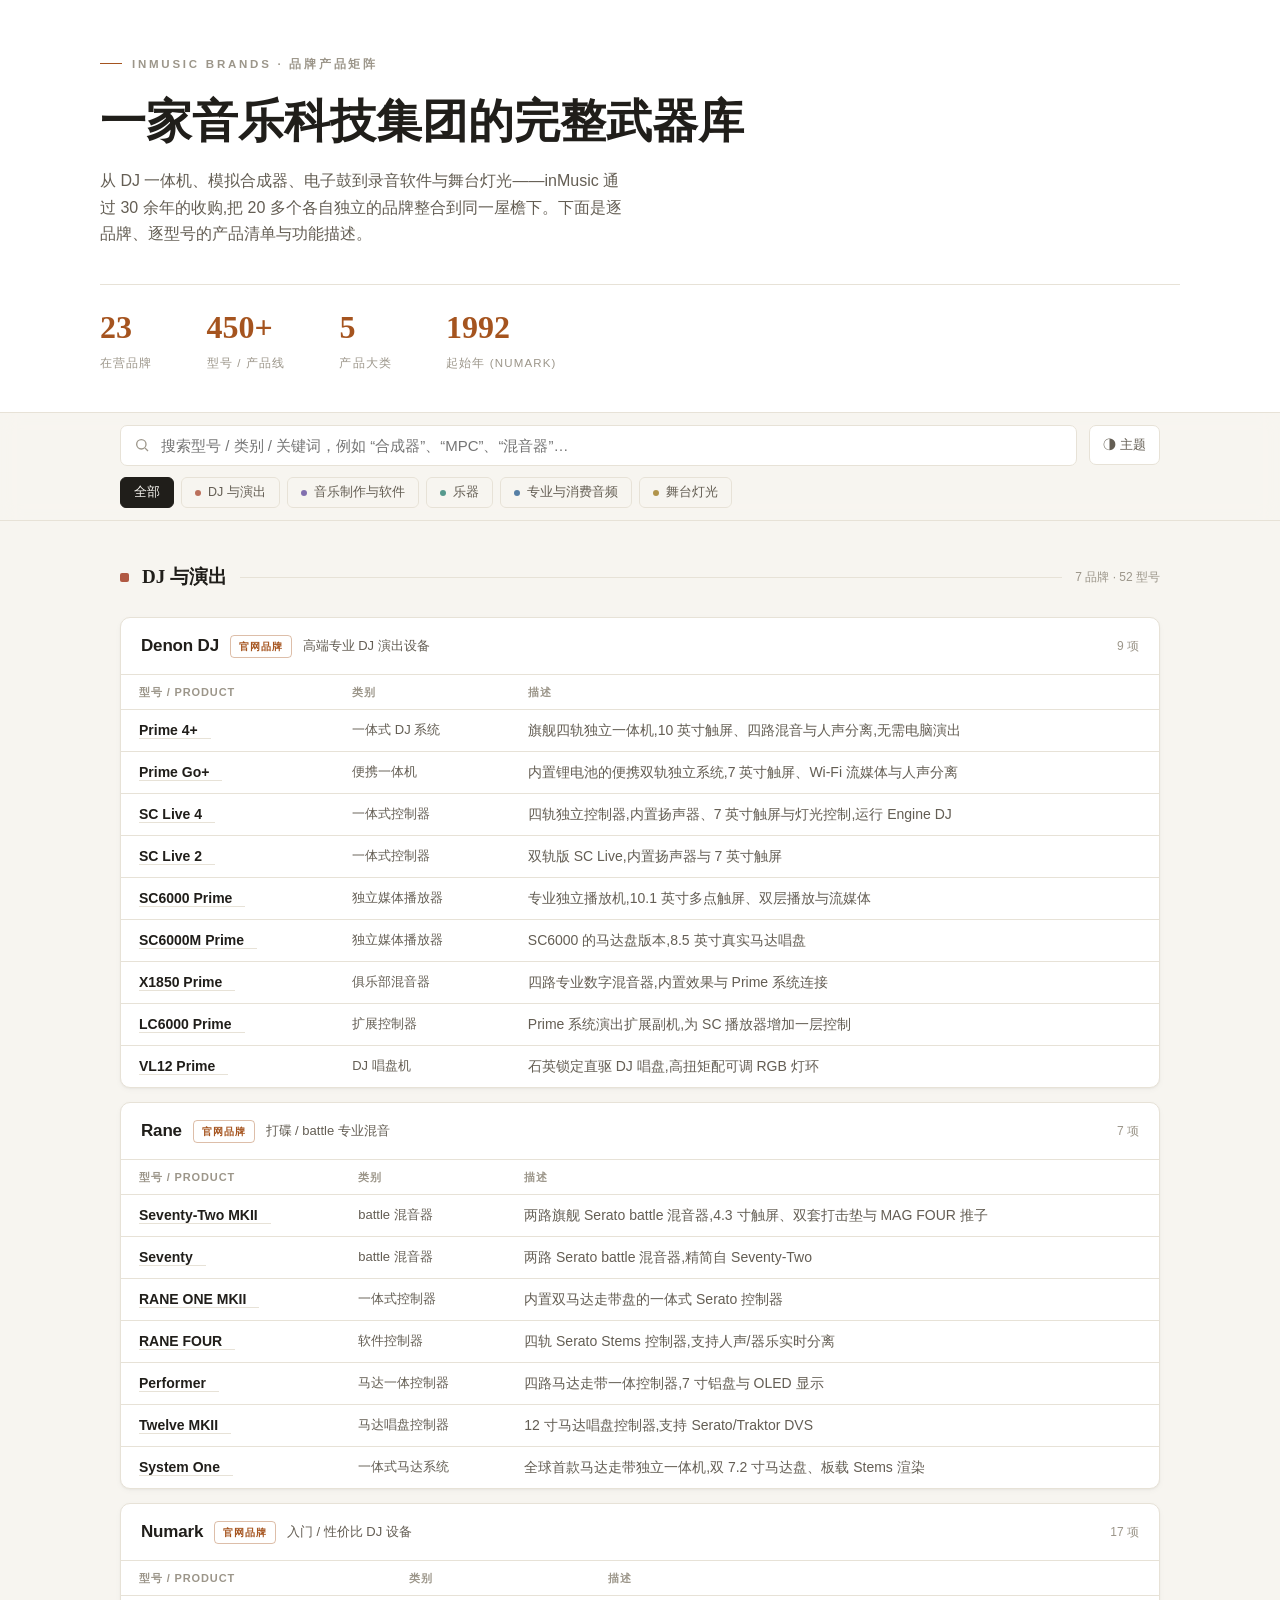
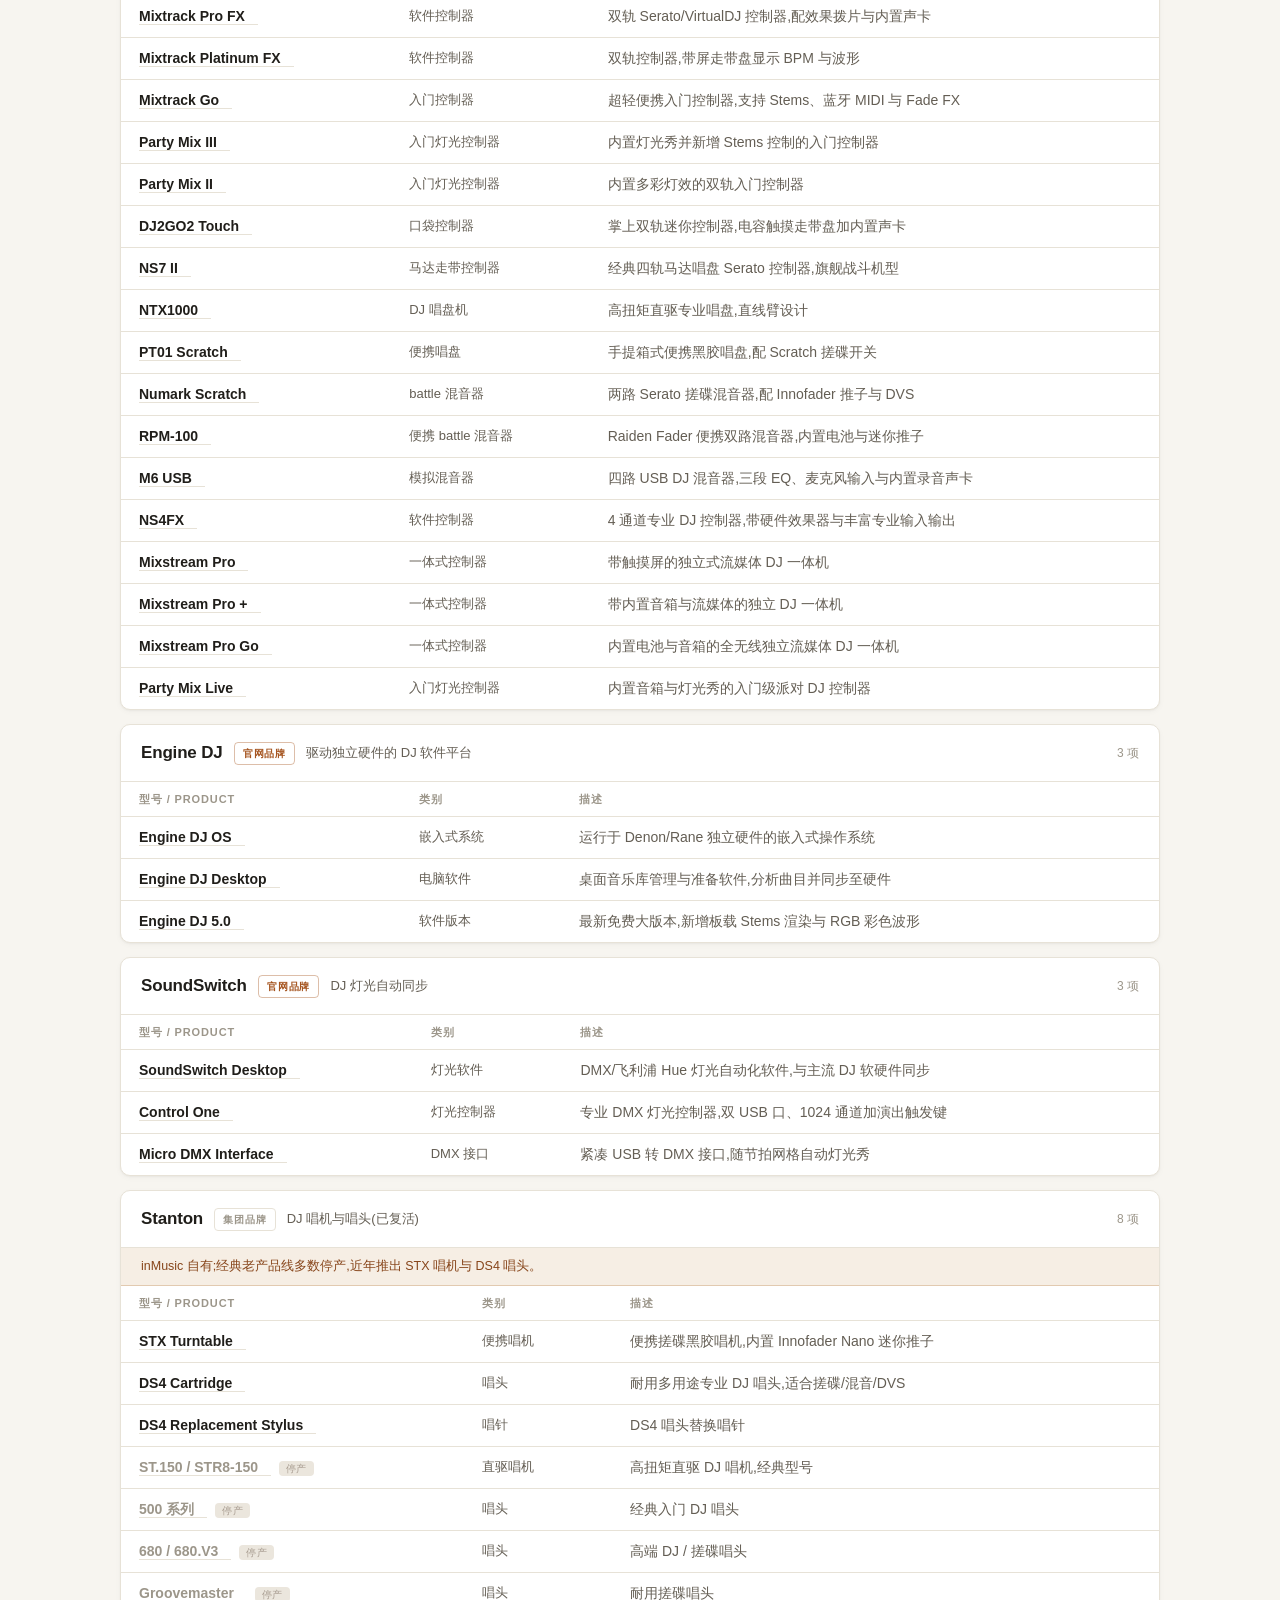
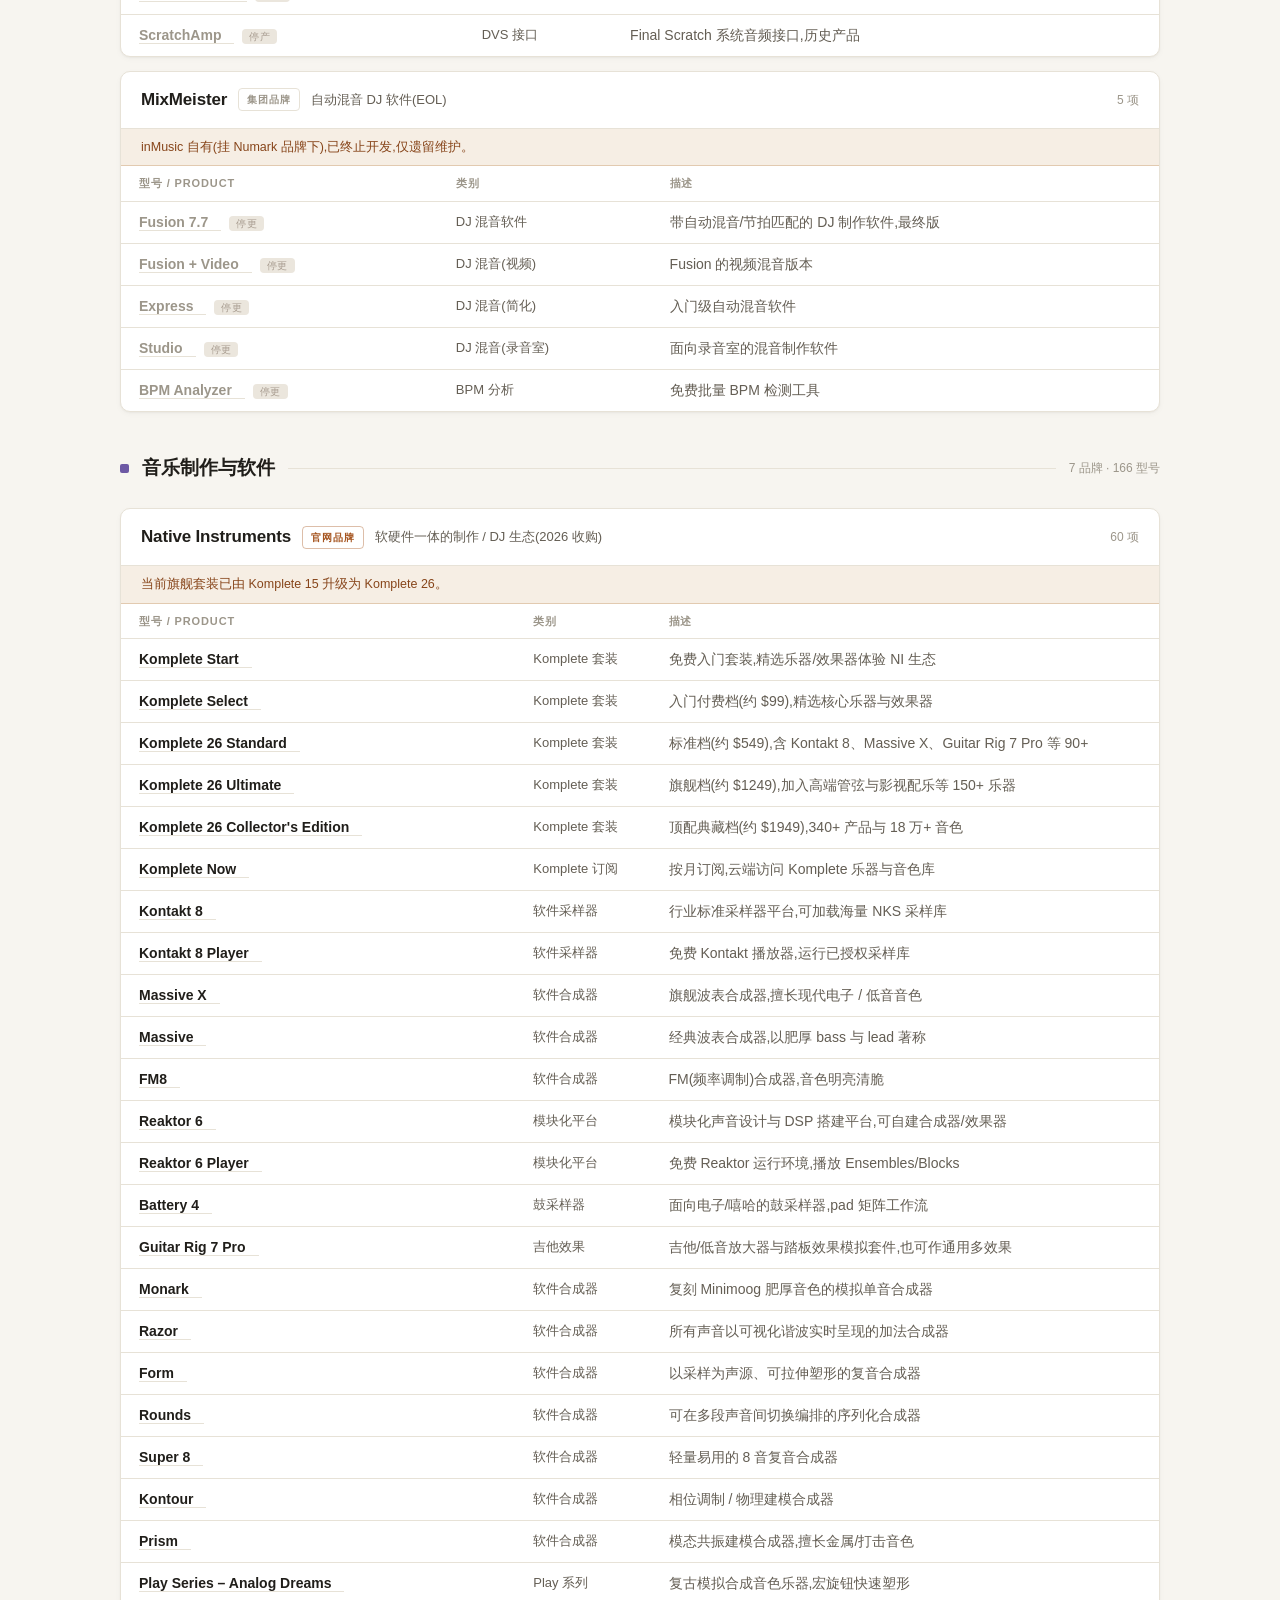
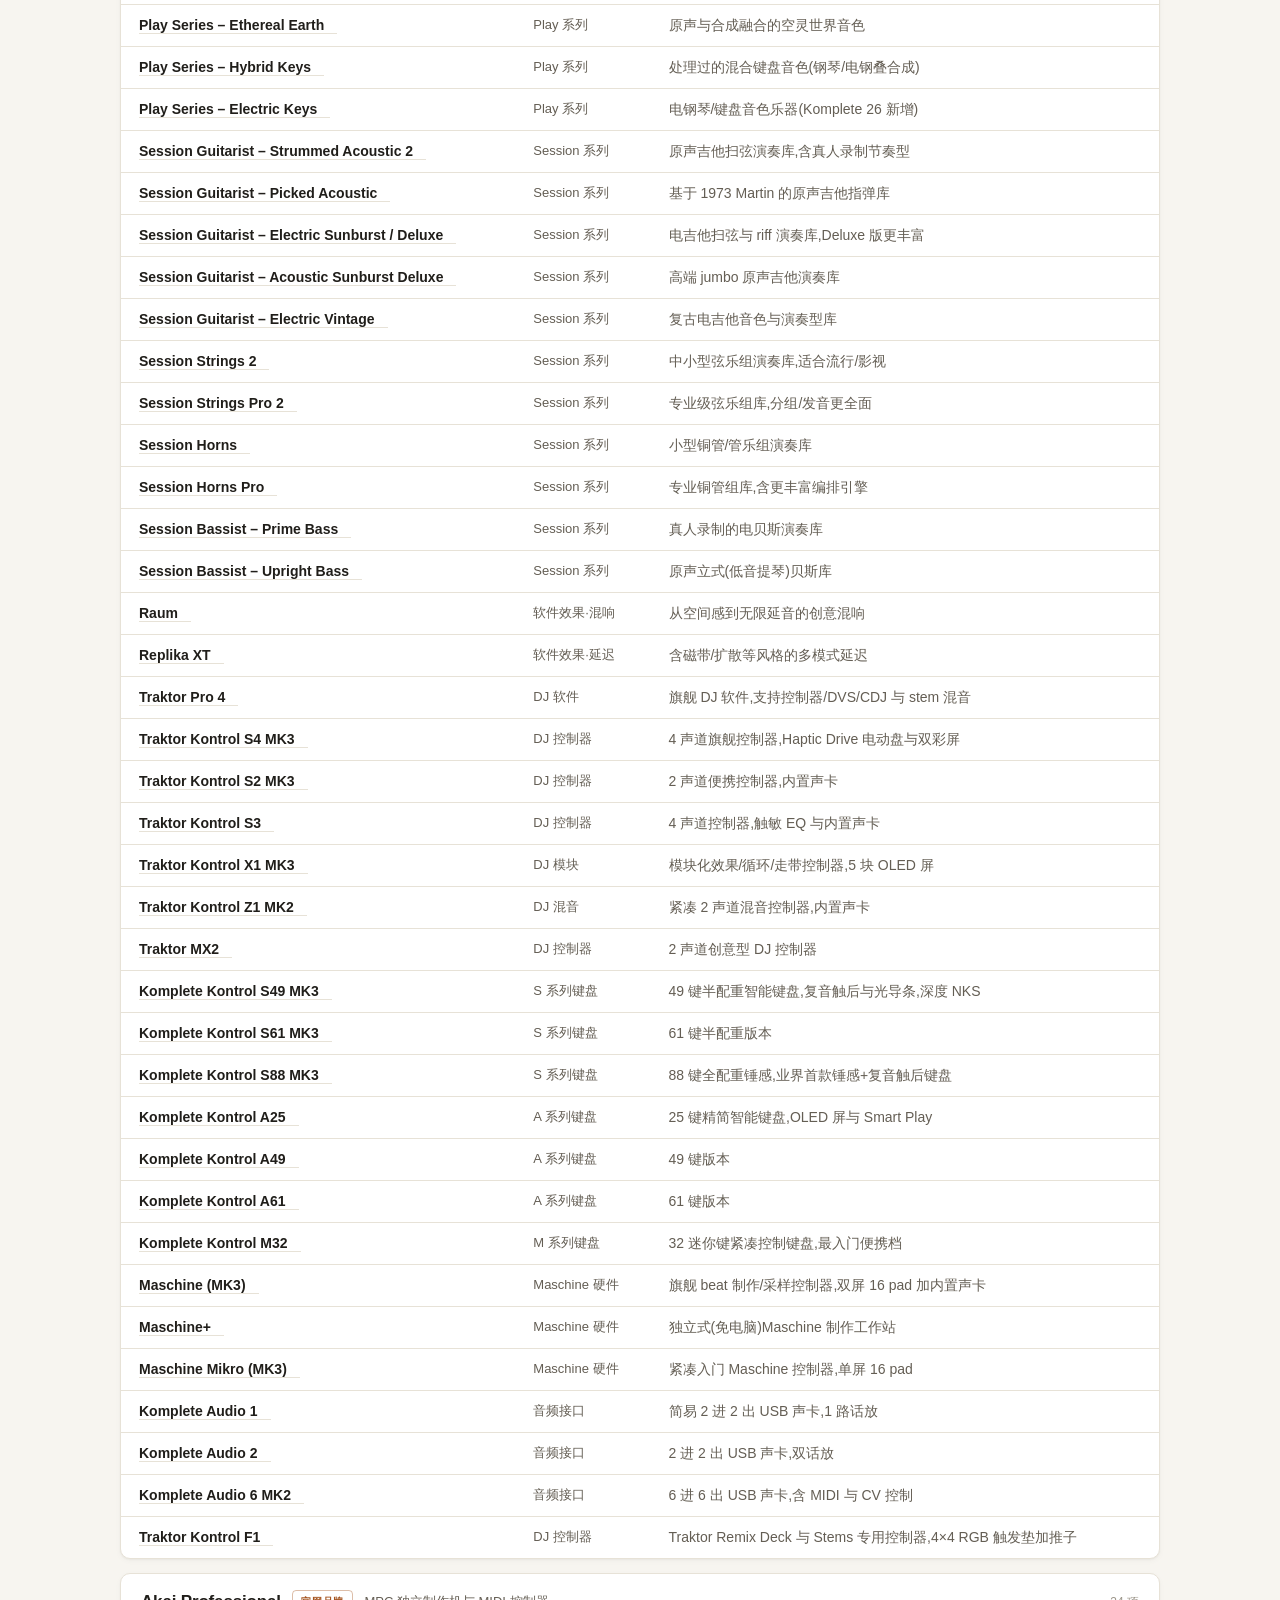
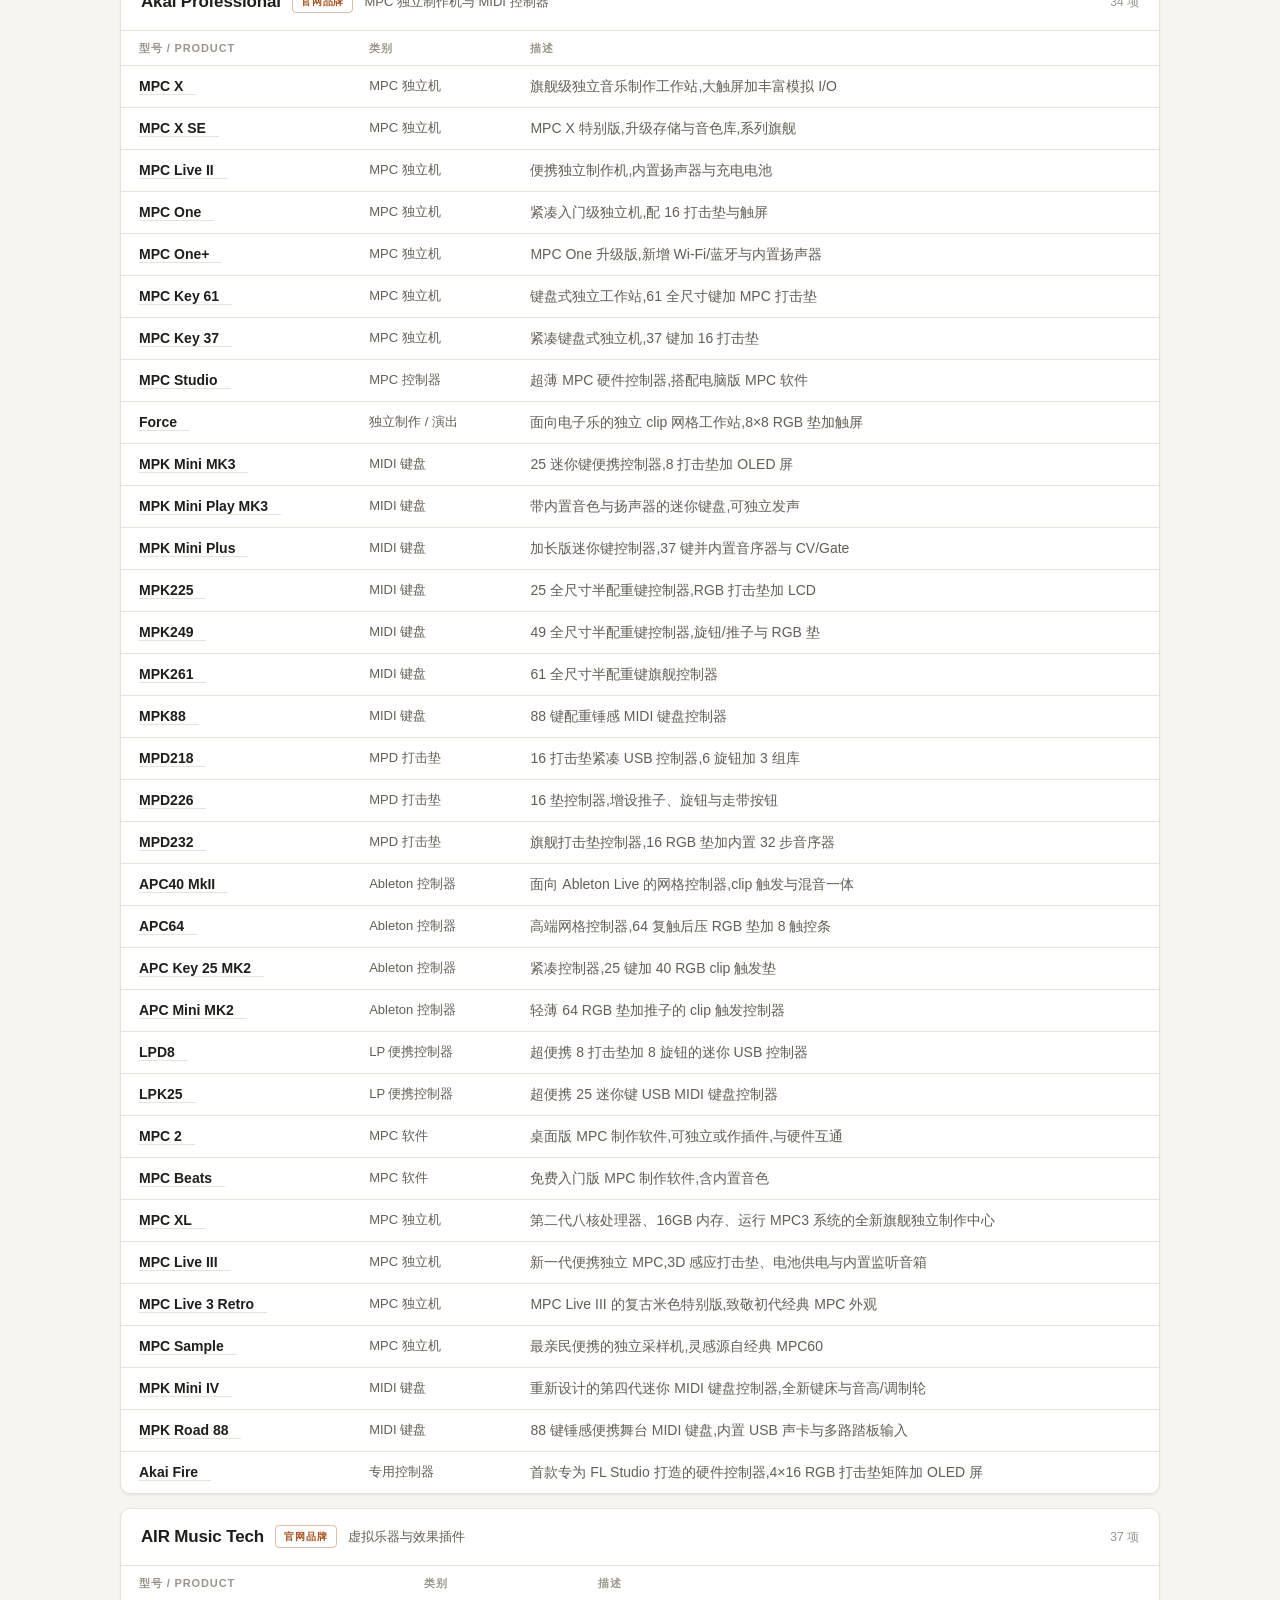
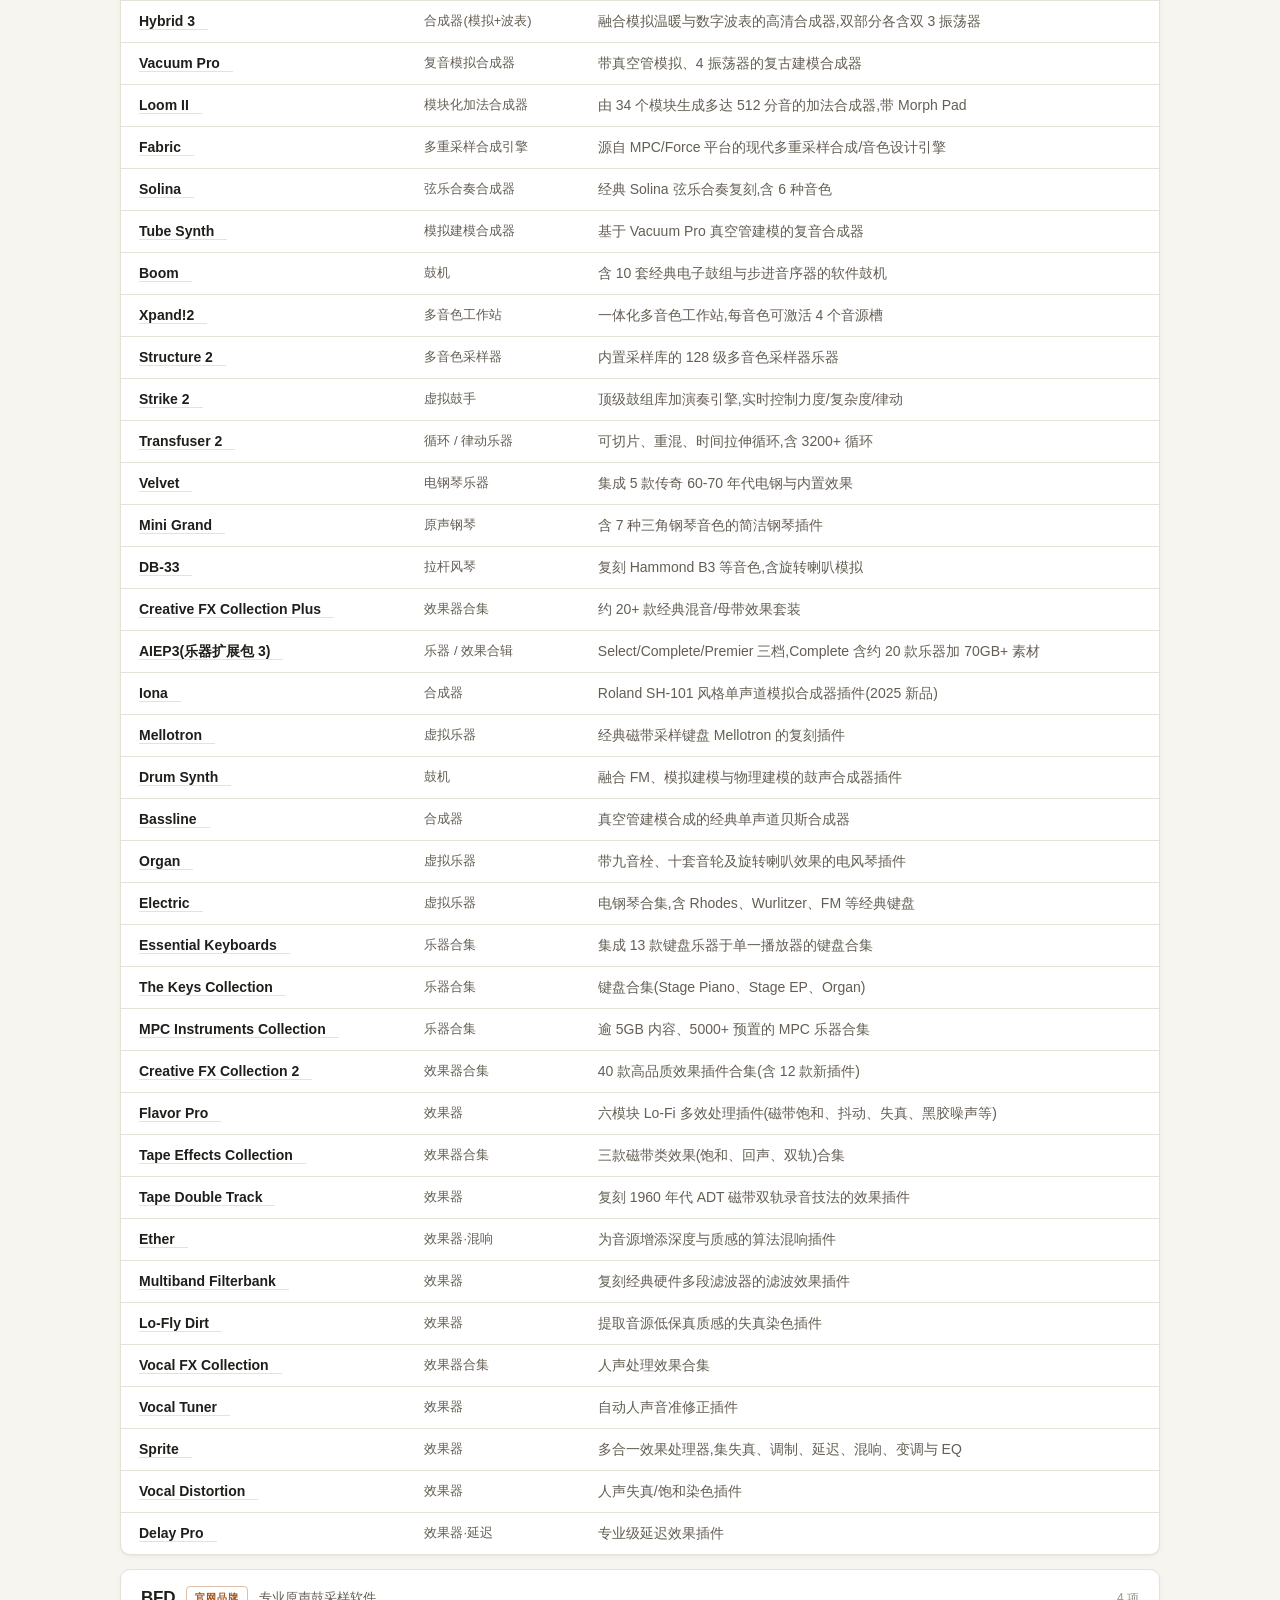
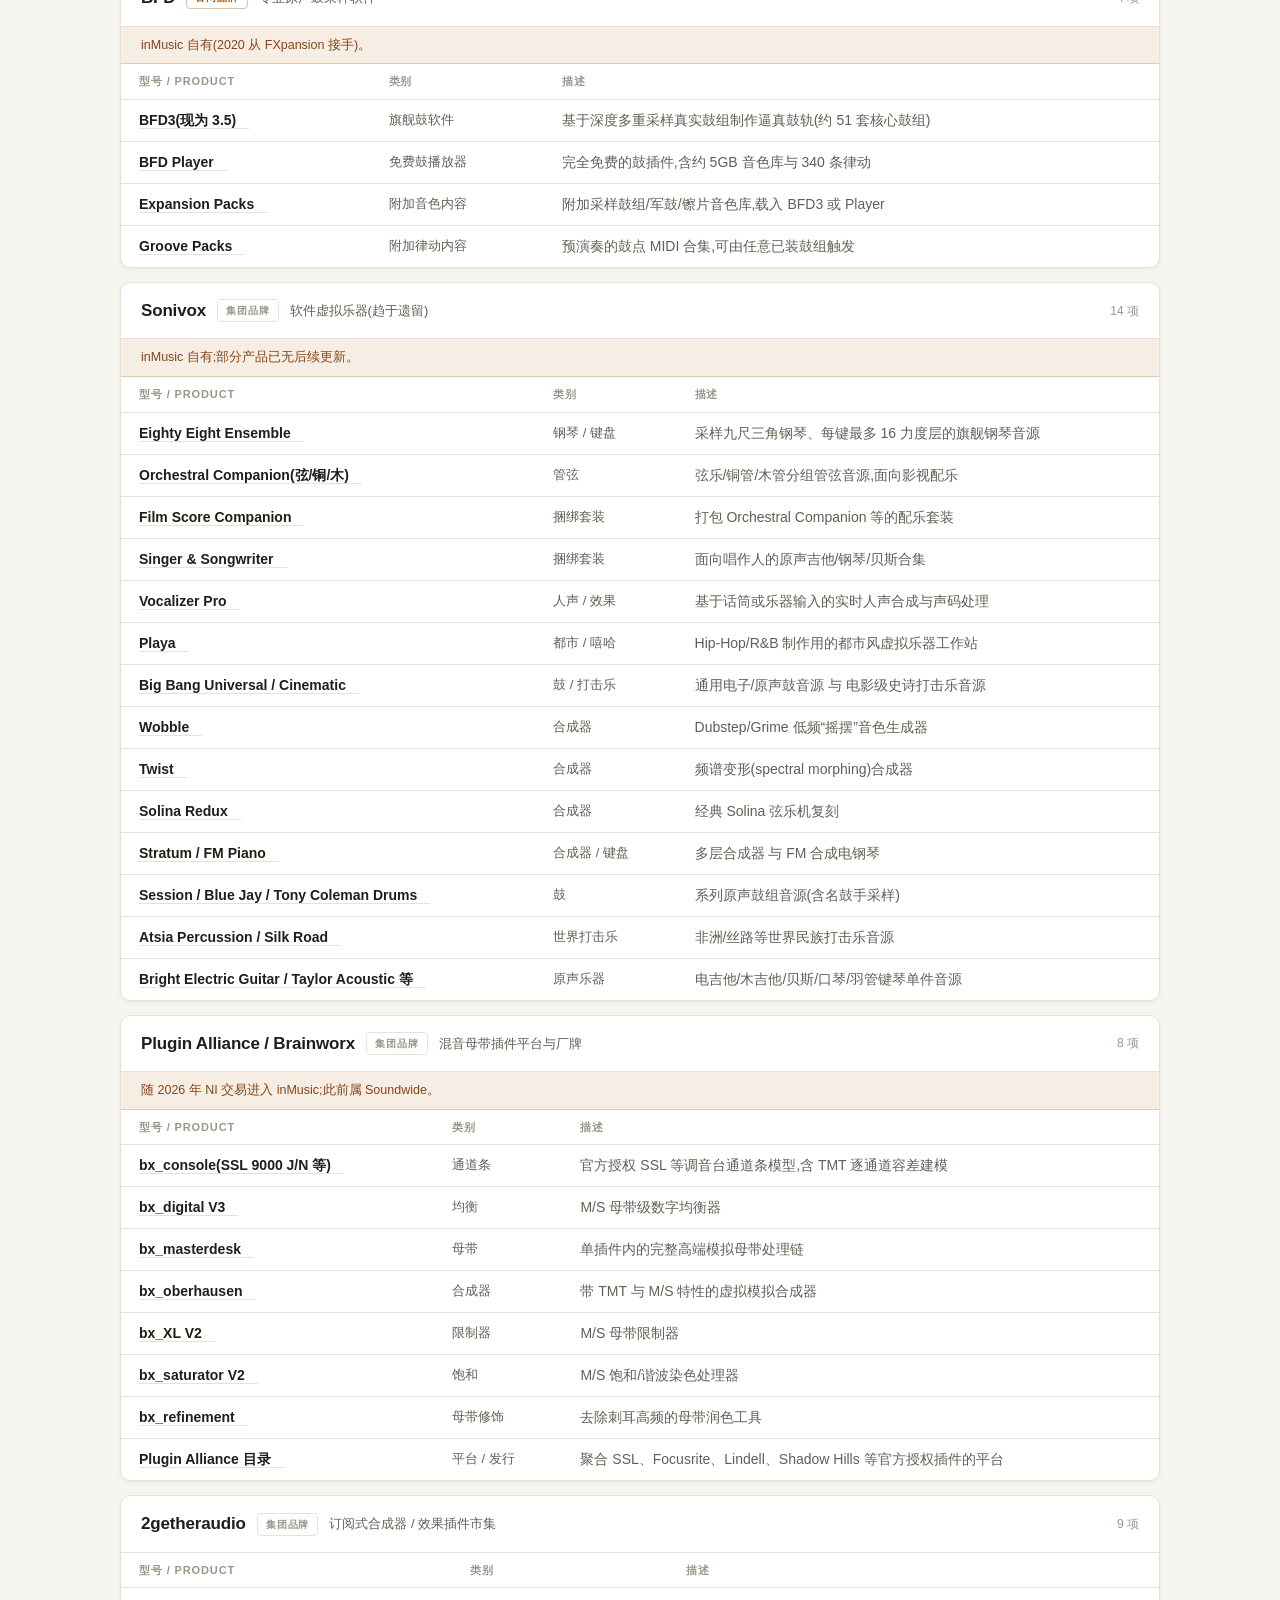
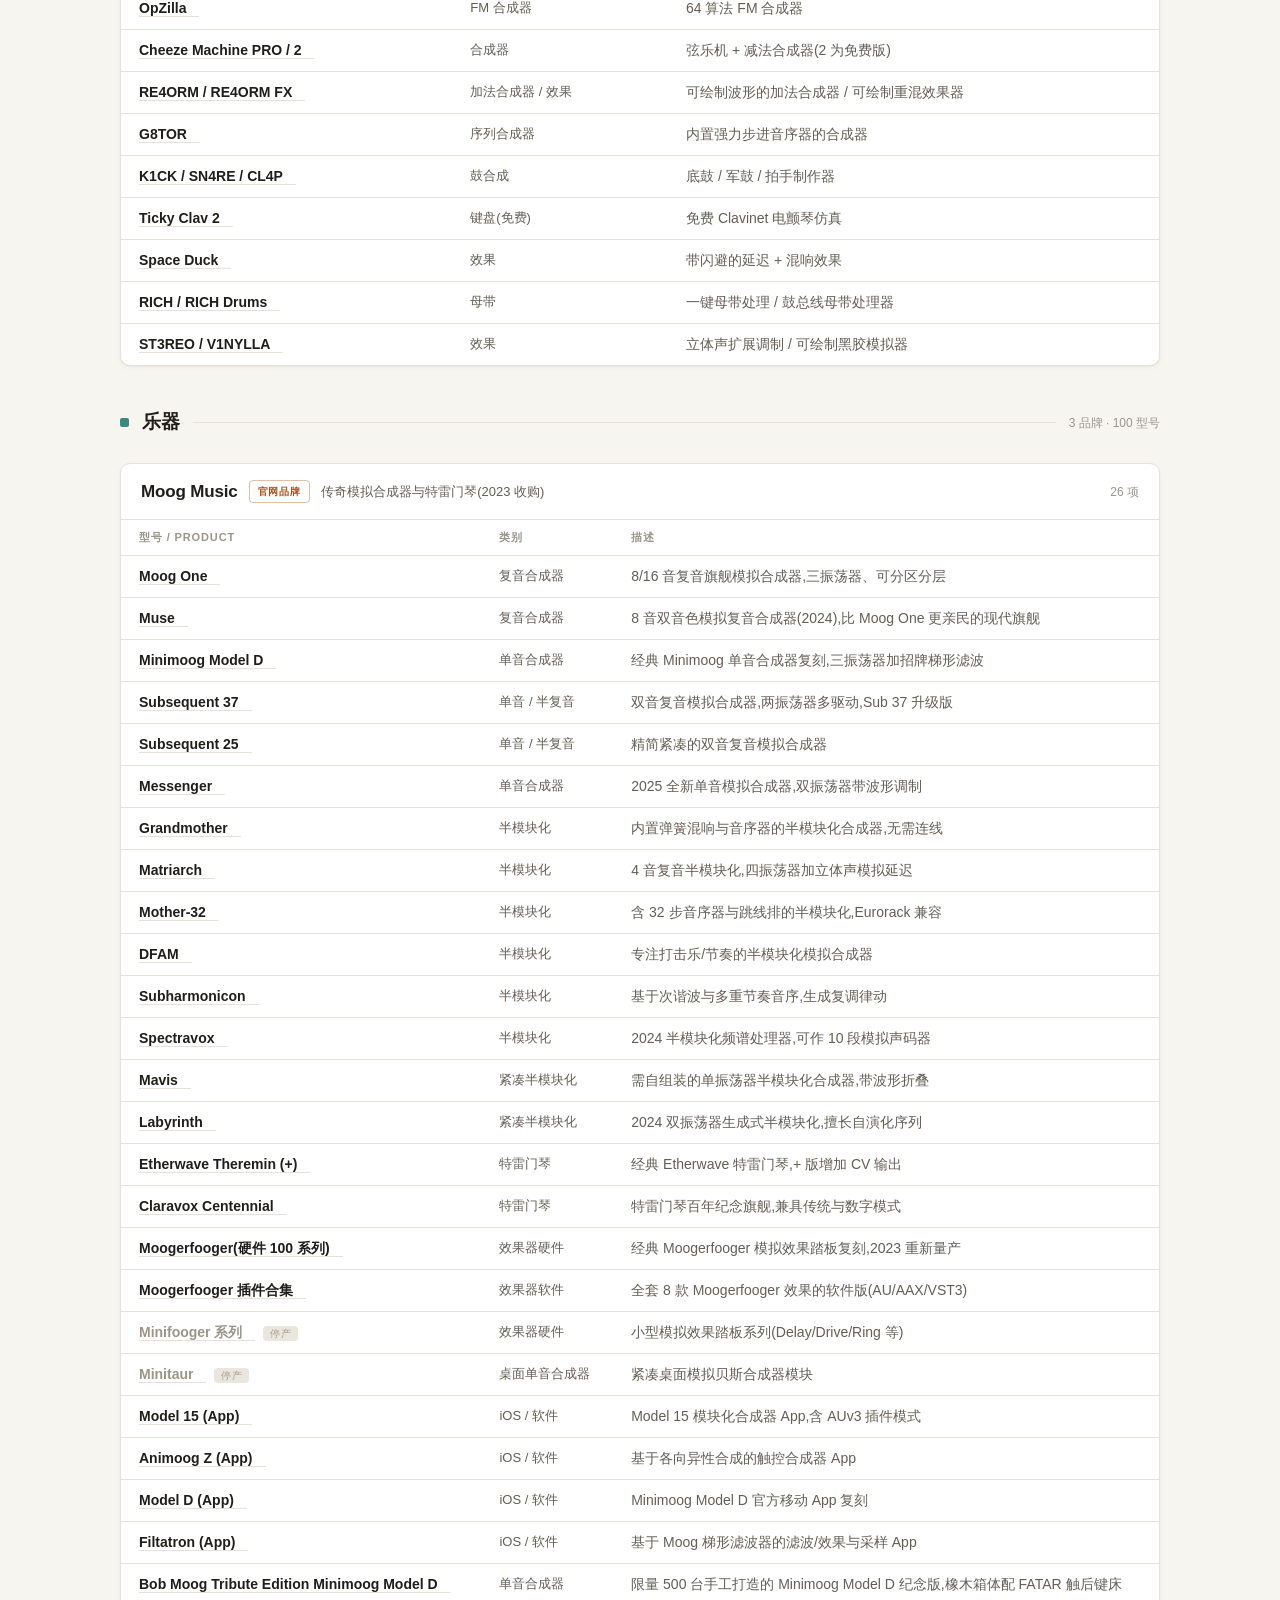
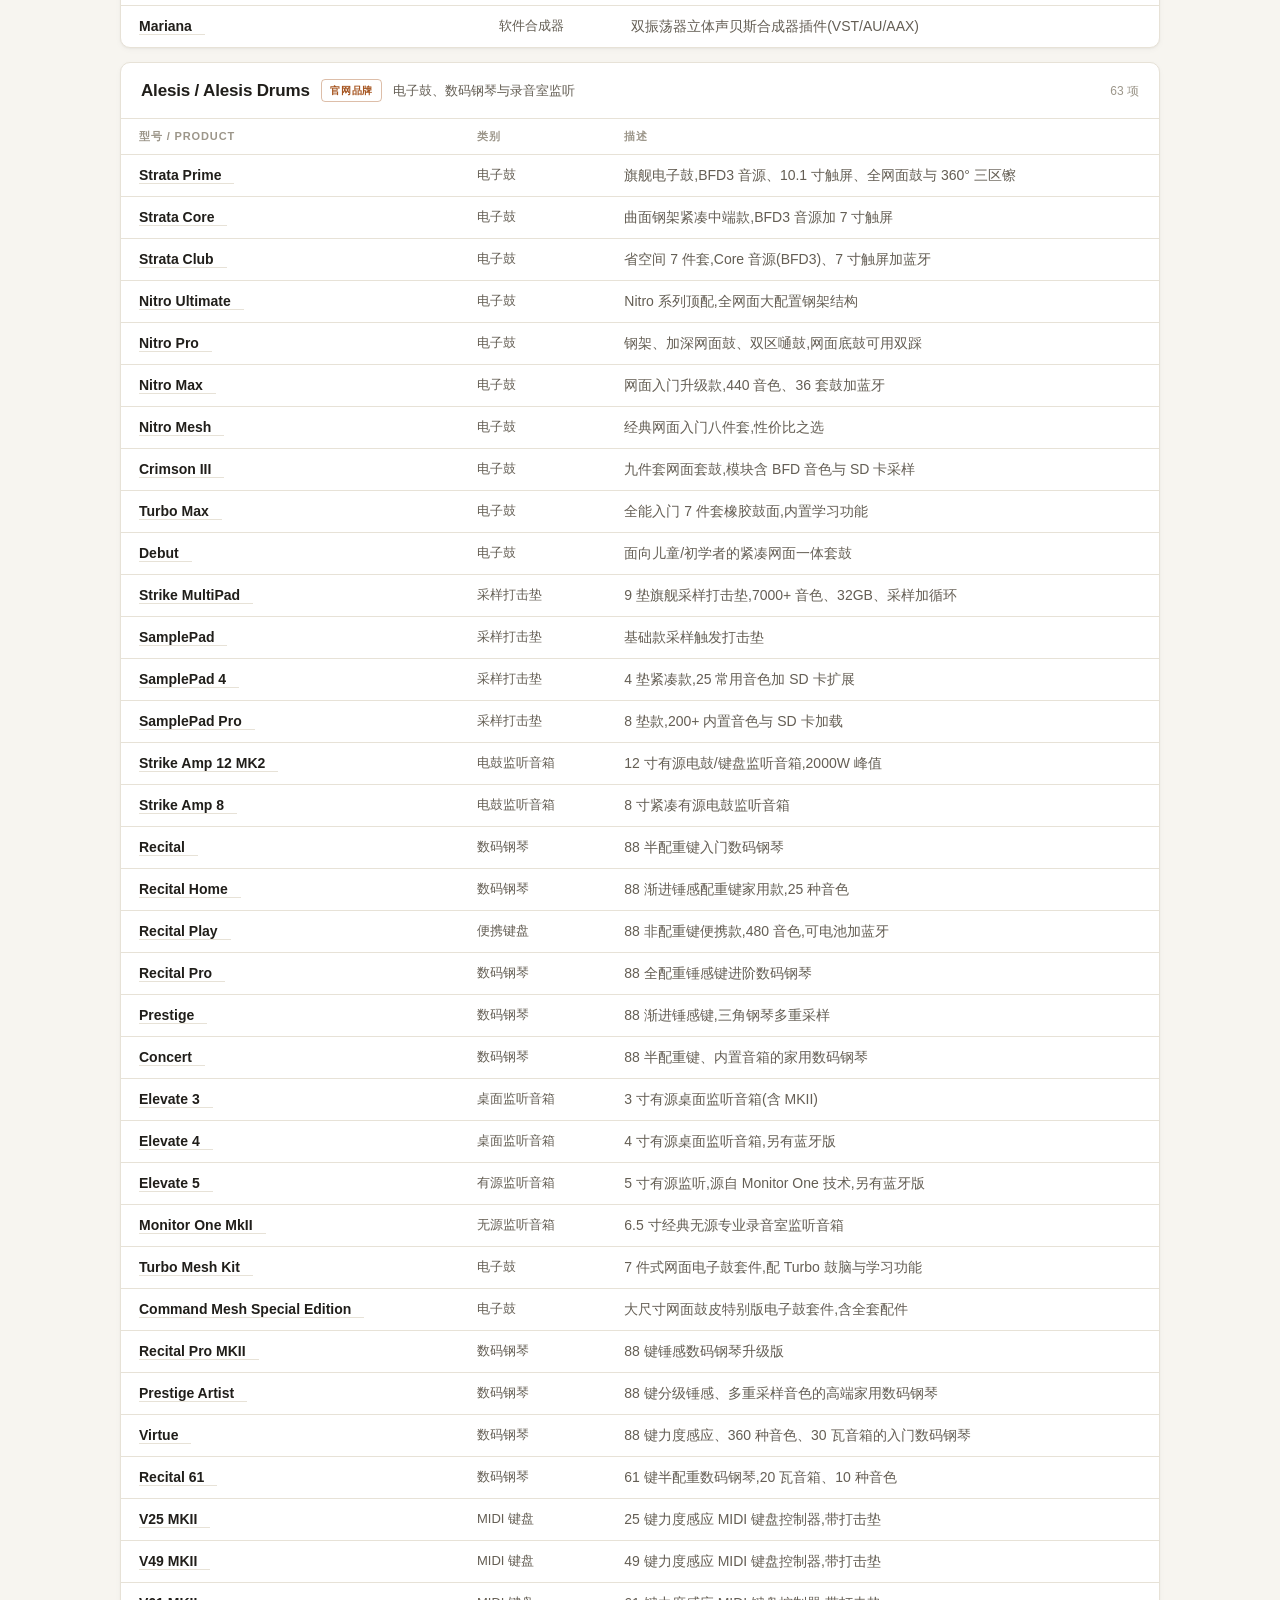
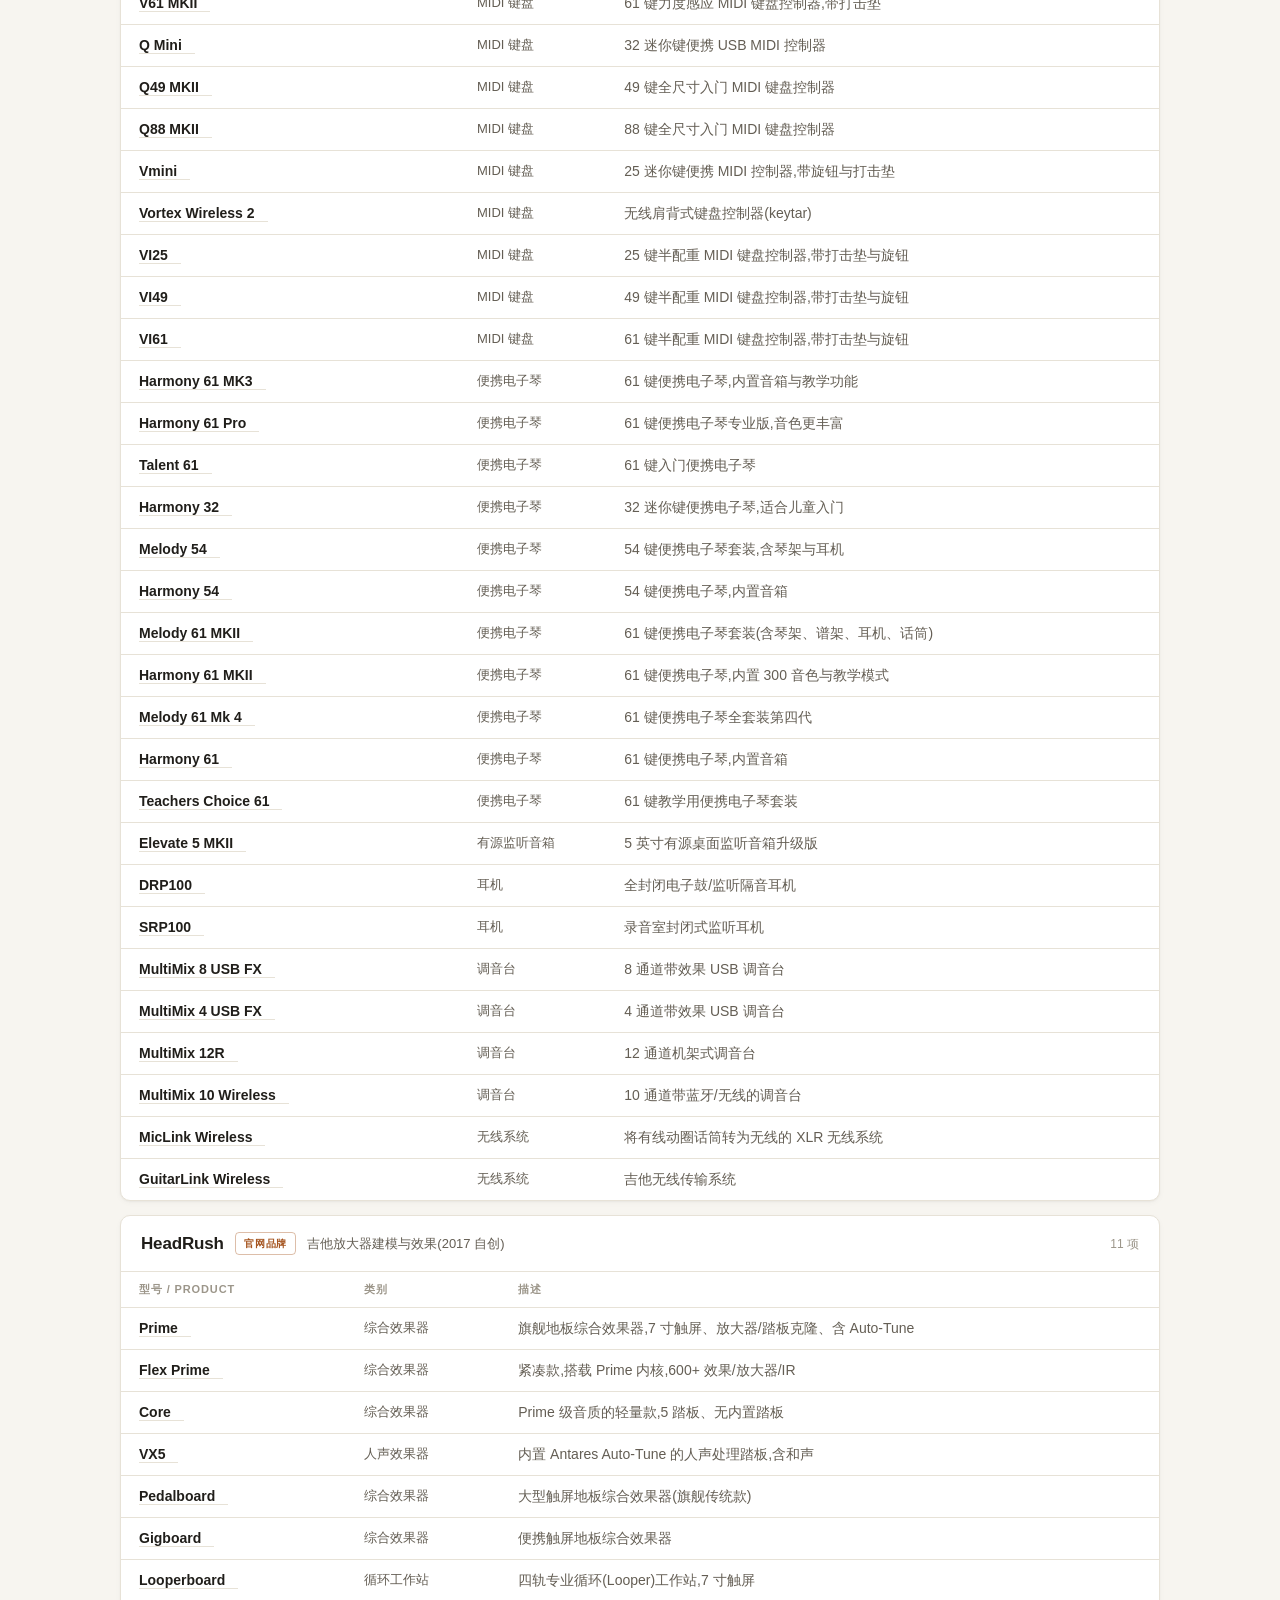
==== inmusic-matrix/index.html @ ca3cb46e "Add inMusic brand product matrix page" ====
<!doctype html>
<html lang="zh-CN">
<head>
<meta charset="utf-8">
<title>inMusic 全品牌产品矩阵</title>
<meta name="viewport" content="width=device-width, initial-scale=1">
<style>
  :root{
    --bg:#f7f5f0; --surface:#ffffff; --surface-2:#f2efe8; --border:#e7e2d7;
    --text:#201e1a; --dim:#645e54; --faint:#9c968a;
    --accent:#a5541f; --accent-soft:#efe4d8;
    --c-dj:#b05943; --c-prod:#6d59a4; --c-inst:#3a897d; --c-audio:#3a6b99; --c-light:#a5842f;
    --disc:#a89c90; --disc-bg:#ebe6dd;
    --warn-bg:#f6eee4; --warn-bd:#e2cab0; --warn-tx:#87451a;
    --shadow:0 1px 2px rgba(35,28,20,.04),0 2px 6px rgba(35,28,20,.03);
    --sans:-apple-system,BlinkMacSystemFont,"Segoe UI",Roboto,"PingFang SC","Hiragino Sans GB","Microsoft YaHei",sans-serif;
    --serif:"Iowan Old Style","Palatino Linotype",Palatino,Georgia,"Songti SC","STSong",SimSun,serif;
    --mono:ui-monospace,"SF Mono","Roboto Mono",Menlo,Consolas,monospace;
  }
  @media (prefers-color-scheme:dark){
    :root{
      --bg:#141519; --surface:#1c1e23; --surface-2:#23262c; --border:#31353c;
      --text:#eceae5; --dim:#a8a49b; --faint:#726e66;
      --accent:#d98a52; --accent-soft:#38281d;
      --c-dj:#dd8266; --c-prod:#9d86d6; --c-inst:#54bcac; --c-audio:#5f9bcf; --c-light:#d3b25c;
      --disc:#807a70; --disc-bg:#292c32;
      --warn-bg:#271d15; --warn-bd:#4d3826; --warn-tx:#e0a06f;
      --shadow:0 1px 3px rgba(0,0,0,.32);
    }
  }
  :root[data-theme="light"]{
    --bg:#f7f5f0; --surface:#ffffff; --surface-2:#f2efe8; --border:#e7e2d7;
    --text:#201e1a; --dim:#645e54; --faint:#9c968a;
    --accent:#a5541f; --accent-soft:#efe4d8;
    --c-dj:#b05943; --c-prod:#6d59a4; --c-inst:#3a897d; --c-audio:#3a6b99; --c-light:#a5842f;
    --disc:#a89c90; --disc-bg:#ebe6dd;
    --warn-bg:#f6eee4; --warn-bd:#e2cab0; --warn-tx:#87451a;
    --shadow:0 1px 2px rgba(35,28,20,.04),0 2px 6px rgba(35,28,20,.03);
  }
  :root[data-theme="dark"]{
    --bg:#141519; --surface:#1c1e23; --surface-2:#23262c; --border:#31353c;
    --text:#eceae5; --dim:#a8a49b; --faint:#726e66;
    --accent:#d98a52; --accent-soft:#38281d;
    --c-dj:#dd8266; --c-prod:#9d86d6; --c-inst:#54bcac; --c-audio:#5f9bcf; --c-light:#d3b25c;
    --disc:#807a70; --disc-bg:#292c32;
    --warn-bg:#271d15; --warn-bd:#4d3826; --warn-tx:#e0a06f;
    --shadow:0 1px 3px rgba(0,0,0,.32);
  }
  *{box-sizing:border-box}
  body{margin:0;background:var(--bg);color:var(--text);font-family:var(--sans);line-height:1.5;-webkit-font-smoothing:antialiased}
  .wrap{max-width:1080px;margin:0 auto;padding:0 20px}

  /* header */
  header.top{border-bottom:1px solid var(--border);background:var(--surface)}
  .hero{padding:56px 0 40px}
  .eyebrow{font-size:11.5px;letter-spacing:.24em;text-transform:uppercase;color:var(--faint);font-weight:600}
  .eyebrow::before{content:"";display:inline-block;width:22px;height:1px;background:var(--accent);vertical-align:middle;margin-right:10px;margin-bottom:3px}
  h1{font-family:var(--serif);font-size:clamp(30px,5vw,46px);line-height:1.12;letter-spacing:0;margin:.5em 0 .45em;font-weight:600;text-wrap:balance}
  .lede{color:var(--dim);max-width:60ch;font-size:16px;line-height:1.65;margin:0}
  .stats{display:flex;flex-wrap:wrap;gap:0;margin-top:36px;border-top:1px solid var(--border)}
  .stat{padding:18px 34px 0 0;margin-right:20px}
  .stat .n{font-family:var(--serif);font-size:32px;font-weight:600;font-variant-numeric:tabular-nums;letter-spacing:0;color:var(--accent)}
  .stat .l{font-size:11.5px;color:var(--faint);text-transform:uppercase;letter-spacing:.1em;margin-top:4px}

  /* sticky controls */
  .controls{position:sticky;top:0;z-index:20;background:color-mix(in srgb,var(--bg) 88%,transparent);backdrop-filter:blur(10px);border-bottom:1px solid var(--border);padding:12px 0}
  .controls .row{display:flex;gap:12px;align-items:center;flex-wrap:wrap}
  .search{flex:1;min-width:200px;display:flex;align-items:center;gap:9px;background:var(--surface);border:1px solid var(--border);border-radius:7px;padding:10px 13px}
  .search:focus-within{border-color:var(--accent)}
  .search input{border:0;background:transparent;color:var(--text);font-size:15px;width:100%;outline:none;font-family:var(--sans)}
  .search svg{flex:none;color:var(--faint)}
  .toggle{border:1px solid var(--border);background:var(--surface);color:var(--dim);border-radius:7px;padding:10px 13px;cursor:pointer;font-size:13px;font-family:var(--sans);display:flex;align-items:center;gap:6px}
  .toggle:hover{color:var(--text);border-color:var(--faint)}
  .chips{display:flex;gap:7px;flex-wrap:wrap;margin-top:11px}
  .chip{font-size:12.5px;border:1px solid var(--border);background:transparent;color:var(--dim);border-radius:6px;padding:6px 13px;cursor:pointer;font-family:var(--sans);white-space:nowrap;transition:color .12s,border-color .12s}
  .chip:hover{color:var(--text);border-color:var(--faint)}
  .chip[aria-pressed="true"]{background:var(--text);color:var(--bg);border-color:var(--text)}
  .chip .dot{display:inline-block;width:6px;height:6px;border-radius:50%;margin-right:7px;vertical-align:middle;opacity:.85}

  main{padding:30px 0 60px}
  .noresult{display:none;text-align:center;color:var(--faint);padding:60px 0;font-size:15px}

  /* category group */
  .cat{margin-top:6px}
  .cat-head{display:flex;align-items:center;gap:13px;padding:36px 0 12px}
  .cat-head .tick{flex:none;width:9px;height:9px;border-radius:2px}
  .cat-head h2{font-family:var(--serif);font-size:19px;letter-spacing:0;margin:0;font-weight:600}
  .cat-head .rule{flex:1;height:1px;background:var(--border)}
  .cat-head .cn{font-size:12px;color:var(--faint);font-variant-numeric:tabular-nums}

  /* brand card */
  .brand{background:var(--surface);border:1px solid var(--border);border-radius:10px;margin-top:14px;box-shadow:var(--shadow);overflow:hidden}
  .brand-head{display:flex;align-items:center;gap:11px;padding:15px 20px;border-bottom:1px solid var(--border);flex-wrap:wrap}
  .brand-head .bn{font-size:17px;font-weight:700;letter-spacing:-.01em}
  .brand-head .tag{color:var(--dim);font-size:13px;flex:1;min-width:120px}
  .badge{font-size:10px;letter-spacing:.09em;text-transform:uppercase;padding:3px 8px;border-radius:4px;white-space:nowrap;font-weight:600}
  .badge.site{color:var(--accent);border:1px solid color-mix(in srgb,var(--accent) 38%,transparent)}
  .badge.grp{color:var(--faint);border:1px solid var(--border)}
  .brand-head .ct{font-size:12px;color:var(--faint);font-variant-numeric:tabular-nums}
  .own-note{padding:9px 20px;font-size:12.5px;line-height:1.5;color:var(--warn-tx);background:var(--warn-bg);border-bottom:1px solid var(--warn-bd)}

  .tbl-scroll{overflow-x:auto}
  table{width:100%;border-collapse:collapse;font-size:14px}
  thead th{text-align:left;font-size:11px;letter-spacing:.08em;text-transform:uppercase;color:var(--faint);font-weight:600;padding:9px 18px;border-bottom:1px solid var(--border);white-space:nowrap;background:var(--surface)}
  tbody td{padding:10px 18px;border-bottom:1px solid var(--border);vertical-align:top}
  tbody tr:last-child td{border-bottom:0}
  tbody tr:hover{background:var(--surface-2)}
  td.model{font-weight:650;white-space:nowrap;min-width:130px}
  td.model a{color:inherit;text-decoration:none;border-bottom:1px solid var(--border);transition:color .12s,border-color .12s}
  td.model a:hover{color:var(--accent);border-bottom-color:color-mix(in srgb,var(--accent) 55%,transparent)}
  td.model a:focus-visible{outline:2px solid var(--accent);outline-offset:2px;border-radius:2px}
  td.model a::after{content:"↗";font-size:9px;margin-left:4px;color:var(--accent);opacity:0;transition:opacity .12s;vertical-align:super}
  td.model a:hover::after,td.model a:focus-visible::after{opacity:.9}
  td.type{color:var(--dim);white-space:nowrap;font-size:13px}
  td.desc{color:var(--dim);min-width:260px;line-height:1.5}
  .pill{font-size:10px;padding:2px 7px;border-radius:4px;background:var(--disc-bg);color:var(--disc);margin-left:8px;vertical-align:middle;letter-spacing:.04em;font-weight:500}
  tr.disc td.model{color:var(--faint)}

  /* corrections */
  .corr{margin-top:52px;background:var(--warn-bg);border:1px solid var(--warn-bd);border-radius:10px;padding:26px 28px}
  .corr h3{font-family:var(--serif);margin:0 0 6px;font-size:19px;font-weight:600;color:var(--warn-tx)}
  .corr p.sub{margin:0 0 18px;font-size:13px;color:var(--dim)}
  .corr ul{margin:0;padding-left:0;list-style:none;display:grid;gap:15px}
  .corr li{display:flex;gap:13px;align-items:flex-start}
  .corr .x{flex:none;font-size:10px;font-weight:600;letter-spacing:.06em;text-transform:uppercase;color:var(--warn-tx);border:1px solid var(--warn-bd);border-radius:4px;padding:3px 8px;margin-top:2px;white-space:nowrap}
  .corr b{color:var(--text)}
  .corr .li-body{font-size:13.5px;line-height:1.65;color:var(--dim)}

  footer{border-top:1px solid var(--border);margin-top:22px;padding:30px 0 64px;color:var(--faint);font-size:12.5px;line-height:1.75}
  footer a{color:var(--accent);text-decoration:none}
  footer a:hover{text-decoration:underline}
  @media (max-width:640px){
    .cat-head,.controls{top:0}
    .cat-head{position:static}
    td.desc{min-width:220px}
  }
  @media (prefers-reduced-motion:reduce){*{scroll-behavior:auto!important}}
  html{scroll-behavior:smooth}
</style>
</head>
<body>
<header class="top">
  <div class="wrap hero">
    <div class="eyebrow">inMusic Brands · 品牌产品矩阵</div>
    <h1>一家音乐科技集团的完整武器库</h1>
    <p class="lede">从 DJ 一体机、模拟合成器、电子鼓到录音软件与舞台灯光——inMusic 通过 30 余年的收购,把 20 多个各自独立的品牌整合到同一屋檐下。下面是逐品牌、逐型号的产品清单与功能描述。</p>
    <div class="stats">
      <div class="stat"><div class="n">23</div><div class="l">在营品牌</div></div>
      <div class="stat"><div class="n">450+</div><div class="l">型号 / 产品线</div></div>
      <div class="stat"><div class="n">5</div><div class="l">产品大类</div></div>
      <div class="stat"><div class="n">1992</div><div class="l">起始年 (Numark)</div></div>
    </div>
  </div>
</header>

<div class="controls">
  <div class="wrap">
    <div class="row">
      <label class="search">
        <svg width="16" height="16" viewBox="0 0 24 24" fill="none" stroke="currentColor" stroke-width="2"><circle cx="11" cy="11" r="7"/><path d="m21 21-4.3-4.3"/></svg>
        <input id="q" type="search" placeholder="搜索型号 / 类别 / 关键词，例如 “合成器”、“MPC”、“混音器”…" autocomplete="off">
      </label>
      <button class="toggle" id="theme">◑ 主题</button>
    </div>
    <div class="chips" id="chips"></div>
  </div>
</div>

<main class="wrap">
  <div id="matrix"></div>
  <div class="noresult" id="noresult">没有匹配的产品，试试别的关键词。</div>

  <section class="corr">
    <h3>⚠︎ 归属澄清：这些常被误认作 inMusic，其实不是</h3>
    <p class="sub">调研中发现的所有权更正，均经多源交叉核实（截至 2026-07）。</p>
    <ul>
      <li><span class="x">已剥离</span><div class="li-body"><b>iZotope</b>（Ozone / RX / Neutron 母带修复软件）—— 曾随 2026年5月 inMusic 收购 Native Instruments 一并进入,但 <b>2026年7月初被单独卖给 Boris FX</b>,现已不属于 inMusic。</div></li>
      <li><span class="x">已出售</span><div class="li-body"><b>ArKaos</b>（MediaMaster / GrandVJ 媒体服务器与 VJ 软件)—— inMusic 于 2020 年收购,但 <b>2025年9月转售给 ChamSys / Chauvet &amp; Sons</b>。</div></li>
      <li><span class="x">从未拥有</span><div class="li-body"><b>Cerwin-Vega</b>（高声压扬声器)—— 由独立公司 Cerwin-Vega Inc. 运营,与 inMusic 无关。当年 inMusic 从 Gibson 收购的是 <b>Stanton</b>,两者易混淆。</div></li>
      <li><span class="x">别家所有</span><div class="li-body"><b>Sequential / Oberheim</b>（传奇模拟合成器)—— 属 <b>Focusrite</b>,并非 inMusic;曾在个别资料中被误列入 inMusic 硬件名录。</div></li>
    </ul>
  </section>
</main>

<footer class="wrap">
  数据来源：inmusicbrands.com 及各品牌官网(native-instruments.com、akaipro.com、moogmusic.com、denondj.com、rane.com、numark.com、alesis.com、m-audio.com、headrushfx.com、altoprofessional.com、ionaudio.com、airmusictech.com、bfddrums.com、denonpro.com、marantzpro.com、sonivoxmi.com、plugin-alliance.com、2getheraudio.com、marqlighting.com、stantondj.com、enginedj.com、soundswitch.com)+ 收购/所有权新闻交叉核实。&nbsp;编制于 2026-07-16。产品线随季节更新,标 <span class="pill" style="margin:0">停产</span> / <span class="pill" style="margin:0">停更</span> 者为已停产、EOL 或遗留产品。&nbsp;点击型号名 <span style="color:var(--accent)">↗</span> 跳转官网产品页;个别型号无独立页面时链接到该品牌最接近的分类页或官网首页(如已停产型号、Sonivox 单页目录);MARQ Lighting 官网已停用故无链接。<br><br>本页为非官方整理的资料汇编,仅供参考与学习;所有品牌名称、产品名称与商标均归其各自所有者所有,本页与相关公司无隶属或授权关系。
</footer>

<script>
const CATS=[
 {key:"dj",   name:"DJ 与演出",       cvar:"--c-dj"},
 {key:"prod", name:"音乐制作与软件",   cvar:"--c-prod"},
 {key:"inst", name:"乐器",            cvar:"--c-inst"},
 {key:"audio",name:"专业与消费音频",   cvar:"--c-audio"},
 {key:"light",name:"舞台灯光",         cvar:"--c-light"},
];
const D=(n,c,d,x)=>({n,c,d,x:!!x});
const BRANDS=[
/* ---------------- DJ 与演出 ---------------- */
{cat:"dj",name:"Denon DJ",site:true,tag:"高端专业 DJ 演出设备",p:[
 D("Prime 4+","一体式 DJ 系统","旗舰四轨独立一体机,10 英寸触屏、四路混音与人声分离,无需电脑演出"),
 D("Prime Go+","便携一体机","内置锂电池的便携双轨独立系统,7 英寸触屏、Wi‑Fi 流媒体与人声分离"),
 D("SC Live 4","一体式控制器","四轨独立控制器,内置扬声器、7 英寸触屏与灯光控制,运行 Engine DJ"),
 D("SC Live 2","一体式控制器","双轨版 SC Live,内置扬声器与 7 英寸触屏"),
 D("SC6000 Prime","独立媒体播放器","专业独立播放机,10.1 英寸多点触屏、双层播放与流媒体"),
 D("SC6000M Prime","独立媒体播放器","SC6000 的马达盘版本,8.5 英寸真实马达唱盘"),
 D("X1850 Prime","俱乐部混音器","四路专业数字混音器,内置效果与 Prime 系统连接"),
 D("LC6000 Prime","扩展控制器","Prime 系统演出扩展副机,为 SC 播放器增加一层控制"),
 D("VL12 Prime","DJ 唱盘机","石英锁定直驱 DJ 唱盘,高扭矩配可调 RGB 灯环"),
]},
{cat:"dj",name:"Rane",site:true,tag:"打碟 / battle 专业混音",p:[
 D("Seventy‑Two MKII","battle 混音器","两路旗舰 Serato battle 混音器,4.3 寸触屏、双套打击垫与 MAG FOUR 推子"),
 D("Seventy","battle 混音器","两路 Serato battle 混音器,精简自 Seventy‑Two"),
 D("RANE ONE MKII","一体式控制器","内置双马达走带盘的一体式 Serato 控制器"),
 D("RANE FOUR","软件控制器","四轨 Serato Stems 控制器,支持人声/器乐实时分离"),
 D("Performer","马达一体控制器","四路马达走带一体控制器,7 寸铝盘与 OLED 显示"),
 D("Twelve MKII","马达唱盘控制器","12 寸马达唱盘控制器,支持 Serato/Traktor DVS"),
 D("System One","一体式马达系统","全球首款马达走带独立一体机,双 7.2 寸马达盘、板载 Stems 渲染"),
]},
{cat:"dj",name:"Numark",site:true,tag:"入门 / 性价比 DJ 设备",p:[
 D("Mixtrack Pro FX","软件控制器","双轨 Serato/VirtualDJ 控制器,配效果拨片与内置声卡"),
 D("Mixtrack Platinum FX","软件控制器","双轨控制器,带屏走带盘显示 BPM 与波形"),
 D("Mixtrack Go","入门控制器","超轻便携入门控制器,支持 Stems、蓝牙 MIDI 与 Fade FX"),
 D("Party Mix III","入门灯光控制器","内置灯光秀并新增 Stems 控制的入门控制器"),
 D("Party Mix II","入门灯光控制器","内置多彩灯效的双轨入门控制器"),
 D("DJ2GO2 Touch","口袋控制器","掌上双轨迷你控制器,电容触摸走带盘加内置声卡"),
 D("NS7 II","马达走带控制器","经典四轨马达唱盘 Serato 控制器,旗舰战斗机型"),
 D("NTX1000","DJ 唱盘机","高扭矩直驱专业唱盘,直线臂设计"),
 D("PT01 Scratch","便携唱盘","手提箱式便携黑胶唱盘,配 Scratch 搓碟开关"),
 D("Numark Scratch","battle 混音器","两路 Serato 搓碟混音器,配 Innofader 推子与 DVS"),
 D("RPM‑100","便携 battle 混音器","Raiden Fader 便携双路混音器,内置电池与迷你推子"),
 D("M6 USB","模拟混音器","四路 USB DJ 混音器,三段 EQ、麦克风输入与内置录音声卡"),
 D("NS4FX","软件控制器","4 通道专业 DJ 控制器,带硬件效果器与丰富专业输入输出"),
 D("Mixstream Pro","一体式控制器","带触摸屏的独立式流媒体 DJ 一体机"),
 D("Mixstream Pro +","一体式控制器","带内置音箱与流媒体的独立 DJ 一体机"),
 D("Mixstream Pro Go","一体式控制器","内置电池与音箱的全无线独立流媒体 DJ 一体机"),
 D("Party Mix Live","入门灯光控制器","内置音箱与灯光秀的入门级派对 DJ 控制器"),
]},
{cat:"dj",name:"Engine DJ",site:true,tag:"驱动独立硬件的 DJ 软件平台",p:[
 D("Engine DJ OS","嵌入式系统","运行于 Denon/Rane 独立硬件的嵌入式操作系统"),
 D("Engine DJ Desktop","电脑软件","桌面音乐库管理与准备软件,分析曲目并同步至硬件"),
 D("Engine DJ 5.0","软件版本","最新免费大版本,新增板载 Stems 渲染与 RGB 彩色波形"),
]},
{cat:"dj",name:"SoundSwitch",site:true,tag:"DJ 灯光自动同步",p:[
 D("SoundSwitch Desktop","灯光软件","DMX/飞利浦 Hue 灯光自动化软件,与主流 DJ 软硬件同步"),
 D("Control One","灯光控制器","专业 DMX 灯光控制器,双 USB 口、1024 通道加演出触发键"),
 D("Micro DMX Interface","DMX 接口","紧凑 USB 转 DMX 接口,随节拍网格自动灯光秀"),
]},
{cat:"dj",name:"Stanton",site:false,tag:"DJ 唱机与唱头(已复活)",note:"inMusic 自有;经典老产品线多数停产,近年推出 STX 唱机与 DS4 唱头。",p:[
 D("STX Turntable","便携唱机","便携搓碟黑胶唱机,内置 Innofader Nano 迷你推子"),
 D("DS4 Cartridge","唱头","耐用多用途专业 DJ 唱头,适合搓碟/混音/DVS"),
 D("DS4 Replacement Stylus","唱针","DS4 唱头替换唱针"),
 D("ST.150 / STR8‑150","直驱唱机","高扭矩直驱 DJ 唱机,经典型号",true),
 D("500 系列","唱头","经典入门 DJ 唱头",true),
 D("680 / 680.V3","唱头","高端 DJ / 搓碟唱头",true),
 D("Groovemaster","唱头","耐用搓碟唱头",true),
 D("ScratchAmp","DVS 接口","Final Scratch 系统音频接口,历史产品",true),
]},
{cat:"dj",name:"MixMeister",site:false,tag:"自动混音 DJ 软件(EOL)",note:"inMusic 自有(挂 Numark 品牌下),已终止开发,仅遗留维护。",p:[
 D("Fusion 7.7","DJ 混音软件","带自动混音/节拍匹配的 DJ 制作软件,最终版",true),
 D("Fusion + Video","DJ 混音(视频)","Fusion 的视频混音版本",true),
 D("Express","DJ 混音(简化)","入门级自动混音软件",true),
 D("Studio","DJ 混音(录音室)","面向录音室的混音制作软件",true),
 D("BPM Analyzer","BPM 分析","免费批量 BPM 检测工具",true),
]},

/* ---------------- 音乐制作与软件 ---------------- */
{cat:"prod",name:"Native Instruments",site:true,tag:"软硬件一体的制作 / DJ 生态(2026 收购)",note:"当前旗舰套装已由 Komplete 15 升级为 Komplete 26。",p:[
 D("Komplete Start","Komplete 套装","免费入门套装,精选乐器/效果器体验 NI 生态"),
 D("Komplete Select","Komplete 套装","入门付费档(约 $99),精选核心乐器与效果器"),
 D("Komplete 26 Standard","Komplete 套装","标准档(约 $549),含 Kontakt 8、Massive X、Guitar Rig 7 Pro 等 90+"),
 D("Komplete 26 Ultimate","Komplete 套装","旗舰档(约 $1249),加入高端管弦与影视配乐等 150+ 乐器"),
 D("Komplete 26 Collector's Edition","Komplete 套装","顶配典藏档(约 $1949),340+ 产品与 18 万+ 音色"),
 D("Komplete Now","Komplete 订阅","按月订阅,云端访问 Komplete 乐器与音色库"),
 D("Kontakt 8","软件采样器","行业标准采样器平台,可加载海量 NKS 采样库"),
 D("Kontakt 8 Player","软件采样器","免费 Kontakt 播放器,运行已授权采样库"),
 D("Massive X","软件合成器","旗舰波表合成器,擅长现代电子 / 低音音色"),
 D("Massive","软件合成器","经典波表合成器,以肥厚 bass 与 lead 著称"),
 D("FM8","软件合成器","FM(频率调制)合成器,音色明亮清脆"),
 D("Reaktor 6","模块化平台","模块化声音设计与 DSP 搭建平台,可自建合成器/效果器"),
 D("Reaktor 6 Player","模块化平台","免费 Reaktor 运行环境,播放 Ensembles/Blocks"),
 D("Battery 4","鼓采样器","面向电子/嘻哈的鼓采样器,pad 矩阵工作流"),
 D("Guitar Rig 7 Pro","吉他效果","吉他/低音放大器与踏板效果模拟套件,也可作通用多效果"),
 D("Monark","软件合成器","复刻 Minimoog 肥厚音色的模拟单音合成器"),
 D("Razor","软件合成器","所有声音以可视化谐波实时呈现的加法合成器"),
 D("Form","软件合成器","以采样为声源、可拉伸塑形的复音合成器"),
 D("Rounds","软件合成器","可在多段声音间切换编排的序列化合成器"),
 D("Super 8","软件合成器","轻量易用的 8 音复音合成器"),
 D("Kontour","软件合成器","相位调制 / 物理建模合成器"),
 D("Prism","软件合成器","模态共振建模合成器,擅长金属/打击音色"),
 D("Play Series – Analog Dreams","Play 系列","复古模拟合成音色乐器,宏旋钮快速塑形"),
 D("Play Series – Ethereal Earth","Play 系列","原声与合成融合的空灵世界音色"),
 D("Play Series – Hybrid Keys","Play 系列","处理过的混合键盘音色(钢琴/电钢叠合成)"),
 D("Play Series – Electric Keys","Play 系列","电钢琴/键盘音色乐器(Komplete 26 新增)"),
 D("Session Guitarist – Strummed Acoustic 2","Session 系列","原声吉他扫弦演奏库,含真人录制节奏型"),
 D("Session Guitarist – Picked Acoustic","Session 系列","基于 1973 Martin 的原声吉他指弹库"),
 D("Session Guitarist – Electric Sunburst / Deluxe","Session 系列","电吉他扫弦与 riff 演奏库,Deluxe 版更丰富"),
 D("Session Guitarist – Acoustic Sunburst Deluxe","Session 系列","高端 jumbo 原声吉他演奏库"),
 D("Session Guitarist – Electric Vintage","Session 系列","复古电吉他音色与演奏型库"),
 D("Session Strings 2","Session 系列","中小型弦乐组演奏库,适合流行/影视"),
 D("Session Strings Pro 2","Session 系列","专业级弦乐组库,分组/发音更全面"),
 D("Session Horns","Session 系列","小型铜管/管乐组演奏库"),
 D("Session Horns Pro","Session 系列","专业铜管组库,含更丰富编排引擎"),
 D("Session Bassist – Prime Bass","Session 系列","真人录制的电贝斯演奏库"),
 D("Session Bassist – Upright Bass","Session 系列","原声立式(低音提琴)贝斯库"),
 D("Raum","软件效果·混响","从空间感到无限延音的创意混响"),
 D("Replika XT","软件效果·延迟","含磁带/扩散等风格的多模式延迟"),
 D("Traktor Pro 4","DJ 软件","旗舰 DJ 软件,支持控制器/DVS/CDJ 与 stem 混音"),
 D("Traktor Kontrol S4 MK3","DJ 控制器","4 声道旗舰控制器,Haptic Drive 电动盘与双彩屏"),
 D("Traktor Kontrol S2 MK3","DJ 控制器","2 声道便携控制器,内置声卡"),
 D("Traktor Kontrol S3","DJ 控制器","4 声道控制器,触敏 EQ 与内置声卡"),
 D("Traktor Kontrol X1 MK3","DJ 模块","模块化效果/循环/走带控制器,5 块 OLED 屏"),
 D("Traktor Kontrol Z1 MK2","DJ 混音","紧凑 2 声道混音控制器,内置声卡"),
 D("Traktor MX2","DJ 控制器","2 声道创意型 DJ 控制器"),
 D("Komplete Kontrol S49 MK3","S 系列键盘","49 键半配重智能键盘,复音触后与光导条,深度 NKS"),
 D("Komplete Kontrol S61 MK3","S 系列键盘","61 键半配重版本"),
 D("Komplete Kontrol S88 MK3","S 系列键盘","88 键全配重锤感,业界首款锤感+复音触后键盘"),
 D("Komplete Kontrol A25","A 系列键盘","25 键精简智能键盘,OLED 屏与 Smart Play"),
 D("Komplete Kontrol A49","A 系列键盘","49 键版本"),
 D("Komplete Kontrol A61","A 系列键盘","61 键版本"),
 D("Komplete Kontrol M32","M 系列键盘","32 迷你键紧凑控制键盘,最入门便携档"),
 D("Maschine (MK3)","Maschine 硬件","旗舰 beat 制作/采样控制器,双屏 16 pad 加内置声卡"),
 D("Maschine+","Maschine 硬件","独立式(免电脑)Maschine 制作工作站"),
 D("Maschine Mikro (MK3)","Maschine 硬件","紧凑入门 Maschine 控制器,单屏 16 pad"),
 D("Komplete Audio 1","音频接口","简易 2 进 2 出 USB 声卡,1 路话放"),
 D("Komplete Audio 2","音频接口","2 进 2 出 USB 声卡,双话放"),
 D("Komplete Audio 6 MK2","音频接口","6 进 6 出 USB 声卡,含 MIDI 与 CV 控制"),
 D("Traktor Kontrol F1","DJ 控制器","Traktor Remix Deck 与 Stems 专用控制器,4×4 RGB 触发垫加推子"),
]},
{cat:"prod",name:"Akai Professional",site:true,tag:"MPC 独立制作机与 MIDI 控制器",p:[
 D("MPC X","MPC 独立机","旗舰级独立音乐制作工作站,大触屏加丰富模拟 I/O"),
 D("MPC X SE","MPC 独立机","MPC X 特别版,升级存储与音色库,系列旗舰"),
 D("MPC Live II","MPC 独立机","便携独立制作机,内置扬声器与充电电池"),
 D("MPC One","MPC 独立机","紧凑入门级独立机,配 16 打击垫与触屏"),
 D("MPC One+","MPC 独立机","MPC One 升级版,新增 Wi‑Fi/蓝牙与内置扬声器"),
 D("MPC Key 61","MPC 独立机","键盘式独立工作站,61 全尺寸键加 MPC 打击垫"),
 D("MPC Key 37","MPC 独立机","紧凑键盘式独立机,37 键加 16 打击垫"),
 D("MPC Studio","MPC 控制器","超薄 MPC 硬件控制器,搭配电脑版 MPC 软件"),
 D("Force","独立制作 / 演出","面向电子乐的独立 clip 网格工作站,8×8 RGB 垫加触屏"),
 D("MPK Mini MK3","MIDI 键盘","25 迷你键便携控制器,8 打击垫加 OLED 屏"),
 D("MPK Mini Play MK3","MIDI 键盘","带内置音色与扬声器的迷你键盘,可独立发声"),
 D("MPK Mini Plus","MIDI 键盘","加长版迷你键控制器,37 键并内置音序器与 CV/Gate"),
 D("MPK225","MIDI 键盘","25 全尺寸半配重键控制器,RGB 打击垫加 LCD"),
 D("MPK249","MIDI 键盘","49 全尺寸半配重键控制器,旋钮/推子与 RGB 垫"),
 D("MPK261","MIDI 键盘","61 全尺寸半配重键旗舰控制器"),
 D("MPK88","MIDI 键盘","88 键配重锤感 MIDI 键盘控制器"),
 D("MPD218","MPD 打击垫","16 打击垫紧凑 USB 控制器,6 旋钮加 3 组库"),
 D("MPD226","MPD 打击垫","16 垫控制器,增设推子、旋钮与走带按钮"),
 D("MPD232","MPD 打击垫","旗舰打击垫控制器,16 RGB 垫加内置 32 步音序器"),
 D("APC40 MkII","Ableton 控制器","面向 Ableton Live 的网格控制器,clip 触发与混音一体"),
 D("APC64","Ableton 控制器","高端网格控制器,64 复触后压 RGB 垫加 8 触控条"),
 D("APC Key 25 MK2","Ableton 控制器","紧凑控制器,25 键加 40 RGB clip 触发垫"),
 D("APC Mini MK2","Ableton 控制器","轻薄 64 RGB 垫加推子的 clip 触发控制器"),
 D("LPD8","LP 便携控制器","超便携 8 打击垫加 8 旋钮的迷你 USB 控制器"),
 D("LPK25","LP 便携控制器","超便携 25 迷你键 USB MIDI 键盘控制器"),
 D("MPC 2","MPC 软件","桌面版 MPC 制作软件,可独立或作插件,与硬件互通"),
 D("MPC Beats","MPC 软件","免费入门版 MPC 制作软件,含内置音色"),
 D("MPC XL","MPC 独立机","第二代八核处理器、16GB 内存、运行 MPC3 系统的全新旗舰独立制作中心"),
 D("MPC Live III","MPC 独立机","新一代便携独立 MPC,3D 感应打击垫、电池供电与内置监听音箱"),
 D("MPC Live 3 Retro","MPC 独立机","MPC Live III 的复古米色特别版,致敬初代经典 MPC 外观"),
 D("MPC Sample","MPC 独立机","最亲民便携的独立采样机,灵感源自经典 MPC60"),
 D("MPK Mini IV","MIDI 键盘","重新设计的第四代迷你 MIDI 键盘控制器,全新键床与音高/调制轮"),
 D("MPK Road 88","MIDI 键盘","88 键锤感便携舞台 MIDI 键盘,内置 USB 声卡与多路踏板输入"),
 D("Akai Fire","专用控制器","首款专为 FL Studio 打造的硬件控制器,4×16 RGB 打击垫矩阵加 OLED 屏"),
]},
{cat:"prod",name:"AIR Music Tech",site:true,tag:"虚拟乐器与效果插件",p:[
 D("Hybrid 3","合成器(模拟+波表)","融合模拟温暖与数字波表的高清合成器,双部分各含双 3 振荡器"),
 D("Vacuum Pro","复音模拟合成器","带真空管模拟、4 振荡器的复古建模合成器"),
 D("Loom II","模块化加法合成器","由 34 个模块生成多达 512 分音的加法合成器,带 Morph Pad"),
 D("Fabric","多重采样合成引擎","源自 MPC/Force 平台的现代多重采样合成/音色设计引擎"),
 D("Solina","弦乐合奏合成器","经典 Solina 弦乐合奏复刻,含 6 种音色"),
 D("Tube Synth","模拟建模合成器","基于 Vacuum Pro 真空管建模的复音合成器"),
 D("Boom","鼓机","含 10 套经典电子鼓组与步进音序器的软件鼓机"),
 D("Xpand!2","多音色工作站","一体化多音色工作站,每音色可激活 4 个音源槽"),
 D("Structure 2","多音色采样器","内置采样库的 128 级多音色采样器乐器"),
 D("Strike 2","虚拟鼓手","顶级鼓组库加演奏引擎,实时控制力度/复杂度/律动"),
 D("Transfuser 2","循环 / 律动乐器","可切片、重混、时间拉伸循环,含 3200+ 循环"),
 D("Velvet","电钢琴乐器","集成 5 款传奇 60‑70 年代电钢与内置效果"),
 D("Mini Grand","原声钢琴","含 7 种三角钢琴音色的简洁钢琴插件"),
 D("DB‑33","拉杆风琴","复刻 Hammond B3 等音色,含旋转喇叭模拟"),
 D("Creative FX Collection Plus","效果器合集","约 20+ 款经典混音/母带效果套装"),
 D("AIEP3(乐器扩展包 3)","乐器 / 效果合辑","Select/Complete/Premier 三档,Complete 含约 20 款乐器加 70GB+ 素材"),
 D("Iona","合成器","Roland SH-101 风格单声道模拟合成器插件(2025 新品)"),
 D("Mellotron","虚拟乐器","经典磁带采样键盘 Mellotron 的复刻插件"),
 D("Drum Synth","鼓机","融合 FM、模拟建模与物理建模的鼓声合成器插件"),
 D("Bassline","合成器","真空管建模合成的经典单声道贝斯合成器"),
 D("Organ","虚拟乐器","带九音栓、十套音轮及旋转喇叭效果的电风琴插件"),
 D("Electric","虚拟乐器","电钢琴合集,含 Rhodes、Wurlitzer、FM 等经典键盘"),
 D("Essential Keyboards","乐器合集","集成 13 款键盘乐器于单一播放器的键盘合集"),
 D("The Keys Collection","乐器合集","键盘合集(Stage Piano、Stage EP、Organ)"),
 D("MPC Instruments Collection","乐器合集","逾 5GB 内容、5000+ 预置的 MPC 乐器合集"),
 D("Creative FX Collection 2","效果器合集","40 款高品质效果插件合集(含 12 款新插件)"),
 D("Flavor Pro","效果器","六模块 Lo-Fi 多效处理插件(磁带饱和、抖动、失真、黑胶噪声等)"),
 D("Tape Effects Collection","效果器合集","三款磁带类效果(饱和、回声、双轨)合集"),
 D("Tape Double Track","效果器","复刻 1960 年代 ADT 磁带双轨录音技法的效果插件"),
 D("Ether","效果器·混响","为音源增添深度与质感的算法混响插件"),
 D("Multiband Filterbank","效果器","复刻经典硬件多段滤波器的滤波效果插件"),
 D("Lo-Fly Dirt","效果器","提取音源低保真质感的失真染色插件"),
 D("Vocal FX Collection","效果器合集","人声处理效果合集"),
 D("Vocal Tuner","效果器","自动人声音准修正插件"),
 D("Sprite","效果器","多合一效果处理器,集失真、调制、延迟、混响、变调与 EQ"),
 D("Vocal Distortion","效果器","人声失真/饱和染色插件"),
 D("Delay Pro","效果器·延迟","专业级延迟效果插件"),
]},
{cat:"prod",name:"BFD",site:true,tag:"专业原声鼓采样软件",note:"inMusic 自有(2020 从 FXpansion 接手)。",p:[
 D("BFD3(现为 3.5)","旗舰鼓软件","基于深度多重采样真实鼓组制作逼真鼓轨(约 51 套核心鼓组)"),
 D("BFD Player","免费鼓播放器","完全免费的鼓插件,含约 5GB 音色库与 340 条律动"),
 D("Expansion Packs","附加音色内容","附加采样鼓组/军鼓/镲片音色库,载入 BFD3 或 Player"),
 D("Groove Packs","附加律动内容","预演奏的鼓点 MIDI 合集,可由任意已装鼓组触发"),
]},
{cat:"prod",name:"Sonivox",site:false,tag:"软件虚拟乐器(趋于遗留)",note:"inMusic 自有;部分产品已无后续更新。",p:[
 D("Eighty Eight Ensemble","钢琴 / 键盘","采样九尺三角钢琴、每键最多 16 力度层的旗舰钢琴音源"),
 D("Orchestral Companion(弦/铜/木)","管弦","弦乐/铜管/木管分组管弦音源,面向影视配乐"),
 D("Film Score Companion","捆绑套装","打包 Orchestral Companion 等的配乐套装"),
 D("Singer & Songwriter","捆绑套装","面向唱作人的原声吉他/钢琴/贝斯合集"),
 D("Vocalizer Pro","人声 / 效果","基于话筒或乐器输入的实时人声合成与声码处理"),
 D("Playa","都市 / 嘻哈","Hip‑Hop/R&B 制作用的都市风虚拟乐器工作站"),
 D("Big Bang Universal / Cinematic","鼓 / 打击乐","通用电子/原声鼓音源 与 电影级史诗打击乐音源"),
 D("Wobble","合成器","Dubstep/Grime 低频“摇摆”音色生成器"),
 D("Twist","合成器","频谱变形(spectral morphing)合成器"),
 D("Solina Redux","合成器","经典 Solina 弦乐机复刻"),
 D("Stratum / FM Piano","合成器 / 键盘","多层合成器 与 FM 合成电钢琴"),
 D("Session / Blue Jay / Tony Coleman Drums","鼓","系列原声鼓组音源(含名鼓手采样)"),
 D("Atsia Percussion / Silk Road","世界打击乐","非洲/丝路等世界民族打击乐音源"),
 D("Bright Electric Guitar / Taylor Acoustic 等","原声乐器","电吉他/木吉他/贝斯/口琴/羽管键琴单件音源"),
]},
{cat:"prod",name:"Plugin Alliance / Brainworx",site:false,tag:"混音母带插件平台与厂牌",note:"随 2026 年 NI 交易进入 inMusic;此前属 Soundwide。",p:[
 D("bx_console(SSL 9000 J/N 等)","通道条","官方授权 SSL 等调音台通道条模型,含 TMT 逐通道容差建模"),
 D("bx_digital V3","均衡","M/S 母带级数字均衡器"),
 D("bx_masterdesk","母带","单插件内的完整高端模拟母带处理链"),
 D("bx_oberhausen","合成器","带 TMT 与 M/S 特性的虚拟模拟合成器"),
 D("bx_XL V2","限制器","M/S 母带限制器"),
 D("bx_saturator V2","饱和","M/S 饱和/谐波染色处理器"),
 D("bx_refinement","母带修饰","去除刺耳高频的母带润色工具"),
 D("Plugin Alliance 目录","平台 / 发行","聚合 SSL、Focusrite、Lindell、Shadow Hills 等官方授权插件的平台"),
]},
{cat:"prod",name:"2getheraudio",site:false,tag:"订阅式合成器 / 效果插件市集",p:[
 D("OpZilla","FM 合成器","64 算法 FM 合成器"),
 D("Cheeze Machine PRO / 2","合成器","弦乐机 + 减法合成器(2 为免费版)"),
 D("RE4ORM / RE4ORM FX","加法合成器 / 效果","可绘制波形的加法合成器 / 可绘制重混效果器"),
 D("G8TOR","序列合成器","内置强力步进音序器的合成器"),
 D("K1CK / SN4RE / CL4P","鼓合成","底鼓 / 军鼓 / 拍手制作器"),
 D("Ticky Clav 2","键盘(免费)","免费 Clavinet 电颤琴仿真"),
 D("Space Duck","效果","带闪避的延迟 + 混响效果"),
 D("RICH / RICH Drums","母带","一键母带处理 / 鼓总线母带处理器"),
 D("ST3REO / V1NYLLA","效果","立体声扩展调制 / 可绘制黑胶模拟器"),
]},

/* ---------------- 乐器 ---------------- */
{cat:"inst",name:"Moog Music",site:true,tag:"传奇模拟合成器与特雷门琴(2023 收购)",p:[
 D("Moog One","复音合成器","8/16 音复音旗舰模拟合成器,三振荡器、可分区分层"),
 D("Muse","复音合成器","8 音双音色模拟复音合成器(2024),比 Moog One 更亲民的现代旗舰"),
 D("Minimoog Model D","单音合成器","经典 Minimoog 单音合成器复刻,三振荡器加招牌梯形滤波"),
 D("Subsequent 37","单音 / 半复音","双音复音模拟合成器,两振荡器多驱动,Sub 37 升级版"),
 D("Subsequent 25","单音 / 半复音","精简紧凑的双音复音模拟合成器"),
 D("Messenger","单音合成器","2025 全新单音模拟合成器,双振荡器带波形调制"),
 D("Grandmother","半模块化","内置弹簧混响与音序器的半模块化合成器,无需连线"),
 D("Matriarch","半模块化","4 音复音半模块化,四振荡器加立体声模拟延迟"),
 D("Mother‑32","半模块化","含 32 步音序器与跳线排的半模块化,Eurorack 兼容"),
 D("DFAM","半模块化","专注打击乐/节奏的半模块化模拟合成器"),
 D("Subharmonicon","半模块化","基于次谐波与多重节奏音序,生成复调律动"),
 D("Spectravox","半模块化","2024 半模块化频谱处理器,可作 10 段模拟声码器"),
 D("Mavis","紧凑半模块化","需自组装的单振荡器半模块化合成器,带波形折叠"),
 D("Labyrinth","紧凑半模块化","2024 双振荡器生成式半模块化,擅长自演化序列"),
 D("Etherwave Theremin (+)","特雷门琴","经典 Etherwave 特雷门琴,+ 版增加 CV 输出"),
 D("Claravox Centennial","特雷门琴","特雷门琴百年纪念旗舰,兼具传统与数字模式"),
 D("Moogerfooger(硬件 100 系列)","效果器硬件","经典 Moogerfooger 模拟效果踏板复刻,2023 重新量产"),
 D("Moogerfooger 插件合集","效果器软件","全套 8 款 Moogerfooger 效果的软件版(AU/AAX/VST3)"),
 D("Minifooger 系列","效果器硬件","小型模拟效果踏板系列(Delay/Drive/Ring 等)",true),
 D("Minitaur","桌面单音合成器","紧凑桌面模拟贝斯合成器模块",true),
 D("Model 15 (App)","iOS / 软件","Model 15 模块化合成器 App,含 AUv3 插件模式"),
 D("Animoog Z (App)","iOS / 软件","基于各向异性合成的触控合成器 App"),
 D("Model D (App)","iOS / 软件","Minimoog Model D 官方移动 App 复刻"),
 D("Filtatron (App)","iOS / 软件","基于 Moog 梯形滤波器的滤波/效果与采样 App"),
 D("Bob Moog Tribute Edition Minimoog Model D","单音合成器","限量 500 台手工打造的 Minimoog Model D 纪念版,橡木箱体配 FATAR 触后键床"),
 D("Mariana","软件合成器","双振荡器立体声贝斯合成器插件(VST/AU/AAX)"),
]},
{cat:"inst",name:"Alesis / Alesis Drums",site:true,tag:"电子鼓、数码钢琴与录音室监听",p:[
 D("Strata Prime","电子鼓","旗舰电子鼓,BFD3 音源、10.1 寸触屏、全网面鼓与 360° 三区镲"),
 D("Strata Core","电子鼓","曲面钢架紧凑中端款,BFD3 音源加 7 寸触屏"),
 D("Strata Club","电子鼓","省空间 7 件套,Core 音源(BFD3)、7 寸触屏加蓝牙"),
 D("Nitro Ultimate","电子鼓","Nitro 系列顶配,全网面大配置钢架结构"),
 D("Nitro Pro","电子鼓","钢架、加深网面鼓、双区嗵鼓,网面底鼓可用双踩"),
 D("Nitro Max","电子鼓","网面入门升级款,440 音色、36 套鼓加蓝牙"),
 D("Nitro Mesh","电子鼓","经典网面入门八件套,性价比之选"),
 D("Crimson III","电子鼓","九件套网面套鼓,模块含 BFD 音色与 SD 卡采样"),
 D("Turbo Max","电子鼓","全能入门 7 件套橡胶鼓面,内置学习功能"),
 D("Debut","电子鼓","面向儿童/初学者的紧凑网面一体套鼓"),
 D("Strike MultiPad","采样打击垫","9 垫旗舰采样打击垫,7000+ 音色、32GB、采样加循环"),
 D("SamplePad","采样打击垫","基础款采样触发打击垫"),
 D("SamplePad 4","采样打击垫","4 垫紧凑款,25 常用音色加 SD 卡扩展"),
 D("SamplePad Pro","采样打击垫","8 垫款,200+ 内置音色与 SD 卡加载"),
 D("Strike Amp 12 MK2","电鼓监听音箱","12 寸有源电鼓/键盘监听音箱,2000W 峰值"),
 D("Strike Amp 8","电鼓监听音箱","8 寸紧凑有源电鼓监听音箱"),
 D("Recital","数码钢琴","88 半配重键入门数码钢琴"),
 D("Recital Home","数码钢琴","88 渐进锤感配重键家用款,25 种音色"),
 D("Recital Play","便携键盘","88 非配重键便携款,480 音色,可电池加蓝牙"),
 D("Recital Pro","数码钢琴","88 全配重锤感键进阶数码钢琴"),
 D("Prestige","数码钢琴","88 渐进锤感键,三角钢琴多重采样"),
 D("Concert","数码钢琴","88 半配重键、内置音箱的家用数码钢琴"),
 D("Elevate 3","桌面监听音箱","3 寸有源桌面监听音箱(含 MKII)"),
 D("Elevate 4","桌面监听音箱","4 寸有源桌面监听音箱,另有蓝牙版"),
 D("Elevate 5","有源监听音箱","5 寸有源监听,源自 Monitor One 技术,另有蓝牙版"),
 D("Monitor One MkII","无源监听音箱","6.5 寸经典无源专业录音室监听音箱"),
 D("Turbo Mesh Kit","电子鼓","7 件式网面电子鼓套件,配 Turbo 鼓脑与学习功能"),
 D("Command Mesh Special Edition","电子鼓","大尺寸网面鼓皮特别版电子鼓套件,含全套配件"),
 D("Recital Pro MKII","数码钢琴","88 键锤感数码钢琴升级版"),
 D("Prestige Artist","数码钢琴","88 键分级锤感、多重采样音色的高端家用数码钢琴"),
 D("Virtue","数码钢琴","88 键力度感应、360 种音色、30 瓦音箱的入门数码钢琴"),
 D("Recital 61","数码钢琴","61 键半配重数码钢琴,20 瓦音箱、10 种音色"),
 D("V25 MKII","MIDI 键盘","25 键力度感应 MIDI 键盘控制器,带打击垫"),
 D("V49 MKII","MIDI 键盘","49 键力度感应 MIDI 键盘控制器,带打击垫"),
 D("V61 MKII","MIDI 键盘","61 键力度感应 MIDI 键盘控制器,带打击垫"),
 D("Q Mini","MIDI 键盘","32 迷你键便携 USB MIDI 控制器"),
 D("Q49 MKII","MIDI 键盘","49 键全尺寸入门 MIDI 键盘控制器"),
 D("Q88 MKII","MIDI 键盘","88 键全尺寸入门 MIDI 键盘控制器"),
 D("Vmini","MIDI 键盘","25 迷你键便携 MIDI 控制器,带旋钮与打击垫"),
 D("Vortex Wireless 2","MIDI 键盘","无线肩背式键盘控制器(keytar)"),
 D("VI25","MIDI 键盘","25 键半配重 MIDI 键盘控制器,带打击垫与旋钮"),
 D("VI49","MIDI 键盘","49 键半配重 MIDI 键盘控制器,带打击垫与旋钮"),
 D("VI61","MIDI 键盘","61 键半配重 MIDI 键盘控制器,带打击垫与旋钮"),
 D("Harmony 61 MK3","便携电子琴","61 键便携电子琴,内置音箱与教学功能"),
 D("Harmony 61 Pro","便携电子琴","61 键便携电子琴专业版,音色更丰富"),
 D("Talent 61","便携电子琴","61 键入门便携电子琴"),
 D("Harmony 32","便携电子琴","32 迷你键便携电子琴,适合儿童入门"),
 D("Melody 54","便携电子琴","54 键便携电子琴套装,含琴架与耳机"),
 D("Harmony 54","便携电子琴","54 键便携电子琴,内置音箱"),
 D("Melody 61 MKII","便携电子琴","61 键便携电子琴套装(含琴架、谱架、耳机、话筒)"),
 D("Harmony 61 MKII","便携电子琴","61 键便携电子琴,内置 300 音色与教学模式"),
 D("Melody 61 Mk 4","便携电子琴","61 键便携电子琴全套装第四代"),
 D("Harmony 61","便携电子琴","61 键便携电子琴,内置音箱"),
 D("Teachers Choice 61","便携电子琴","61 键教学用便携电子琴套装"),
 D("Elevate 5 MKII","有源监听音箱","5 英寸有源桌面监听音箱升级版"),
 D("DRP100","耳机","全封闭电子鼓/监听隔音耳机"),
 D("SRP100","耳机","录音室封闭式监听耳机"),
 D("MultiMix 8 USB FX","调音台","8 通道带效果 USB 调音台"),
 D("MultiMix 4 USB FX","调音台","4 通道带效果 USB 调音台"),
 D("MultiMix 12R","调音台","12 通道机架式调音台"),
 D("MultiMix 10 Wireless","调音台","10 通道带蓝牙/无线的调音台"),
 D("MicLink Wireless","无线系统","将有线动圈话筒转为无线的 XLR 无线系统"),
 D("GuitarLink Wireless","无线系统","吉他无线传输系统"),
]},
{cat:"inst",name:"HeadRush",site:true,tag:"吉他放大器建模与效果(2017 自创)",p:[
 D("Prime","综合效果器","旗舰地板综合效果器,7 寸触屏、放大器/踏板克隆、含 Auto‑Tune"),
 D("Flex Prime","综合效果器","紧凑款,搭载 Prime 内核,600+ 效果/放大器/IR"),
 D("Core","综合效果器","Prime 级音质的轻量款,5 踏板、无内置踏板"),
 D("VX5","人声效果器","内置 Antares Auto‑Tune 的人声处理踏板,含和声"),
 D("Pedalboard","综合效果器","大型触屏地板综合效果器(旗舰传统款)"),
 D("Gigboard","综合效果器","便携触屏地板综合效果器"),
 D("Looperboard","循环工作站","四轨专业循环(Looper)工作站,7 寸触屏"),
 D("FRFR‑108 MKII","有源音箱","8 寸 FRFR 全频有源建模监听音箱"),
 D("FRFR‑112 MKII","有源音箱","12 寸 FRFR 全频有源建模监听音箱"),
 D("MX5","综合效果器","掌上型紧凑放大器建模效果器",true),
 D("FRFR-GO","有源音箱","30 瓦便携充电式双 3 寸全频 FRFR 音箱,带蓝牙"),
]},

/* ---------------- 专业与消费音频 ---------------- */
{cat:"audio",name:"M-Audio",site:true,tag:"音频接口、MIDI 键盘与监听",p:[
 D("M‑Track Solo","音频接口","2 进 2 出 USB 声卡,单话放/线路输入,入门录音"),
 D("M‑Track Duo","音频接口","USB 声卡,双组合输入接口,可选幻象供电"),
 D("M‑Track Duo HD","音频接口","Duo 升级版,24‑bit 高清双通道声卡"),
 D("AIR Hub","USB 监听声卡","24/96 USB 监听声卡,内建三口 USB 集线器"),
 D("AIR 192|4","音频接口","2 进 2 出声卡,一路话筒一路乐器输入"),
 D("AIR 192|6","音频接口","2 进 2 出声卡,带 MIDI I/O 与环回"),
 D("AIR 192|8","音频接口","双话放多输入 USB 声卡"),
 D("AIR 192|14","音频接口","8 进 4 出大型 USB 声卡,可机架安装"),
 D("Keystation Mini 32 MK3","MIDI 键盘","32 迷你键超便携 MIDI 控制键盘"),
 D("Keystation 49 MK3","MIDI 键盘","49 全尺寸键 MIDI 主控键盘"),
 D("Keystation 61 MK3","MIDI 键盘","61 全尺寸键 MIDI 主控键盘"),
 D("Keystation 88 MK3","MIDI 键盘","88 半配重键 MIDI 主控键盘"),
 D("Oxygen 25 (MKV)","MIDI 键盘","25 键智能控制键盘,带打击垫、旋钮、推子"),
 D("Oxygen 49 (MKV)","MIDI 键盘","49 键智能控制键盘"),
 D("Oxygen 61 (MKV)","MIDI 键盘","61 键智能控制键盘"),
 D("Oxygen Pro Mini","MIDI 键盘","32 迷你键专业控制器,全套打击垫/旋钮/推子"),
 D("Oxygen Pro 25","MIDI 键盘","25 键专业控制器,带触后与 Smart 功能"),
 D("Oxygen Pro 49","MIDI 键盘","49 键专业控制器"),
 D("Oxygen Pro 61","MIDI 键盘","61 键专业控制器"),
 D("Hammer 88","MIDI 键盘","88 全配重锤感键 MIDI 主控键盘"),
 D("Hammer 88 Pro","MIDI 键盘","88 配重键旗舰控制器,带打击垫、旋钮、推子"),
 D("BX3","桌面监听音箱","3 寸有源桌面监听音箱"),
 D("BX4","桌面监听音箱","4.5 寸有源桌面监听音箱"),
 D("BX5 D3","有源监听音箱","5 寸专业有源录音室监听音箱"),
 D("BX8 D3","有源监听音箱","8 寸专业有源录音室监听音箱"),
 D("Nova Black","电容麦克风","大振膜心形指向电容麦克风,含防震架"),
 D("M-Track Eight","音频接口","8 进 USB 音频接口,配 Octane 话放技术"),
 D("Uno","MIDI 接口","1 进 1 出 USB 总线供电 MIDI 接口"),
 D("M-Track Duo HD Producer Pack","录音套装","以 M-Track Duo HD 为核心的完整录音制作套装"),
 D("AIR 192|4 Vocal Studio Pro","录音套装","含 AIR 192|4 接口、话筒、耳机的人声录制套装"),
 D("BX5BT","有源监听音箱","5 英寸带蓝牙的有源监听音箱"),
 D("BX3 BT","桌面监听音箱","3.5 英寸带蓝牙的桌面监听音箱"),
 D("BX4 BT","桌面监听音箱","4.5 英寸带蓝牙的桌面监听音箱"),
 D("Forty Sixty","有源监听音箱","6.5 英寸有源监听音箱,带 DSP 与蓝牙 5.0"),
 D("Forty Eighty","有源监听音箱","8 英寸双功放有源监听音箱,带 DSP 与蓝牙 5.0"),
 D("AV32","桌面音箱","多媒体桌面参考音箱"),
 D("Uber Mic","麦克风","带耳机输出的专业 USB 电容话筒"),
]},
{cat:"audio",name:"Alto Professional",site:true,tag:"现场扩声 PA 与调音台",p:[
 D("TS408","有源 PA 音箱","8 寸 2 分频有源音箱,2000W 峰值,蓝牙/DSP/3 路调音"),
 D("TS410","有源 PA 音箱","10 寸有源音箱,2000W 峰值,蓝牙串流与 App 调节"),
 D("TS412","有源 PA 音箱","12 寸有源音箱,2500W 峰值,带蓝牙、DSP 与 3 路调音台"),
 D("TS415","有源 PA 音箱","15 寸大口径有源音箱,2500W,蓝牙加 App 控制"),
 D("TX4 系列 (TX408–415)","有源 PA 音箱","8/10/12/15 寸有源全频音箱,带蓝牙与双通道混音,含电池版 TX412B"),
 D("TX3 系列 (TX308–315)","有源 PA 音箱","8/10/12/15 寸两分频有源 PA 音箱"),
 D("TX12S / TX18S","有源低音炮","900W DSP 有源低音炮(12 与 18 寸)"),
 D("TS108C","立柱阵列 PA","便携 600W 立柱阵列 PA,带 DSP 与蓝牙"),
 D("TS112C","立柱阵列 PA","1200W 便携立柱阵列,带 DSP 与蓝牙"),
 D("TS12S","有源低音炮","紧凑 12 寸有源低音炮,2500W"),
 D("TS15S","有源低音炮","15 寸有源低音炮,2500W,扎实低频"),
 D("TS18S","有源低音炮","18 寸大口径有源低音炮,2500W,最深沉低频"),
 D("Busker","便携电池 PA","充电式一体化街头卖唱 PA,带 3 路调音、效果与蓝牙"),
 D("Uber FX2","便携电池 PA","带轮 5 单元电池 PA,320° 环绕声、效果器,续航约 100 小时"),
 D("Stealth 1","无线 XLR 系统","微型 UHF 无线收发对,让任意 XLR 连接变无线"),
 D("Bluetooth Ultimate","蓝牙接收器","充电式立体声蓝牙接收器,双 XLR 输出"),
 D("Bluetooth Total","蓝牙接收器","单声道 XLR 蓝牙接收适配器,由 Ultimate 取代",true),
 D("TrueMix 500","调音台 / USB 声卡","5 路紧凑模拟调音台带 USB,录音/直播/小型演出"),
 D("TrueMix 600","调音台 / USB 声卡","6 路模拟调音台,增加蓝牙与 USB"),
 D("TrueMix 800 FX","调音台 / USB 声卡","8 路调音台,内置 16 种效果、蓝牙与 USB"),
 D("TMD16","数字调音台","16 通道紧凑数字调音台,电容触控推子、7 寸彩屏与蓝牙(2025 新品)"),
 D("Live 系列调音台","模拟调音台","Live 系列紧凑模拟调音台,8–24 通道(802/1202/1604/2404)"),
 D("Uber LT","便携电池 PA","50W 便携电池供电 6.5 寸 PA 音箱,附手持话筒"),
 D("Uber PA","便携电池 PA","50W 便携电池供电 6.5 寸两分频 PA 音箱,续航约 50 小时"),
 D("Stealth Wireless MKII","无线系统","面向有源音箱的双通道 UHF 无线音频系统,可加扩展接收包"),
 D("Stealth Pro","无线系统","专业双通道分集式 UHF 无线音频系统,可加扩展接收包"),
]},
{cat:"audio",name:"ION Audio",site:true,tag:"便携 / 派对音箱与 USB 唱机",note:"SKU 更迭频繁,列出的是持续在售产品线。",p:[
 D("Block Rocker","便携电池蓝牙 PA","旗舰拉杆带轮派对音箱,120W、蓝牙 5.3、约 35 小时续航含话筒"),
 D("Block Rocker Plus","便携电池蓝牙 PA","升级款,100W 带 AM/FM,35 小时超长续航"),
 D("Pathfinder","三防户外蓝牙音箱","IPX5 防水户外音箱,多单元宽广声场加约 100 小时续航"),
 D("Tailgater","便携蓝牙 PA","小巧即拿即走蓝牙 PA,8 寸单元加 AM/FM"),
 D("Tailgater XL","便携蓝牙 PA","更大更强,5 单元全向声场、FX 触控垫与 App 控制"),
 D("Party Boom","蓝牙灯光派对音箱","变色发光低音单元加 FX 音效垫,100W 蓝牙音箱"),
 D("Party Boom Plus","蓝牙灯光派对音箱","升级款,120W 四单元宽广声场,10 种炫彩灯效"),
 D("Total PA(Pro/Ultra 等)","大型一体化 PA","高功率(400W‑1000W)一体 PA,带调音台、无线麦与灯光"),
 D("Total PA Quake","大型便携蓝牙 PA","15 寸震撼低音 PA,含调音台、无线麦与音箱支架"),
 D("Max LP","USB 转录唱机","三速 USB 黑胶唱机,内置音箱,可数字化到电脑"),
 D("Archive LP","USB 转录唱机","木纹唱机内置音箱,一键 USB 转录黑胶"),
 D("Air LP","蓝牙 / USB 唱机","皮带传动唱机,可蓝牙串流至无线音箱,也可 USB 转录"),
 D("Trailblazer 系列","三防蓝牙音箱","全天候坚固便携蓝牙音箱系列(Trailblazer / Summit / Roar)"),
 D("Explorer 系列","户外蓝牙音箱","大功率户外蓝牙音箱系列,XL 为 5 单元 220W,FX 带音效触发/录制"),
 D("Glow Tone","蓝牙音箱","带多彩律动灯光与 FM 的立体声蓝牙音箱,可作便携 PA"),
 D("Wave Rider X","户外防水蓝牙音箱","可漂浮的防水防沙蓝牙音箱,配 11 种灯效"),
 D("Classic LP","黑胶唱机","皮带传动 USB 转换黑胶唱机,可播 33/45/78 转"),
 D("Luxe LP","黑胶唱机","内置立体声扬声器的一体式 USB 转换黑胶唱机"),
 D("Premier LP","黑胶唱机","带蓝牙输出与内置音箱的黑胶唱机"),
]},
{cat:"audio",name:"Denon Professional",site:false,tag:"商用 / 工程安装 / 广播 AV",note:"inMusic 自有;与消费级 Denon Hi‑Fi(属 Masimo/Sound United)是两家公司。",p:[
 D("DN‑300Z","媒体播放器","带蓝牙/USB/SD/AUX 及 AM/FM 的 1U 机架式 CD/媒体播放器"),
 D("DN‑300C","媒体播放器","带 USB 与 AUX 输入的机架式 CD/媒体播放器"),
 D("DN‑350UI","媒体播放器","支持蓝牙的网络电台与媒体播放器"),
 D("DN‑F65S","媒体播放器","固态(SD/USB)机架式媒体播放器,适合广播快启"),
 D("DN‑500BD MKII","视频播放器","1U 专业蓝光/DVD/CD 播放机,支持 SD/USB 多媒体"),
 D("DN‑300CR","录音机","机架式 CD 录音/播放机,支持 CD‑R/RW 与平衡 I/O"),
 D("DN‑900R","网络 / Dante 录音机","旗舰 1U 网络 SD/USB 录音机,内置 Dante,24bit/96kHz"),
 D("DN‑508MX","混音器","8 分区混音器,支持 RS‑232C 与 IP 控制"),
 D("DN‑312X","混音器","12 通道线路混音器,带优先(priority)功能"),
 D("DN‑508MXA","混音功放","8 分区混音 + 4 分区功放,支持远程控制"),
 D("DN‑306XA","混音功放","6 通道混音 + 内置 120W D 类功放,1U 一体机"),
 D("DN‑333XAB","混音功放","带蓝牙的机架式麦克/线路混音功放,面向教育/餐饮"),
 D("DN‑A300M","混音功放","紧凑集成功放,2×100W,带前面板话筒与音乐闪避"),
 D("DN‑280","功率放大器","带话筒输入的分区功放"),
 D("DN‑470A","功率放大器","4 通道 70V/100V 定压功放"),
 D("DN‑200BR","蓝牙接收器","将蓝牙音源接入专业系统,输出平衡 XLR/6.35mm"),
 D("DN‑200AZB","蓝牙接收 / 功放","紧凑蓝牙接收器,内置 20W RMS、70/100V D 类功放"),
 D("DN‑106S","安装扬声器","6.5 英寸商用级吸顶扬声器"),
 D("DN‑205W","安装扬声器","二分频入墙式扬声器"),
 D("DN-300C MKII","媒体播放器","带速度控制的 1U 专业 CD/媒体播放器"),
 D("DN-350MP","媒体播放器 / 功放","带手机托架、内置 60W 单声道功放的多媒体播放器"),
 D("DN-300DH","数字调谐器","面向商用安装的 AM/FM/DAB+ 数字调谐器"),
 D("DN-F350","固态媒体播放器","支持蓝牙/USB/SD/Aux 的固态媒体播放器"),
 D("DN-300R MKII","录音机","可同时录制到 SD 与 USB 的固态音频录音机"),
 D("DN-300BR","蓝牙接收器","1U 机架式蓝牙音频接收器,带专业级音频输出"),
 D("DN-202WR","无线接收器","Solution 系列无线音频接收器(搭配 DN-202WT)"),
 D("DN-202WT","无线发射器","Solution 系列无线音频发射器"),
 D("Audio Commander","便携式 PA","全能一体化便携 PA,含两支 UHF 无线话筒,内置电池"),
 D("Commander Sport","便携式 PA","IPX4 防水一体化便携 PA,120W、8 寸低音,含手持 UHF 话筒"),
]},
{cat:"audio",name:"Marantz Professional",site:false,tag:"播客 / 录音 / 广播 ENG",note:"inMusic 自有;与消费级 Marantz Hi‑Fi(属 Masimo/Sound United)不同公司。",p:[
 D("MPM‑1000","录音室话筒(XLR)","入门级大振膜电容话筒,面向播客与录音"),
 D("MPM‑2000","录音室话筒(XLR)","34mm 镀金大振膜心形电容话筒,低噪声宽动态"),
 D("MPM‑1000U","USB / 播客话筒","一体式 USB 电容话筒,内置声卡,适合播客/直播"),
 D("MPM‑2000U","USB / 播客话筒","MPM‑2000 的 USB 版大振膜话筒,可直录进 DAW"),
 D("MPM‑4000U","USB / 播客话筒","内置调音台与耳机输出的 USB 播客话筒"),
 D("Umpire","USB / 播客话筒","桌面 USB 电容话筒,适合播客/直播/会议"),
 D("Pod Pack 1","播客套装","USB 话筒套装,含广播悬臂支架与线缆"),
 D("Turret","广播 / 直播系统","一体化直播工作站,集摄像头、话筒、补光灯与耳放"),
 D("AVS","广播 / 直播系统","一体化音视频流媒体设备,面向直播/视频通话"),
 D("PMD561","便携录音机","紧凑手持固态录音机,24bit/96kHz,双组合输入带幻象"),
 D("PMD‑706","便携录音机","6 通道现场/单反录音机,4 路 XLR + 2 路 TRS"),
 D("PMD661 MKIII","便携录音机","带文件加密的手持固态录音机,面向广播/执法"),
 D("PMD‑526C","机架媒体播放器","高性价比机架播放器,支持 CD/蓝牙/USB/SD/AUX"),
 D("Sound Shield / Compact","录音室配件","人声反射隔声屏(标准/可折叠紧凑版)"),
 D("PMD-100CD","媒体播放器","专业 CD/USB 媒体播放器"),
 D("PMD-300CP","卡带录音机","双卡带录/放机,支持倍速转录并可经 USB 数字化磁带"),
 D("PMD-750","无线话筒系统","面向 DSLR 摄像师的机顶无线话筒系统"),
]},

/* ---------------- 舞台灯光 ---------------- */
{cat:"light",name:"MARQ Lighting",site:false,tag:"舞台 / DJ 灯光与烟雾设备",note:"inMusic 自有灯光品牌;官网 marqlighting.com 目前已停用,故本节型号暂无官方产品链接。",p:[
 D("Gesture Spot 300/400/500","图案摇头灯","LED 图案光束摇头灯(60/75/120W),带图案片/棱镜/频闪"),
 D("Gesture Beam 400/500","光束摇头灯","紧束光束摇头灯,含探照灯天空扫描模式"),
 D("Gesture Wash 102","洗光摇头灯","双面独立 RGBW 摇头洗墙灯"),
 D("Colormax Par 系列","帕灯 / 洗光","低矮型 RGB LED 帕灯"),
 D("Gamut PAR H7","帕灯 / 洗光","7×10W RGBAW/UV 六合一 LED 洗光帕灯"),
 D("Ray Tracer X / Quad","效果灯","双滚筒多光束旋转效果灯(白光/八彩/旗舰旋转版)"),
 D("Haze 700 / 800 DMX","薄雾机","700W/800W 薄雾机,可连续运行约 4 小时"),
 D("Fog 400 LED","烟雾机","400W 水基快速喷雾烟机,带 LED 与有线遥控"),
 D("RezoTube (Pack)","LED 灯管显示","LED 像素灯管显示套装"),
 D("Gobo Projector","图案投影灯","logo/纹理图案投影灯"),
 D("PA Light Rig","灯光支架系统","装配于音箱支架点位的可调灯光支架"),
]},
];

// ---- official product-page URLs (verified on each brand's site) ----
const URLS={
// Native Instruments
"Komplete Start":"https://www.native-instruments.com/en/products/komplete/bundles/komplete-start/",
"Komplete Select":"https://www.native-instruments.com/en/products/komplete/bundles/komplete-select/",
"Komplete 26 Standard":"https://www.native-instruments.com/en/products/komplete/bundles/komplete-26-standard/",
"Komplete 26 Ultimate":"https://www.native-instruments.com/en/products/komplete/bundles/komplete-26-ultimate/",
"Komplete 26 Collector's Edition":"https://www.native-instruments.com/en/products/komplete/bundles/komplete-26-collectors-edition/",
"Komplete Now":"https://www.native-instruments.com/en/specials/komplete/komplete-now/",
"Kontakt 8":"https://www.native-instruments.com/en/products/komplete/samplers/kontakt-8/",
"Kontakt 8 Player":"https://www.native-instruments.com/en/products/komplete/samplers/kontakt-8-player/",
"Massive X":"https://www.native-instruments.com/en/products/komplete/synths/massive-x/",
"Massive":"https://www.native-instruments.com/en/products/komplete/synths/massive/",
"FM8":"https://www.native-instruments.com/en/products/komplete/synths/fm8/",
"Reaktor 6":"https://www.native-instruments.com/en/products/komplete/synths/reaktor-6/",
"Reaktor 6 Player":"https://www.native-instruments.com/en/products/komplete/synths/reaktor-6-player/",
"Battery 4":"https://www.native-instruments.com/en/products/komplete/drums/battery-4/",
"Guitar Rig 7 Pro":"https://www.native-instruments.com/en/products/komplete/guitar/guitar-rig-7-pro/",
"Monark":"https://www.native-instruments.com/en/products/komplete/synths/monark/",
"Razor":"https://www.native-instruments.com/en/products/komplete/synths/razor/",
"Form":"https://www.native-instruments.com/en/products/komplete/synths/form/",
"Rounds":"https://www.native-instruments.com/en/products/komplete/synths/rounds/",
"Super 8":"https://www.native-instruments.com/en/products/komplete/synths/super-8/",
"Kontour":"https://www.native-instruments.com/en/products/komplete/synths/kontour/",
"Prism":"https://www.native-instruments.com/en/products/komplete/synths/reaktor-prism/",
"Play Series – Analog Dreams":"https://www.native-instruments.com/en/products/komplete/play-series/analog-dreams/",
"Play Series – Ethereal Earth":"https://www.native-instruments.com/en/products/komplete/play-series/ethereal-earth/",
"Play Series – Hybrid Keys":"https://www.native-instruments.com/en/products/komplete/play-series/hybrid-keys/",
"Play Series – Electric Keys":"https://www.native-instruments.com/en/catalog/software/keys/electric-keys/",
"Session Guitarist – Strummed Acoustic 2":"https://www.native-instruments.com/en/products/komplete/guitar/session-guitarist-strummed-acoustic-2/",
"Session Guitarist – Picked Acoustic":"https://www.native-instruments.com/en/products/komplete/guitar/session-guitarist-picked-acoustic/",
"Session Guitarist – Electric Sunburst / Deluxe":"https://www.native-instruments.com/en/products/komplete/guitar/session-guitarist-electric-sunburst-deluxe/",
"Session Guitarist – Acoustic Sunburst Deluxe":"https://www.native-instruments.com/en/products/komplete/guitar/session-guitarist-acoustic-sunburst-deluxe/",
"Session Guitarist – Electric Vintage":"https://www.native-instruments.com/en/products/komplete/guitar/session-guitarist-electric-vintage/",
"Session Strings 2":"https://www.native-instruments.com/en/products/komplete/cinematic/session-strings-2/",
"Session Strings Pro 2":"https://www.native-instruments.com/en/products/komplete/cinematic/session-strings-pro-2/",
"Session Horns":"https://www.native-instruments.com/en/products/komplete/cinematic/session-horns/",
"Session Horns Pro":"https://www.native-instruments.com/en/products/komplete/cinematic/session-horns-pro/",
"Session Bassist – Prime Bass":"https://www.native-instruments.com/en/products/komplete/guitar/session-bassist-prime-bass/",
"Session Bassist – Upright Bass":"https://www.native-instruments.com/en/products/komplete/guitar/session-bassist-upright-bass/",
"Raum":"https://www.native-instruments.com/en/products/komplete/effects/raum/",
"Replika XT":"https://www.native-instruments.com/en/products/komplete/effects/replika-xt/",
"Traktor Pro 4":"https://www.native-instruments.com/en/products/traktor/dj-software/traktor-pro-4/",
"Traktor Kontrol S4 MK3":"https://www.native-instruments.com/en/products/traktor/dj-controllers/traktor-kontrol-s4/",
"Traktor Kontrol S2 MK3":"https://www.native-instruments.com/en/products/traktor/dj-controllers/traktor-kontrol-s2/",
"Traktor Kontrol S3":"https://www.native-instruments.com/en/products/traktor/dj-controllers/traktor-kontrol-s3/",
"Traktor Kontrol X1 MK3":"https://www.native-instruments.com/en/products/traktor/dj-controllers/traktor-x1/",
"Traktor Kontrol Z1 MK2":"https://www.native-instruments.com/en/products/traktor/dj-controllers/traktor-z1/",
"Traktor MX2":"https://www.native-instruments.com/en/products/traktor/dj-controllers/traktor-mx2/",
"Komplete Kontrol S49 MK3":"https://www.native-instruments.com/en/products/komplete/keyboards/kontrol-s49-s61-s88/",
"Komplete Kontrol S61 MK3":"https://www.native-instruments.com/en/products/komplete/keyboards/kontrol-s49-s61-s88/",
"Komplete Kontrol S88 MK3":"https://www.native-instruments.com/en/products/komplete/keyboards/kontrol-s49-s61-s88/",
"Komplete Kontrol A25":"https://www.native-instruments.com/en/products/komplete/keyboards/komplete-kontrol-a25-a49-a61/",
"Komplete Kontrol A49":"https://www.native-instruments.com/en/products/komplete/keyboards/komplete-kontrol-a25-a49-a61/",
"Komplete Kontrol A61":"https://www.native-instruments.com/en/products/komplete/keyboards/komplete-kontrol-a25-a49-a61/",
"Komplete Kontrol M32":"https://www.native-instruments.com/en/products/komplete/keyboards/komplete-kontrol-m32/",
"Maschine (MK3)":"https://www.native-instruments.com/en/products/maschine/production-systems/maschine/",
"Maschine+":"https://www.native-instruments.com/en/products/maschine/production-systems/maschine-plus/",
"Maschine Mikro (MK3)":"https://www.native-instruments.com/en/products/maschine/production-systems/maschine-mikro/",
"Komplete Audio 1":"https://www.native-instruments.com/en/products/komplete/audio-interfaces/komplete-audio-1-audio-2/",
"Komplete Audio 2":"https://www.native-instruments.com/en/products/komplete/audio-interfaces/komplete-audio-1-audio-2/",
"Komplete Audio 6 MK2":"https://www.native-instruments.com/en/press-area/music-production/komplete-audio-6/",
// Akai Professional
"MPC X":"https://www.akaipro.com/products/collections/mpc/",
"MPC X SE":"https://www.akaipro.com/mpc-x-se/",
"MPC Live II":"https://www.akaipro.com/mpc-live-2/",
"MPC One":"https://www.akaipro.com/products/collections/mpc/",
"MPC One+":"https://www.akaipro.com/mpc-one-plus/",
"MPC Key 61":"https://www.akaipro.com/mpc-key-61/",
"MPC Key 37":"https://www.akaipro.com/mpc-key-37/",
"MPC Studio":"https://www.akaipro.com/products/collections/mpc/",
"Force":"https://www.akaipro.com/force/",
"MPK Mini MK3":"https://www.akaipro.com/mpk-mini-mk3/",
"MPK Mini Play MK3":"https://www.akaipro.com/mpk-mini-play-mk3/",
"MPK Mini Plus":"https://www.akaipro.com/mpk-mini-plus/",
"MPK225":"https://www.akaipro.com/mpk225/",
"MPK249":"https://www.akaipro.com/mpk249/",
"MPK261":"https://www.akaipro.com/mpk261/",
"MPK88":"https://www.akaipro.com/products/collections/mpk/",
"MPD218":"https://www.akaipro.com/mpd218/",
"MPD226":"https://www.akaipro.com/products/controllers.html",
"MPD232":"https://www.akaipro.com/products/controllers.html",
"APC40 MkII":"https://www.akaipro.com/apc40-mk2/",
"APC64":"https://www.akaipro.com/apc64/",
"APC Key 25 MK2":"https://www.akaipro.com/apc-key-25-mk2/",
"APC Mini MK2":"https://www.akaipro.com/apc-mini-mk2/",
"LPD8":"https://www.akaipro.com/lpd8-mk2/",
"LPK25":"https://www.akaipro.com/lpk-25-mk2/",
"MPC 2":"https://www.akaipro.com/mpc-software-2/",
"MPC Beats":"https://www.akaipro.com/mpc-beats/",
// Moog
"Moog One":"https://www.moogmusic.com/synthesizers/moog-one",
"Muse":"https://www.moogmusic.com/synthesizers/muse",
"Minimoog Model D":"https://www.moogmusic.com/synthesizers/minimoog-model-d",
"Subsequent 37":"https://www.moogmusic.com/synthesizers/subsequent-37",
"Subsequent 25":"https://www.moogmusic.com/synthesizers/",
"Messenger":"https://www.moogmusic.com/synthesizers/messenger",
"Grandmother":"https://www.moogmusic.com/synthesizers/grandmother",
"Matriarch":"https://www.moogmusic.com/synthesizers/matriarch",
"Mother‑32":"https://www.moogmusic.com/synthesizers/mother-32",
"DFAM":"https://www.moogmusic.com/synthesizers/dfam",
"Subharmonicon":"https://www.moogmusic.com/synthesizers/subharmonicon",
"Spectravox":"https://www.moogmusic.com/synthesizers/spectravox",
"Mavis":"https://www.moogmusic.com/synthesizers/mavis",
"Labyrinth":"https://www.moogmusic.com/synthesizers/labyrinth",
"Etherwave Theremin (+)":"https://www.moogmusic.com/synthesizers/etherwave-theremin",
"Claravox Centennial":"https://www.moogmusic.com/synthesizers/",
"Moogerfooger(硬件 100 系列)":"https://software.moogmusic.com/store",
"Moogerfooger 插件合集":"https://software.moogmusic.com/store/mf-bundle",
"Minifooger 系列":"https://www.moogmusic.com/synthesizers/",
"Minitaur":"https://www.moogmusic.com/synthesizers/minitaur",
"Model 15 (App)":"https://apps.apple.com/us/app/model-15-modular-synthesizer/id1041465860",
"Animoog Z (App)":"https://apps.apple.com/us/app/animoog-z-synthesizer/id1586841361",
"Model D (App)":"https://apps.apple.com/us/app/minimoog-model-d-synthesizer/id1339418001",
"Filtatron (App)":"https://software.moogmusic.com",
// Denon DJ
"Prime 4+":"https://www.denondj.com/prime-4-plus.html",
"Prime Go+":"https://www.denondj.com/prime-go-plus.html",
"SC Live 4":"https://www.denondj.com/sclive4",
"SC Live 2":"https://www.denondj.com/sclive2",
"SC6000 Prime":"https://www.denondj.com/sc6000-prime.html",
"SC6000M Prime":"https://www.denondj.com/sc6000m-prime.html",
"X1850 Prime":"https://www.denondj.com/x1850%20prime-x1850primexus",
"LC6000 Prime":"https://www.denondj.com/lc6000prime.html",
// Rane
"Seventy‑Two MKII":"https://www.rane.com/seventy-two-mk2/",
"Seventy":"https://www.rane.com/seventy/",
"RANE ONE MKII":"https://www.rane.com/one-mk2/",
"RANE FOUR":"https://www.rane.com/four/",
"Performer":"https://www.rane.com/performer/",
"Twelve MKII":"https://www.rane.com/twelve-mk2/",
"System One":"https://www.rane.com/system-one/",
// Numark
"Mixtrack Pro FX":"https://www.numark.com/product/mixtrack-pro-fx",
"Mixtrack Platinum FX":"https://www.numark.com/product/mixtrack-platinum-fx",
"Mixtrack Go":"https://www.numark.com/new/mixtrack-go/",
"Party Mix III":"https://www.numark.com/new/party-mix-3/",
"Party Mix II":"https://www.numark.com/product/party-mix-ii",
"DJ2GO2 Touch":"https://www.numark.com/product/dj2go2-touch",
"NS7 II":"https://www.numark.com/product/ns7ii",
"NTX1000":"https://www.numark.com/product/ntx1000",
"PT01 Scratch":"https://www.numark.com/product/pt01-scratch",
"Numark Scratch":"https://www.numark.com/product/scratch",
"RPM‑100":"https://www.numark.com/product_category/mixers",
"M6 USB":"https://www.numark.com/product/m6usb",
// Engine DJ
"Engine DJ OS":"https://enginedj.com/software/enginedj-os",
"Engine DJ Desktop":"https://enginedj.com/software/enginedj-desktop",
"Engine DJ 5.0":"https://enginedj.com/news/articles/introducing-engine-dj-5-0",
// SoundSwitch
"SoundSwitch Desktop":"https://www.soundswitch.com/software",
"Control One":"https://www.soundswitch.com/controlone",
"Micro DMX Interface":"https://www.soundswitch.com/microdmx",
// Stanton
"STX Turntable":"https://www.stantondj.com/stx/",
"DS4 Cartridge":"https://www.stantondj.com/ds4/",
"DS4 Replacement Stylus":"https://www.stantondj.com/ds4/",
"ST.150 / STR8‑150":"https://www.stantondj.com/",
"500 系列":"https://www.stantondj.com/",
"680 / 680.V3":"https://www.stantondj.com/",
"Groovemaster":"https://www.stantondj.com/",
"ScratchAmp":"https://www.stantondj.com/",
// MixMeister
"Fusion 7.7":"http://www.mixmeister.com/",
"Fusion + Video":"http://www.mixmeister.com/",
"Express":"http://www.mixmeister.com/",
"Studio":"http://www.mixmeister.com/",
"BPM Analyzer":"http://www.mixmeister.com/",
// Alesis
"Strata Prime":"https://www.alesisdrums.com/electronic-drum-kits/strata-prime/",
"Strata Core":"https://www.alesisdrums.com/electronic-drum-kits/strata-core/",
"Strata Club":"https://www.alesisdrums.com/electronic-drum-kits/strata-club/",
"Nitro Ultimate":"https://www.alesisdrums.com/electronic-drum-kits/nitro-ultimate/",
"Nitro Pro":"https://www.alesisdrums.com/electronic-drum-kits/nitro-pro/",
"Nitro Max":"https://www.alesisdrums.com/electronic-drum-kits/nitro-max-kit/",
"Nitro Mesh":"https://www.alesisdrums.com/electronic-drum-kits/nitro-mesh-kit/",
"Crimson III":"https://www.alesisdrums.com/electronic-drum-kits/crimson-III/",
"Turbo Max":"https://www.alesisdrums.com/electronic-drum-kits/turbo-max/",
"Debut":"https://www.alesisdrums.com/electronic-drum-kits/debut-kit/",
"Strike MultiPad":"https://www.strikemultipad.com/",
"SamplePad":"https://www.alesis.com/products/view/samplepad.html",
"SamplePad 4":"https://www.alesisdrums.com/multipads-and-drum-machines/samplepad-4/",
"SamplePad Pro":"https://www.alesisdrums.com/multipads-and-drum-machines/samplepad-pro/",
"Strike Amp 12 MK2":"https://www.alesisdrums.com/drum-amplification/strike-amp-12-mk2/",
"Strike Amp 8":"https://www.alesis.com/products/view2/strike-amp-8",
"Recital":"https://www.alesis.com/products/view/recital.html",
"Recital Home":"https://www.alesis.com/products/view/recital-home-turquoise.html",
"Recital Play":"https://www.alesis.com/products/view/recital-play.html",
"Recital Pro":"https://www.alesis.com/products/view/recital-pro.html",
"Prestige":"https://www.alesis.com/products/view2/prestige.html",
"Concert":"https://www.alesis.com/products/view2/concert.html",
"Elevate 3":"https://www.alesis.com/products/view/elevate-3",
"Elevate 4":"https://www.alesis.com/products/view/elevate-4.html",
"Elevate 5":"https://www.alesis.com/products/view/elevate-5.html",
"Monitor One MkII":"https://www.alesis.com/products/view/monitor-one-mkii-passive.html",
// M-Audio
"M‑Track Solo":"https://www.m-audio.com/audio-midi-interfaces/m-track-solo.html",
"M‑Track Duo":"https://www.m-audio.com/audio-midi-interfaces/m-track-duo.html",
"M‑Track Duo HD":"https://www.m-audio.com/audio-midi-interfaces/m-track-duo-hd.html",
"AIR Hub":"https://www.m-audio.com/audio-midi-interfaces/air-hub.html",
"AIR 192|4":"https://www.m-audio.com/audio-midi-interfaces/air-192-4.html",
"AIR 192|6":"https://www.m-audio.com/audio-midi-interfaces/air-192-6.html",
"AIR 192|8":"https://www.m-audio.com/audio-midi-interfaces/air-192-8.html",
"AIR 192|14":"https://www.m-audio.com/audio-midi-interfaces/air-192-14.html",
"Keystation Mini 32 MK3":"https://www.m-audio.com/keyboard-controllers/keystation-mini32-mk3.html",
"Keystation 49 MK3":"https://www.m-audio.com/keyboard-controllers/keystation-49-mk3.html",
"Keystation 61 MK3":"https://www.m-audio.com/keyboard-controllers/keystation-61-mk3.html",
"Keystation 88 MK3":"https://www.m-audio.com/keyboard-controllers/keystation-88-mk3.html",
"Oxygen 25 (MKV)":"https://www.m-audio.com/keyboard-controllers/oxygen-v-25",
"Oxygen 49 (MKV)":"https://www.m-audio.com/keyboard-controllers/oxygen-v-49",
"Oxygen 61 (MKV)":"https://www.m-audio.com/keyboard-controllers/oxygen-v-61.html",
"Oxygen Pro Mini":"https://www.m-audio.com/keyboard-controllers/oxygen-pro-mini.html",
"Oxygen Pro 25":"https://www.m-audio.com/keyboard-controllers/oxygen-pro-25.html",
"Oxygen Pro 49":"https://www.m-audio.com/keyboard-controllers/oxygen-pro-49.html",
"Oxygen Pro 61":"https://www.m-audio.com/keyboard-controllers/oxygen-pro-61.html",
"Hammer 88":"https://www.m-audio.com/keyboard-controllers/hammer88.html",
"Hammer 88 Pro":"https://www.m-audio.com/keyboard-controllers/hammer-88-pro.html",
"BX3":"https://www.m-audio.com/monitors-headphones/bx3.html",
"BX4":"https://www.m-audio.com/monitors-headphones/bx4.html",
"BX5 D3":"https://www.m-audio.com/monitors-headphones/bx5d3.html",
"BX8 D3":"https://www.m-audio.com/monitors-headphones/bx8d3.html",
"Nova Black":"https://www.m-audio.com/category/microphones.html",
// HeadRush
"Prime":"https://www.headrushfx.com/products/prime/index.html",
"Flex Prime":"https://www.headrushfx.com/products/flex-prime/index.html",
"Core":"https://www.headrushfx.com/products/core/index.html",
"VX5":"https://www.headrushfx.com/products/vx5-autotune/index.html",
"Pedalboard":"https://www.headrushfx.com/products/pedalboard/index.html",
"Gigboard":"https://www.headrushfx.com/products/gigboard/index.html",
"Looperboard":"https://www.headrushfx.com/products/looperboard/",
"FRFR‑108 MKII":"https://www.headrushfx.com/products/frfr108mk2/index.html",
"FRFR‑112 MKII":"https://www.headrushfx.com/products/frfr112mk2/index.html",
"MX5":"https://www.headrushfx.com/products/mx5/index.html",
// Alto Professional
"TS408":"https://www.altoprofessional.com/products/ts408",
"TS410":"https://www.altoprofessional.com/products/ts410",
"TS412":"https://www.altoprofessional.com/products/ts412",
"TS415":"https://www.altoprofessional.com/products/ts415",
"TX208":"https://www.altoprofessional.com/series/tx2",
"TX210":"https://www.altoprofessional.com/series/tx2",
"TX212":"https://www.altoprofessional.com/series/tx2",
"TX215":"https://www.altoprofessional.com/series/tx2",
"TS108C":"https://www.altoprofessional.com/products/ts108c",
"TS112C":"https://www.altoprofessional.com/products/ts112c",
"TS12S":"https://www.altoprofessional.com/products/ts12s",
"TS15S":"https://www.altoprofessional.com/products/ts15s",
"TS18S":"https://www.altoprofessional.com/products/ts18s",
"Busker":"https://www.altoprofessional.com/products/busker",
"Uber FX2":"https://www.altoprofessional.com/products/uber-fx2",
"Stealth 1":"https://www.altoprofessional.com/products/stealth-1",
"Bluetooth Ultimate":"https://www.altoprofessional.com/products/bluetooth-ultimate",
"Bluetooth Total":"https://www.altoprofessional.com/products/bluetooth-total",
"TrueMix 500":"https://www.altoprofessional.com/products/truemix-500",
"TrueMix 600":"https://www.altoprofessional.com/products/truemix-600",
"TrueMix 800 FX":"https://www.altoprofessional.com/products/truemix-800-fx",
// ION Audio
"Block Rocker":"https://www.ionaudio.com/block-rocker.html",
"Block Rocker Plus":"https://www.ionaudio.com/blockrockerplus.html",
"Pathfinder":"https://www.ionaudio.com/pathfinder-go.html",
"Tailgater":"https://www.ionaudio.com/tailgater-classic.html",
"Tailgater XL":"https://www.ionaudio.com/tailgater-xl.html",
"Party Boom":"https://www.ionaudio.com/party-boom-fx.html",
"Party Boom Plus":"https://www.ionaudio.com/party-boom-plus.html",
"Total PA(Pro/Ultra 等)":"https://www.ionaudio.com/total-pa-ultra.html",
"Total PA Quake":"https://www.ionaudio.com/total-pa-quake.html",
"Max LP":"https://www.ionaudio.com/maxlp.html",
"Archive LP":"https://www.ionaudio.com/archivelp.html",
"Air LP":"https://www.ionaudio.com/airlp.html",
// AIR Music Tech
"Hybrid 3":"https://www.airmusictech.com/virtual-instruments/hybrid-3/",
"Vacuum Pro":"https://www.airmusictech.com/virtual-instruments/vacuum-pro/",
"Loom II":"https://www.airmusictech.com/virtual-instruments/loom-ii/",
"Fabric":"https://www.airmusictech.com/virtual-instruments/fabric/",
"Solina":"https://www.airmusictech.com/virtual-instruments/solina/",
"Tube Synth":"https://www.airmusictech.com/virtual-instruments/tubesynth/",
"Boom":"https://www.airmusictech.com/virtual-instruments/boom/",
"Xpand!2":"https://www.airmusictech.com/virtual-instruments/xpand-2/",
"Structure 2":"https://www.airmusictech.com/virtual-instruments/structure-2/",
"Strike 2":"https://www.airmusictech.com/virtual-instruments/strike-2/",
"Transfuser 2":"https://www.airmusictech.com/virtual-instruments/transfuser-2/",
"Velvet":"https://www.airmusictech.com/virtual-instruments/velvet/",
"Mini Grand":"https://www.airmusictech.com/virtual-instruments/mini-grand/",
"DB‑33":"https://www.airmusictech.com/virtual-instruments/db-33/",
"Creative FX Collection Plus":"https://www.airmusictech.com/effects/creative-fx-collection-plus/",
"AIEP3(乐器扩展包 3)":"https://www.airmusictech.com/virtual-instruments/aiep3-complete/",
// BFD
"BFD3(现为 3.5)":"https://www.bfddrums.com/bfd3/",
"BFD Player":"https://www.bfddrums.com/bfd-player/",
"Expansion Packs":"https://www.bfddrums.com/bfd3-expansions/",
"Groove Packs":"https://www.bfddrums.com/bfd3-groove-packs/",
// Denon Professional
"DN‑300Z":"https://www.denonpro.com/products/dn-300z.html",
"DN‑300C":"https://www.denonpro.com/products/dn-300c.html",
"DN‑350UI":"https://www.denonpro.com/products/dn-350ui",
"DN‑F65S":"https://www.denonpro.com/products/dn-f65s.html",
"DN‑500BD MKII":"https://www.denonpro.com/products/dn-500bdmkii",
"DN‑300CR":"https://www.denonpro.com/products/dn-300cr",
"DN‑900R":"https://www.denonpro.com/products/dn-900r.html",
"DN‑508MX":"https://www.denonpro.com/products/dn-508mx",
"DN‑312X":"https://www.denonpro.com/products/dn-312x",
"DN‑508MXA":"https://www.denonpro.com/products/dn-508mxa",
"DN‑306XA":"https://www.denonpro.com/products/dn-306xa",
"DN‑333XAB":"https://www.denonpro.com/products/dn-333xab",
"DN‑A300M":"https://www.denonpro.com/products/dn-a300m",
"DN‑280":"https://www.denonpro.com/products/dn-280",
"DN‑470A":"https://www.denonpro.com/products/dn-470a",
"DN‑200BR":"https://www.denonpro.com/products/dn-200br",
"DN‑200AZB":"https://www.denonpro.com/products/dn-200azb",
"DN‑106S":"https://www.denonpro.com/products/dn-106s",
"DN‑205W":"https://www.denonpro.com/products/dn-205w",
// Marantz Professional
"MPM‑1000":"https://www.marantzpro.com/products/mpm-1000",
"MPM‑2000":"https://www.marantzpro.com/products/mpm-2000",
"MPM‑1000U":"https://www.marantzpro.com/products/mpm-1000u",
"MPM‑2000U":"https://www.marantzpro.com/products/mpm-2000u",
"MPM‑4000U":"https://www.marantzpro.com/products/mpm-4000u",
"Umpire":"https://www.marantzpro.com/products/umpire",
"Pod Pack 1":"https://www.marantzpro.com/products/pod-pack-1",
"Turret":"https://www.marantzpro.com/products/turret",
"AVS":"https://www.marantzpro.com/products/avs",
"PMD561":"https://www.marantzpro.com/products/pmd561",
"PMD‑706":"https://www.marantzpro.com/products/pmd-706",
"PMD661 MKIII":"https://www.marantzpro.com/products/pmd661-mkiii",
"PMD‑526C":"https://www.marantzpro.com/products/pmd-526c",
"Sound Shield / Compact":"https://www.marantzpro.com/products/sound-shield-compact",
// Sonivox (single-page catalog)
"Eighty Eight Ensemble":"https://www.sonivoxmi.com/",
"Orchestral Companion(弦/铜/木)":"https://www.sonivoxmi.com/",
"Film Score Companion":"https://www.sonivoxmi.com/",
"Singer & Songwriter":"https://www.sonivoxmi.com/",
"Vocalizer Pro":"https://www.sonivoxmi.com/",
"Playa":"https://www.sonivoxmi.com/",
"Big Bang Universal / Cinematic":"https://www.sonivoxmi.com/",
"Wobble":"https://www.sonivoxmi.com/",
"Twist":"https://www.sonivoxmi.com/",
"Solina Redux":"https://www.sonivoxmi.com/",
"Stratum / FM Piano":"https://www.sonivoxmi.com/",
"Session / Blue Jay / Tony Coleman Drums":"https://www.sonivoxmi.com/",
"Atsia Percussion / Silk Road":"https://www.sonivoxmi.com/",
"Bright Electric Guitar / Taylor Acoustic 等":"https://www.sonivoxmi.com/",
// Plugin Alliance / Brainworx
"bx_console(SSL 9000 J/N 等)":"https://www.plugin-alliance.com/products/bx_console-ssl-9000-j",
"bx_digital V3":"https://www.plugin-alliance.com/products/bx_digital-v3",
"bx_masterdesk":"https://www.plugin-alliance.com/products/bx_masterdesk",
"bx_oberhausen":"https://www.plugin-alliance.com/products/bx_oberhausen",
"bx_XL V2":"https://www.plugin-alliance.com/products/bx_xl-v3",
"bx_saturator V2":"https://www.plugin-alliance.com/products/bx_saturator-v2",
"bx_refinement":"https://www.plugin-alliance.com/products/bx_refinement-v3",
"Plugin Alliance 目录":"https://www.plugin-alliance.com/collections/all-products",
// 2getheraudio
"OpZilla":"https://www.2getheraudio.com/instruments/opzilla/",
"Cheeze Machine PRO / 2":"https://www.2getheraudio.com/instruments/cheeze-machine-pro/",
"RE4ORM / RE4ORM FX":"https://www.2getheraudio.com/instruments/re4orm/",
"G8TOR":"https://www.2getheraudio.com/instruments/g8tor/",
"K1CK / SN4RE / CL4P":"https://www.2getheraudio.com/instruments/sn4re-drum/",
"Ticky Clav 2":"https://www.2getheraudio.com/instruments/ticky_clav_2/",
"Space Duck":"https://www.2getheraudio.com/effects/space-duck/",
"RICH / RICH Drums":"https://www.2getheraudio.com/effects/rich-drums/",
"ST3REO / V1NYLLA":"https://www.2getheraudio.com/effects/st3reo/",
// --- gap-fill additions ---
// Akai
"MPC XL":"https://www.akaipro.com/mpc-xl/",
"MPC Live III":"https://www.akaipro.com/mpc-live-3/",
"MPC Live 3 Retro":"https://www.akaipro.com/mpc-live-3-retro/",
"MPC Sample":"https://www.akaipro.com/mpc-sample/",
"MPK Mini IV":"https://www.akaipro.com/mpk-mini-4/",
"MPK Road 88":"https://www.akaipro.com/mpk-road-88-mpkroad88xus",
"Akai Fire":"https://www.akaipro.com/fire/",
// NI
"Traktor Kontrol F1":"https://www.native-instruments.com/en/products/traktor/dj-controllers/traktor-kontrol-f1/",
// Moog
"Bob Moog Tribute Edition Minimoog Model D":"https://www.moogmusic.com/synthesizers/bob-moog-tribute-edition-minimoog-model-d/",
"Mariana":"https://software.moogmusic.com/store",
// Denon DJ
"VL12 Prime":"https://www.denondj.com/vl12%20prime-vl12primexus.html",
// Numark
"NS4FX":"https://www.numark.com/product/ns4fx",
"Mixstream Pro":"https://www.numark.com/mixstream-pro",
"Mixstream Pro +":"https://www.numark.com/product/mixstream-pro-plus",
"Mixstream Pro Go":"https://www.numark.com/product/mixstream-pro-go",
"Party Mix Live":"https://www.numark.com/product/party-mix-live",
// Alesis
"Turbo Mesh Kit":"https://www.alesis.com/products/view2/turbo-mesh-kit",
"Command Mesh Special Edition":"https://www.alesisdrums.com/electronic-drum-kits/command-mesh-special-edition/",
"Recital Pro MKII":"https://www.alesis.com/products/view/recital-pro-mkii.html",
"Prestige Artist":"https://www.alesis.com/products/view2/prestige-artist.html",
"Virtue":"https://www.alesis.com/products/view2/virtue.html",
"Recital 61":"https://www.alesis.com/products/view2/recital-61.html",
"V25 MKII":"https://www.alesis.com/products/view2/v25-mkii.html",
"V49 MKII":"https://www.alesis.com/products/view2/v49-mkii.html",
"V61 MKII":"https://www.alesis.com/products/view2/v61-mkii.html",
"Q Mini":"https://www.alesis.com/products/view2/qmini.html",
"Q49 MKII":"https://www.alesis.com/products/view2/q49-mkii.html",
"Q88 MKII":"https://www.alesis.com/products/view2/q88-mkii.html",
"Vmini":"https://www.alesis.com/products/view/vmini.html",
"Vortex Wireless 2":"https://www.alesis.com/products/view2/vortex-wireless-2.html",
"VI25":"https://www.alesis.com/products/view2/vi25.html",
"VI49":"https://www.alesis.com/products/view2/vi49.html",
"VI61":"https://www.alesis.com/products/view2/vi61.html",
"Harmony 61 MK3":"https://www.alesis.com/products/view2/harmony-61-mk3.html",
"Harmony 61 Pro":"https://www.alesis.com/products/view/harmony-61-pro.html",
"Talent 61":"https://www.alesis.com/products/view2/talent-61.html",
"Harmony 32":"https://www.alesis.com/products/view2/harmony-32.html",
"Melody 54":"https://www.alesis.com/products/view2/melody-54.html",
"Harmony 54":"https://www.alesis.com/products/view2/harmony-54.html",
"Melody 61 MKII":"https://www.alesis.com/products/view2/melody-61-mkii.html",
"Harmony 61 MKII":"https://www.alesis.com/products/view2/harmony-61-mkii.html",
"Melody 61 Mk 4":"https://www.alesis.com/products/view2/melody-61-mk4.html",
"Harmony 61":"https://www.alesis.com/products/view2/harmony-61.html",
"Teachers Choice 61":"https://www.alesis.com/products/view/teachers-choice-61.html",
"Elevate 5 MKII":"https://www.alesis.com/products/view/elevate-5-mkii.html",
"DRP100":"https://www.alesis.com/products/view/drp100.html",
"SRP100":"https://www.alesis.com/products/view/srp100.html",
"MultiMix 8 USB FX":"https://www.alesis.com/products/view/multimix-8-usb-fx.html",
"MultiMix 4 USB FX":"https://www.alesis.com/products/view/multimix-4-usb-fx.html",
"MultiMix 12R":"https://www.alesis.com/products/view/multimix-12r.html",
"MultiMix 10 Wireless":"https://www.alesis.com/products/view/multimix-10-wireless.html",
"MicLink Wireless":"https://www.alesis.com/products/view/miclink-wireless1.html",
"GuitarLink Wireless":"https://www.alesis.com/products/view/guitarlink-wireless.html",
// M-Audio
"M-Track Eight":"https://www.m-audio.com/audio-midi-interfaces/m-track-eight.html",
"Uno":"https://www.m-audio.com/audio-midi-interfaces/uno.html",
"M-Track Duo HD Producer Pack":"https://www.m-audio.com/audio-midi-interfaces/m-track-duo-hd-producer-pack.html",
"AIR 192|4 Vocal Studio Pro":"https://www.m-audio.com/audio-midi-interfaces/air-192-4-vocal-studio-pro.html",
"BX5BT":"https://www.m-audio.com/monitors-headphones/bx5bt.html",
"BX3 BT":"https://www.m-audio.com/monitors-headphones/bx3bt.html",
"BX4 BT":"https://www.m-audio.com/monitors-headphones/bx4bt.html",
"Forty Sixty":"https://www.m-audio.com/monitors-headphones/forty-sixty.html",
"Forty Eighty":"https://www.m-audio.com/monitors-headphones/forty-eighty.html",
"AV32":"https://www.m-audio.com/monitors-headphones/av32.html",
"Uber Mic":"https://www.m-audio.com/microphones/ubermic.html",
// HeadRush
"FRFR-GO":"https://www.headrushfx.com/products/frfr-go/index.html",
// Alto
"TX4 系列 (TX408–415)":"https://www.altoprofessional.com/products/tx408",
"TX3 系列 (TX308–315)":"https://www.altoprofessional.com/products/tx308",
"TX12S / TX18S":"https://www.altoprofessional.com/products/tx12s",
"TMD16":"https://www.altoprofessional.com/products/tmd-16",
"Live 系列调音台":"https://www.altoprofessional.com/series/alto-mixers",
"Uber LT":"https://www.altoprofessional.com/products/uber-lt",
"Uber PA":"https://www.altoprofessional.com/products/uber-pa",
"Stealth Wireless MKII":"https://www.altoprofessional.com/categories/wireless-solutions",
"Stealth Pro":"https://www.altoprofessional.com/categories/wireless-solutions",
// AIR Music Tech
"Iona":"https://www.airmusictech.com/virtual-instruments/iona/",
"Mellotron":"https://www.airmusictech.com/virtual-instruments/mellotron/",
"Drum Synth":"https://www.airmusictech.com/virtual-instruments/drum-synth/",
"Bassline":"https://www.airmusictech.com/virtual-instruments/bassline/",
"Organ":"https://www.airmusictech.com/virtual-instruments/organ/",
"Electric":"https://www.airmusictech.com/virtual-instruments/electric.html",
"Essential Keyboards":"https://www.airmusictech.com/virtual-instruments/essential-keyboards/",
"The Keys Collection":"https://www.airmusictech.com/virtual-instruments/the-keys-collection/",
"MPC Instruments Collection":"https://www.airmusictech.com/virtual-instruments/mpc-instruments-collection/",
"Creative FX Collection 2":"https://www.airmusictech.com/effects/air-creative-fx-collection-2/",
"Flavor Pro":"https://www.airmusictech.com/effects/flavor-pro.html",
"Tape Effects Collection":"https://www.airmusictech.com/effects/tape-effects-collection/",
"Tape Double Track":"https://www.airmusictech.com/effects/tape-double-track/",
"Ether":"https://www.airmusictech.com/effects/ether/",
"Multiband Filterbank":"https://www.airmusictech.com/effects/multiband-filterbank/",
"Lo-Fly Dirt":"https://www.airmusictech.com/effects/lo-fly-dirt/",
"Vocal FX Collection":"https://www.airmusictech.com/effects/vocal-fx-collection/",
"Vocal Tuner":"https://www.airmusictech.com/effects/vocal-tuner/",
"Sprite":"https://www.airmusictech.com/effects/sprite/",
"Vocal Distortion":"https://www.airmusictech.com/effects/air-vocal-distortion/",
"Delay Pro":"https://www.airmusictech.com/effects/delay-pro/",
// ION Audio
"Trailblazer 系列":"https://www.ionaudio.com/trailblazer.html",
"Explorer 系列":"https://www.ionaudio.com/explorer-xl.html",
"Glow Tone":"https://www.ionaudio.com/glow-tone.html",
"Wave Rider X":"https://www.ionaudio.com/wave-rider-x.html",
"Classic LP":"https://www.ionaudio.com/classiclp.html",
"Luxe LP":"https://www.ionaudio.com/luxe-lp-espresso.html",
"Premier LP":"https://www.ionaudio.com/premier-lp-natural.html",
// Denon Professional
"DN-300C MKII":"https://www.denonpro.com/products/dn-300cmkii",
"DN-350MP":"https://www.denonpro.com/products/dn-350mp",
"DN-300DH":"https://www.denonpro.com/products/dn-300dh",
"DN-F350":"https://www.denonpro.com/products/dn-f350",
"DN-300R MKII":"https://www.denonpro.com/products/dn-300rmkii",
"DN-300BR":"https://www.denonpro.com/products/dn-300br",
"DN-202WR":"https://www.denonpro.com/products/dn-202wr",
"DN-202WT":"https://www.denonpro.com/products/dn-202wt",
"Audio Commander":"https://www.denonpro.com/products/overview/audio-commander1",
"Commander Sport":"https://www.denonpro.com/products/commander-sport",
// Marantz Professional
"PMD-100CD":"https://www.marantzpro.com/products/pmd-100cd",
"PMD-300CP":"https://www.marantzpro.com/products/pmd-300cp",
"PMD-750":"https://www.marantzpro.com/products/pmd-750",
};

// ---- render ----
const catMap=Object.fromEntries(CATS.map(c=>[c.key,c]));
const matrix=document.getElementById('matrix');
let total=0;
for(const cat of CATS){
  const bs=BRANDS.filter(b=>b.cat===cat.key);
  if(!bs.length) continue;
  const cnt=bs.reduce((s,b)=>s+b.p.length,0);
  const sec=document.createElement('section');
  sec.className='cat';sec.id='cat-'+cat.key;sec.dataset.cat=cat.key;
  const col=`var(${cat.cvar})`;
  sec.innerHTML=`<div class="cat-head"><span class="tick" style="background:${col}"></span><h2>${cat.name}</h2><span class="rule"></span><span class="cn">${bs.length} 品牌 · ${cnt} 型号</span></div>`;
  for(const b of bs){
    total+=b.p.length;
    const card=document.createElement('div');card.className='brand';card.dataset.brand=b.name.toLowerCase();
    const badge=b.site?`<span class="badge site">官网品牌</span>`:`<span class="badge grp">集团品牌</span>`;
    const rows=b.p.map(pr=>{
      const pill=pr.x?`<span class="pill">${cat.key==='dj'&&b.name==='MixMeister'?'停更':'停产'}</span>`:'';
      const url=URLS[pr.n];
      const model=url?`<a href="${url}" target="_blank" rel="noopener noreferrer">${pr.n}</a>`:pr.n;
      return `<tr class="${pr.x?'disc':''}" data-s="${(pr.n+' '+pr.c+' '+pr.d).toLowerCase()}">`+
             `<td class="model">${model}${pill}</td><td class="type">${pr.c}</td><td class="desc">${pr.d}</td></tr>`;
    }).join('');
    card.innerHTML=`<div class="brand-head"><span class="bn">${b.name}</span>${badge}<span class="tag">${b.tag}</span><span class="ct">${b.p.length} 项</span></div>`+
      (b.note?`<div class="own-note">${b.note}</div>`:'')+
      `<div class="tbl-scroll"><table><thead><tr><th>型号 / Product</th><th>类别</th><th>描述</th></tr></thead><tbody>${rows}</tbody></table></div>`;
    sec.appendChild(card);
  }
  matrix.appendChild(sec);
}

// ---- chips ----
const chips=document.getElementById('chips');
let active='all';
const mk=(key,label,col)=>{const c=document.createElement('button');c.className='chip';c.setAttribute('aria-pressed',key==='all');c.dataset.k=key;c.innerHTML=(col?`<span class="dot" style="background:${col}"></span>`:'')+label;c.onclick=()=>{active=key;[...chips.children].forEach(x=>x.setAttribute('aria-pressed',x.dataset.k===key));apply();if(key!=='all'){document.getElementById('cat-'+key)?.scrollIntoView({block:'start'});}};return c;};
chips.appendChild(mk('all','全部'));
CATS.forEach(c=>chips.appendChild(mk(c.key,c.name,`var(${c.cvar})`)));

// ---- search + filter ----
const q=document.getElementById('q');
const noresult=document.getElementById('noresult');
function apply(){
  const term=q.value.trim().toLowerCase();
  let shown=0;
  document.querySelectorAll('.cat').forEach(sec=>{
    const catOk=active==='all'||sec.dataset.cat===active;
    let secVis=0;
    sec.querySelectorAll('.brand').forEach(card=>{
      let vis=0;
      card.querySelectorAll('tbody tr').forEach(tr=>{
        const ok=catOk&&(!term||tr.dataset.s.includes(term));
        tr.style.display=ok?'':'none';if(ok)vis++;
      });
      card.style.display=vis?'':'none';secVis+=vis;
    });
    sec.style.display=secVis?'':'none';shown+=secVis;
  });
  noresult.style.display=shown?'none':'block';
}
q.addEventListener('input',apply);

// ---- theme toggle ----
const root=document.documentElement;
document.getElementById('theme').onclick=()=>{
  const cur=root.getAttribute('data-theme')||(matchMedia('(prefers-color-scheme:dark)').matches?'dark':'light');
  root.setAttribute('data-theme',cur==='dark'?'light':'dark');
};
</script>
</body>
</html>
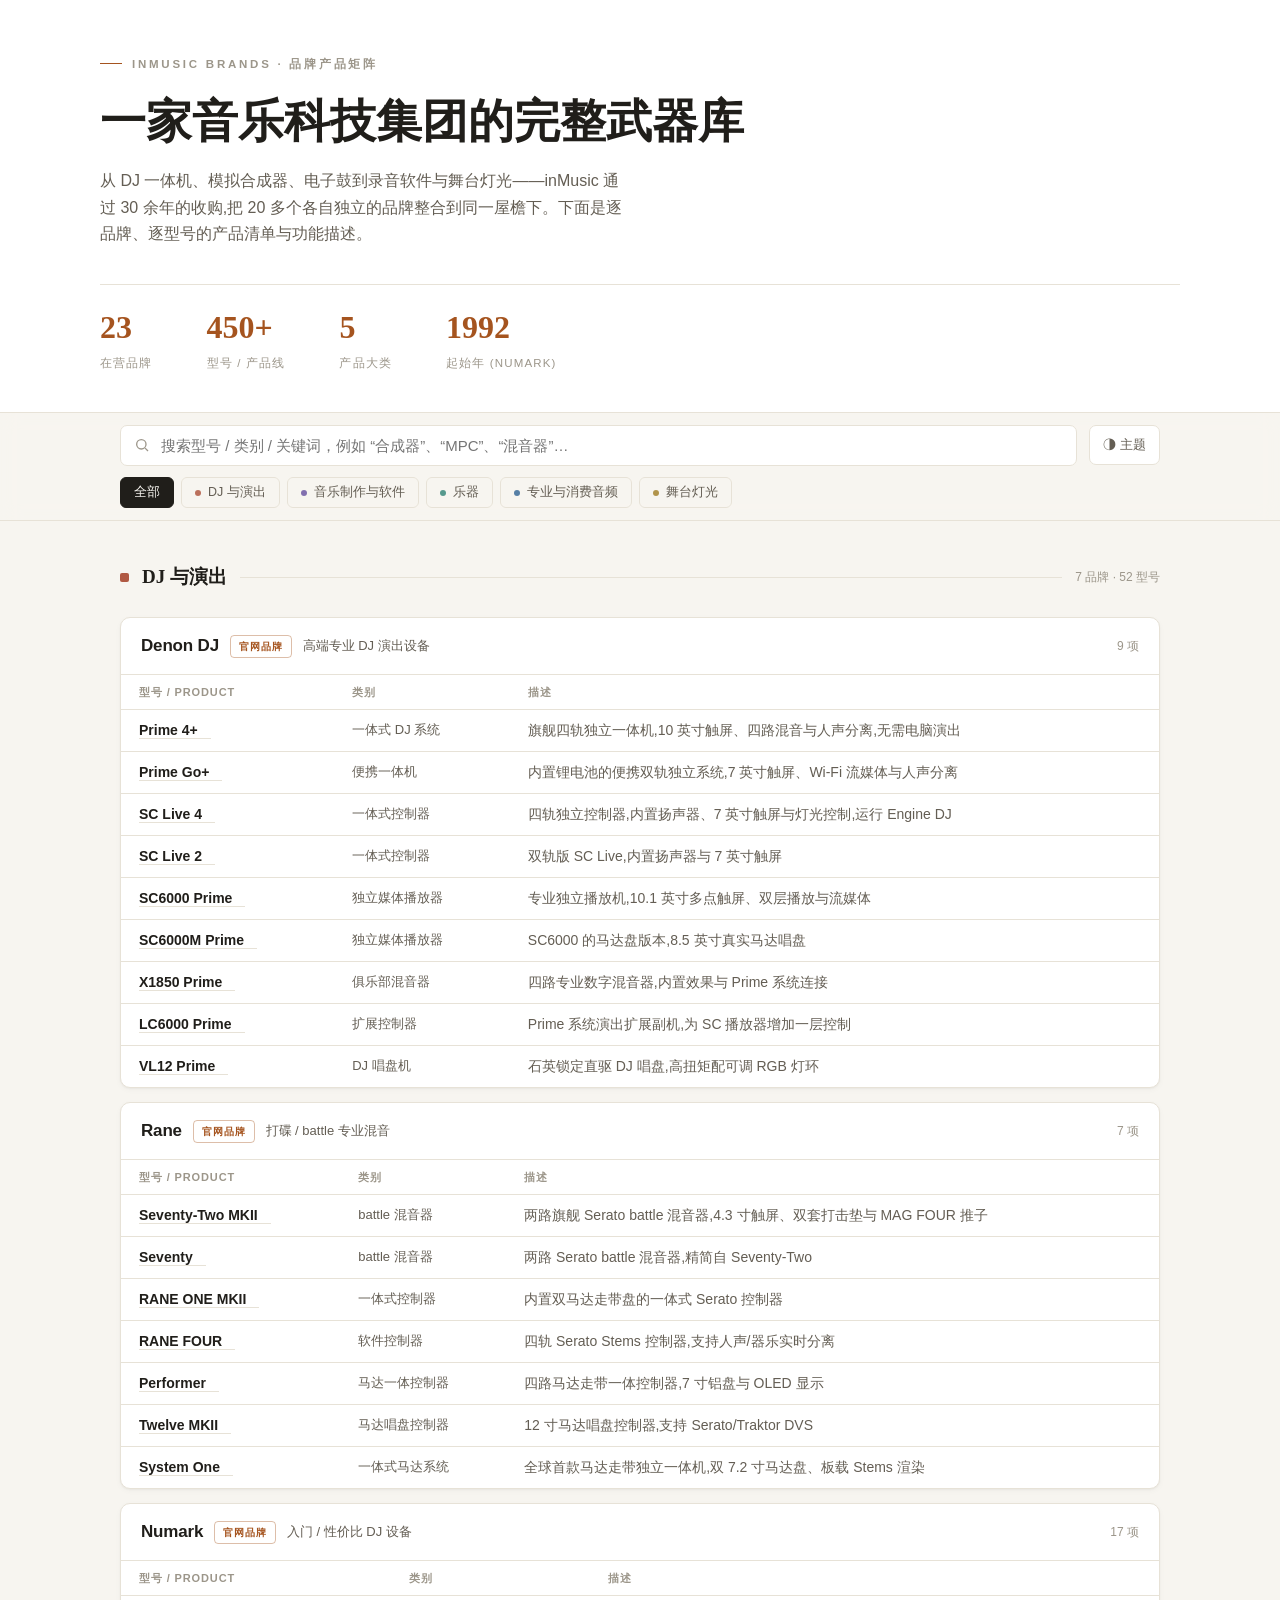
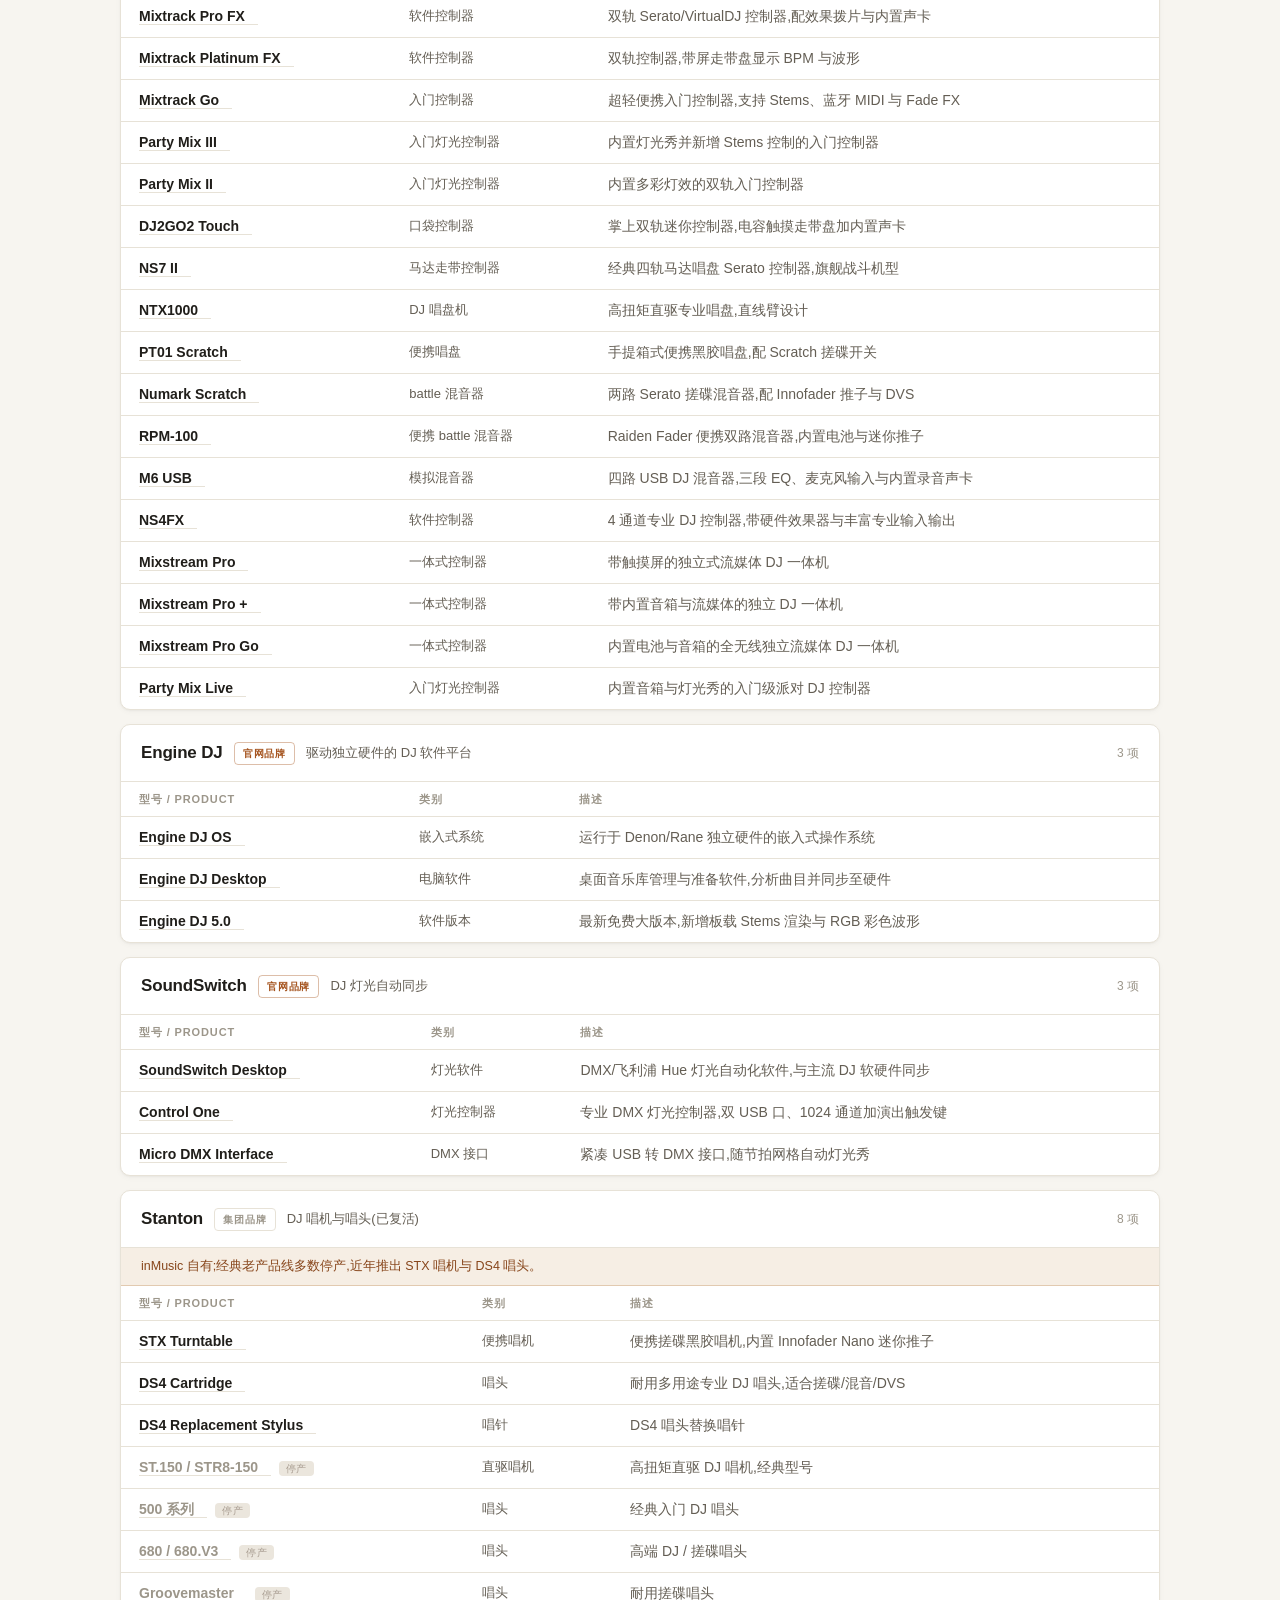
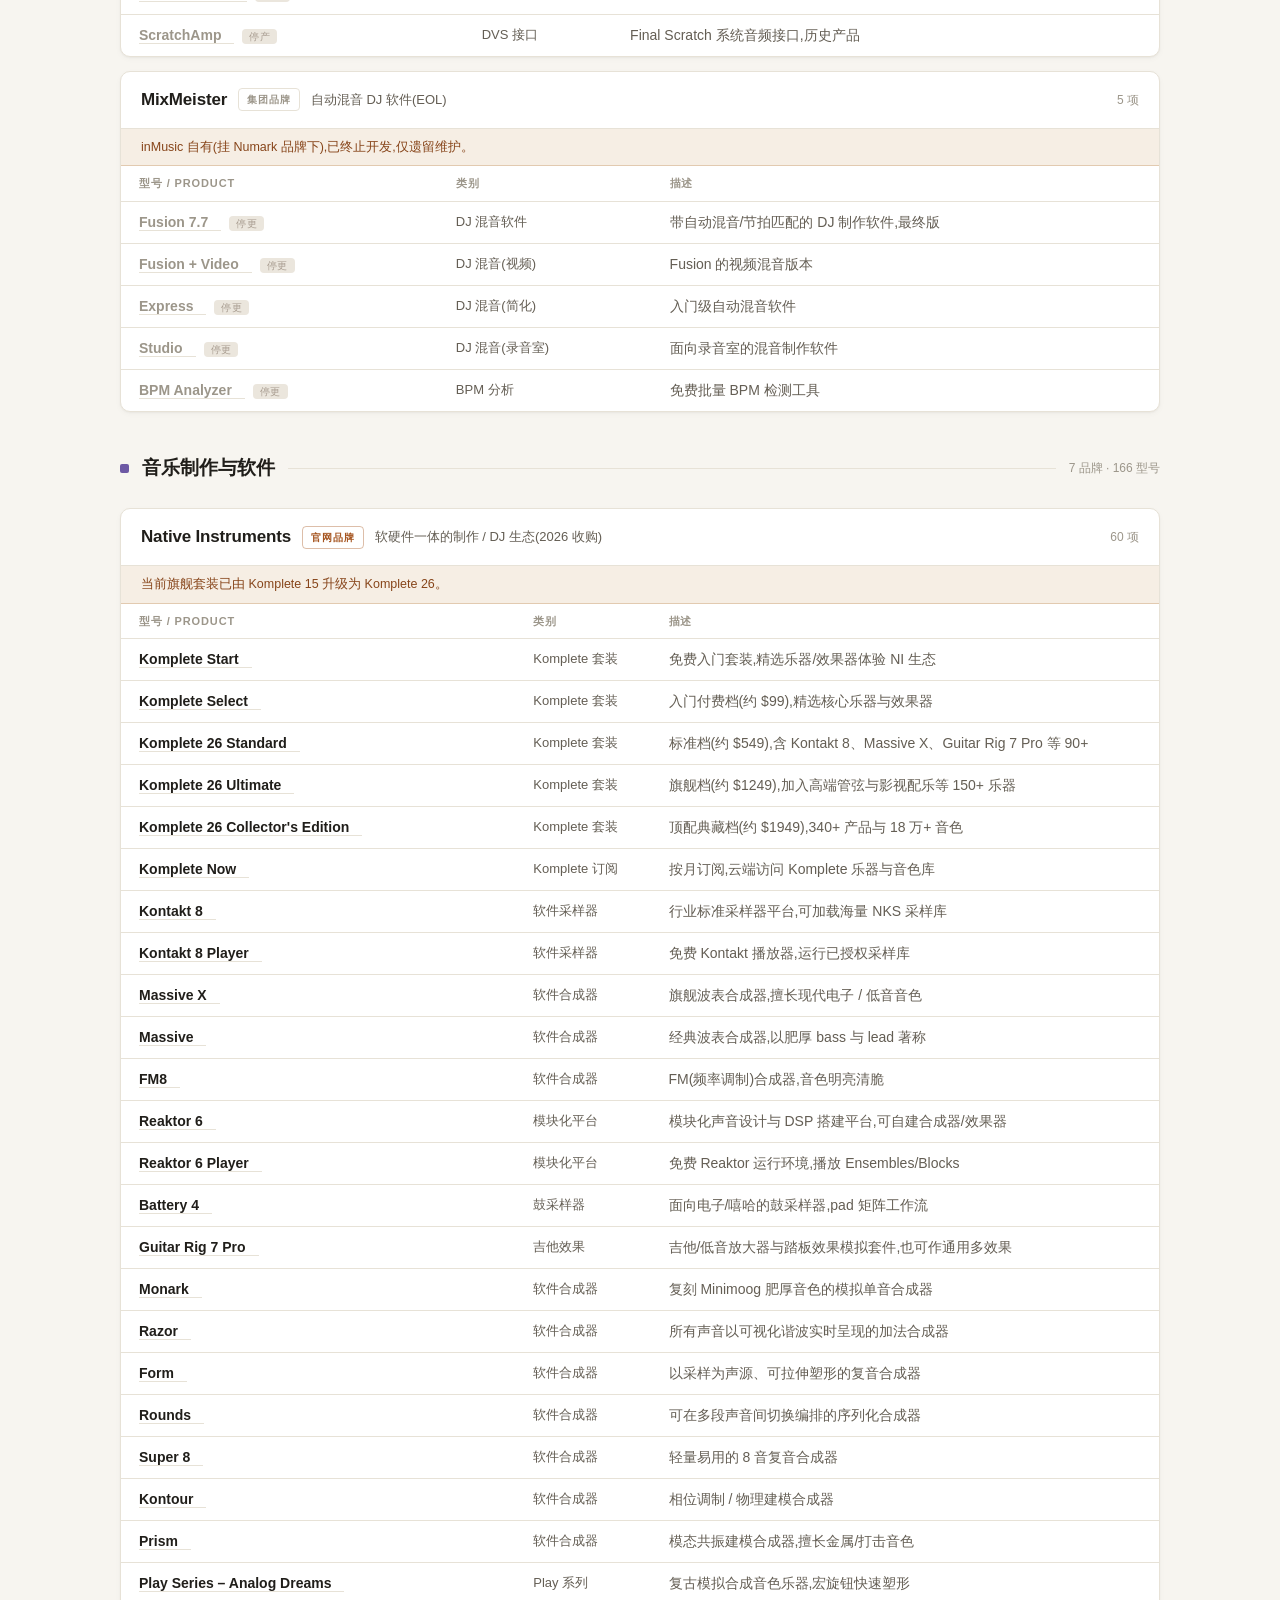
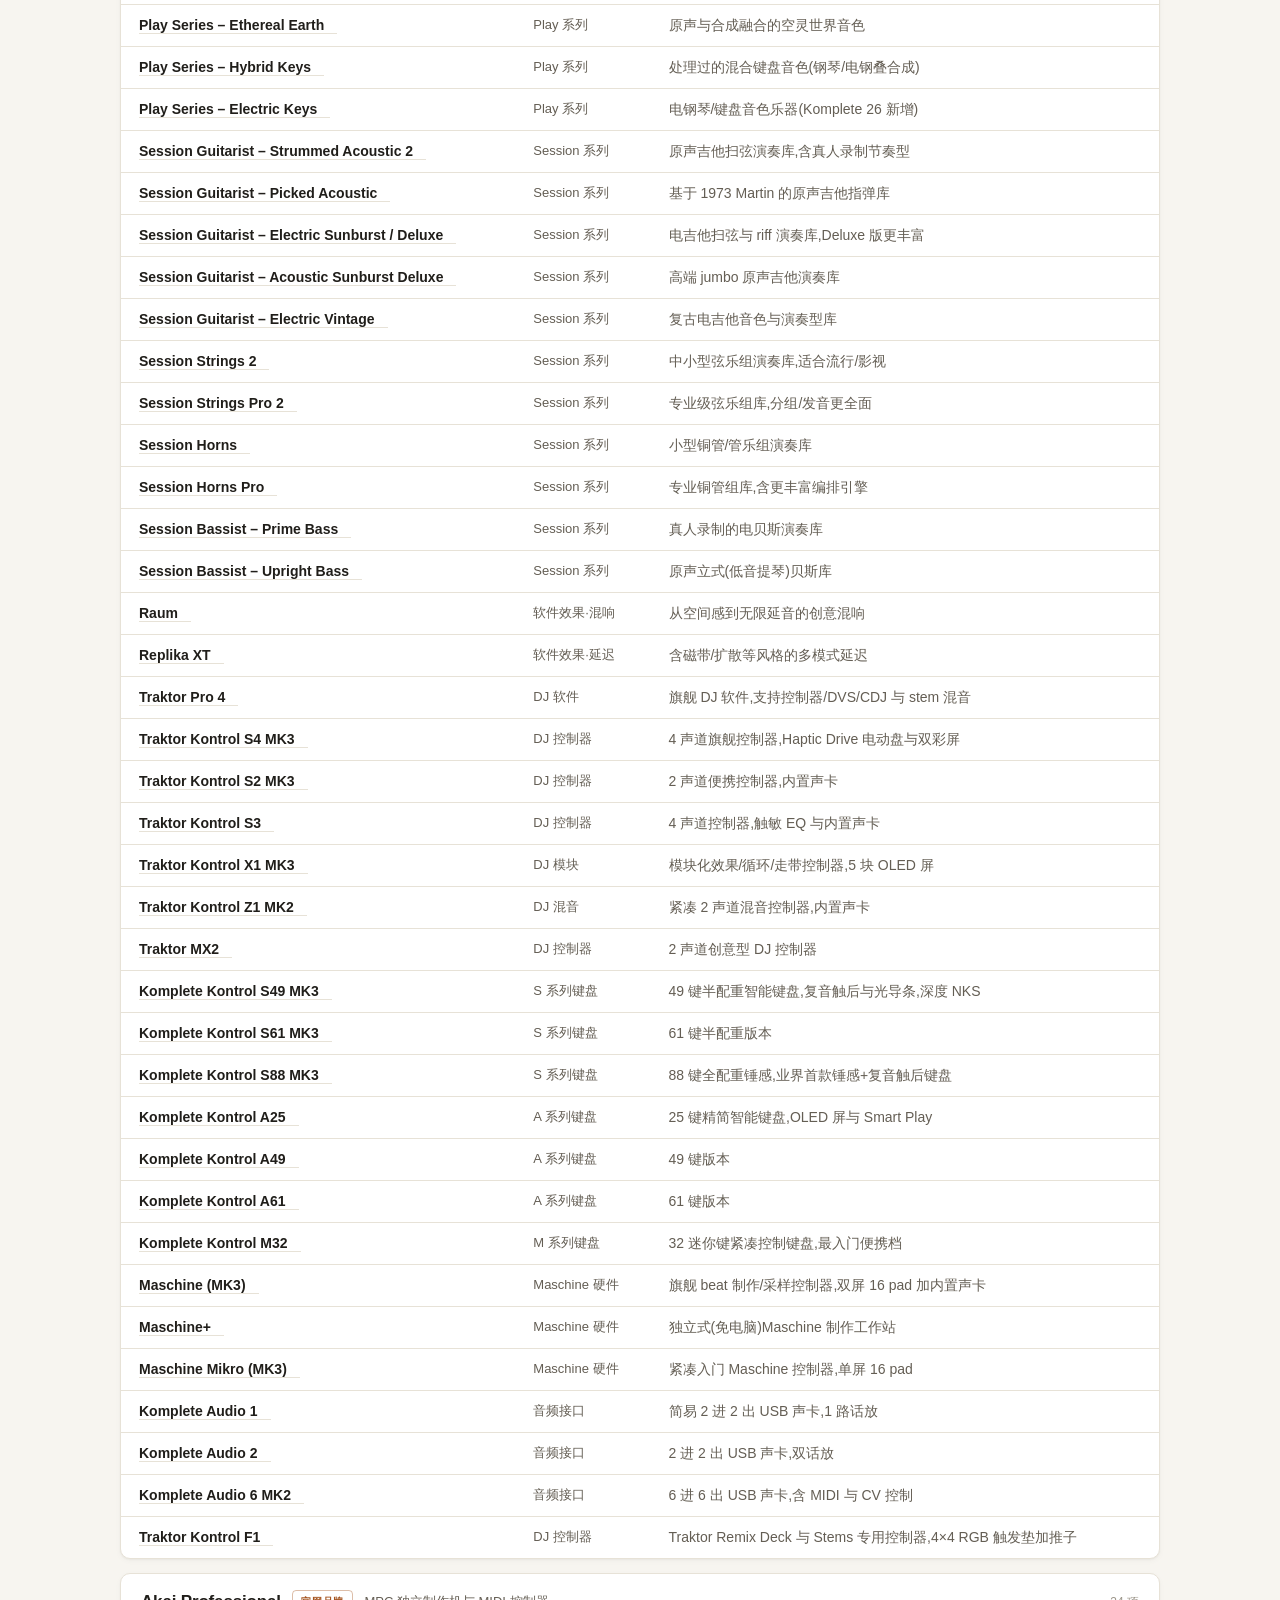
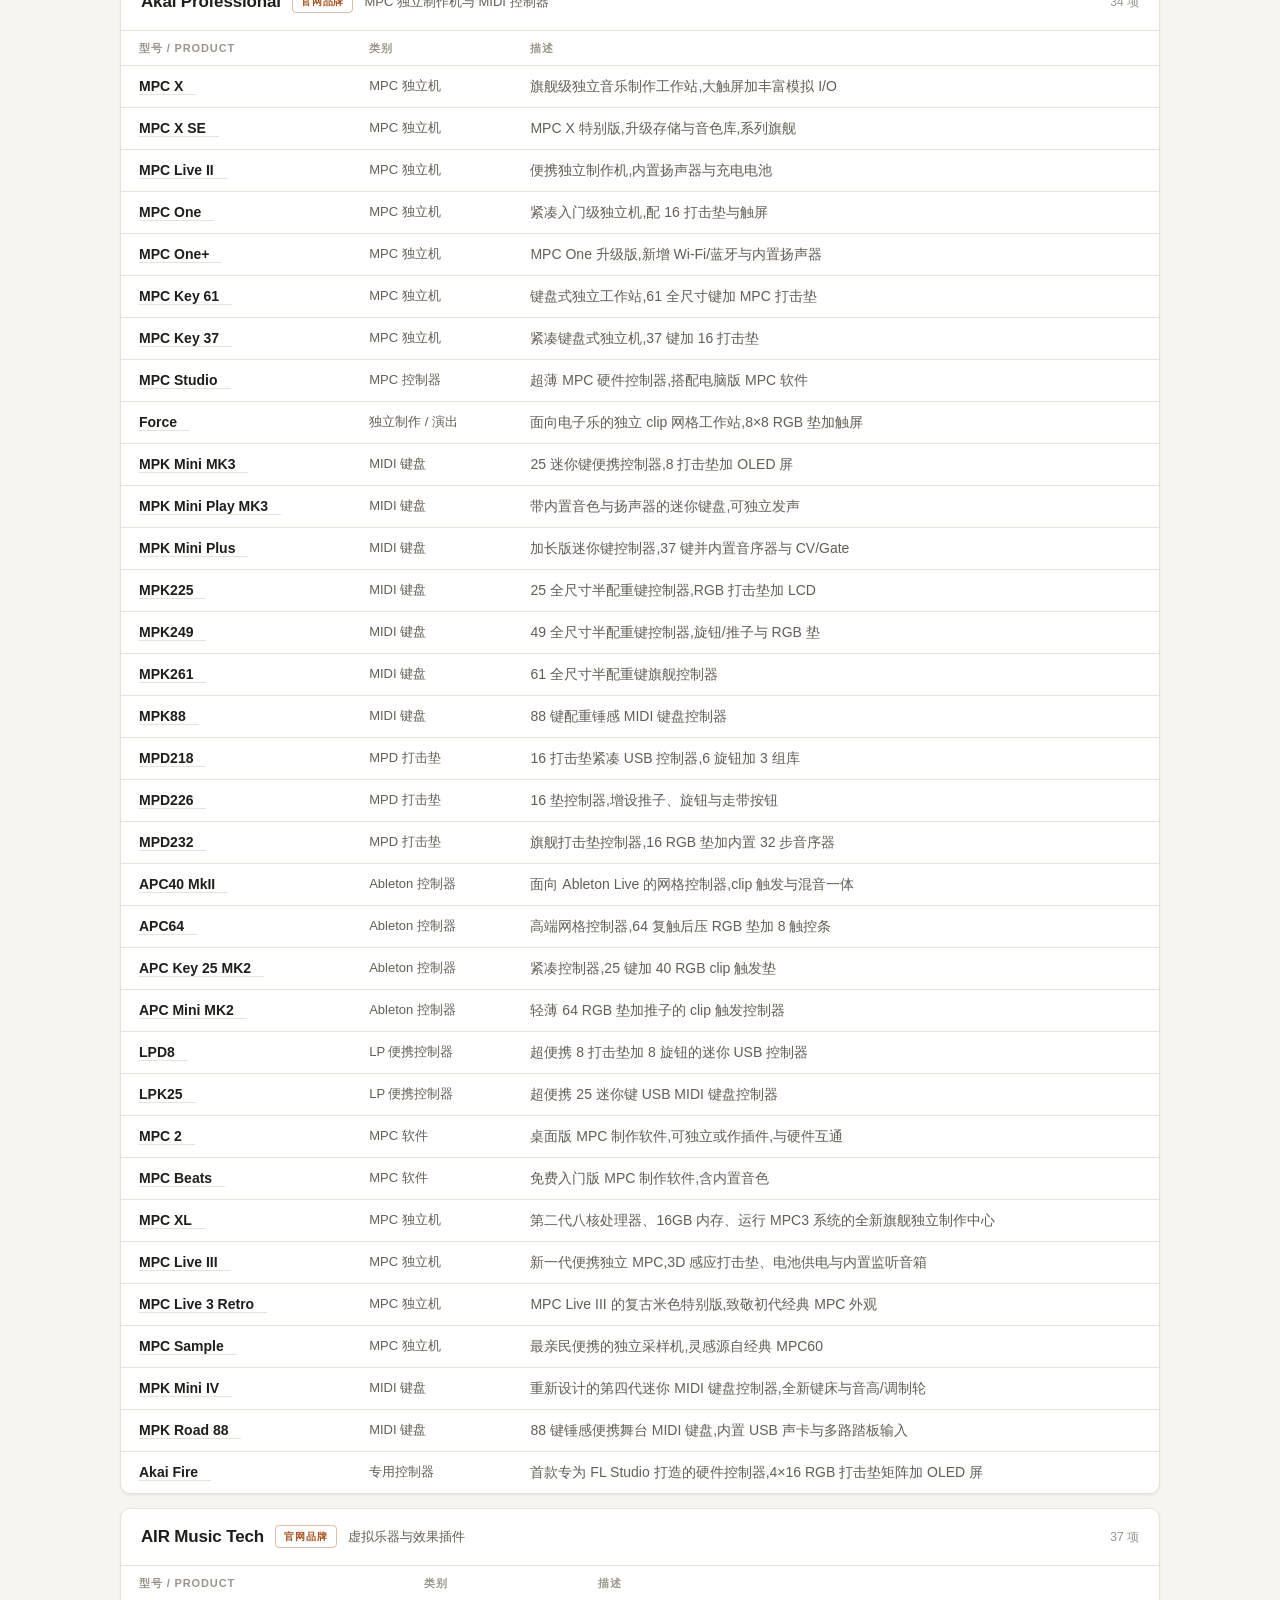
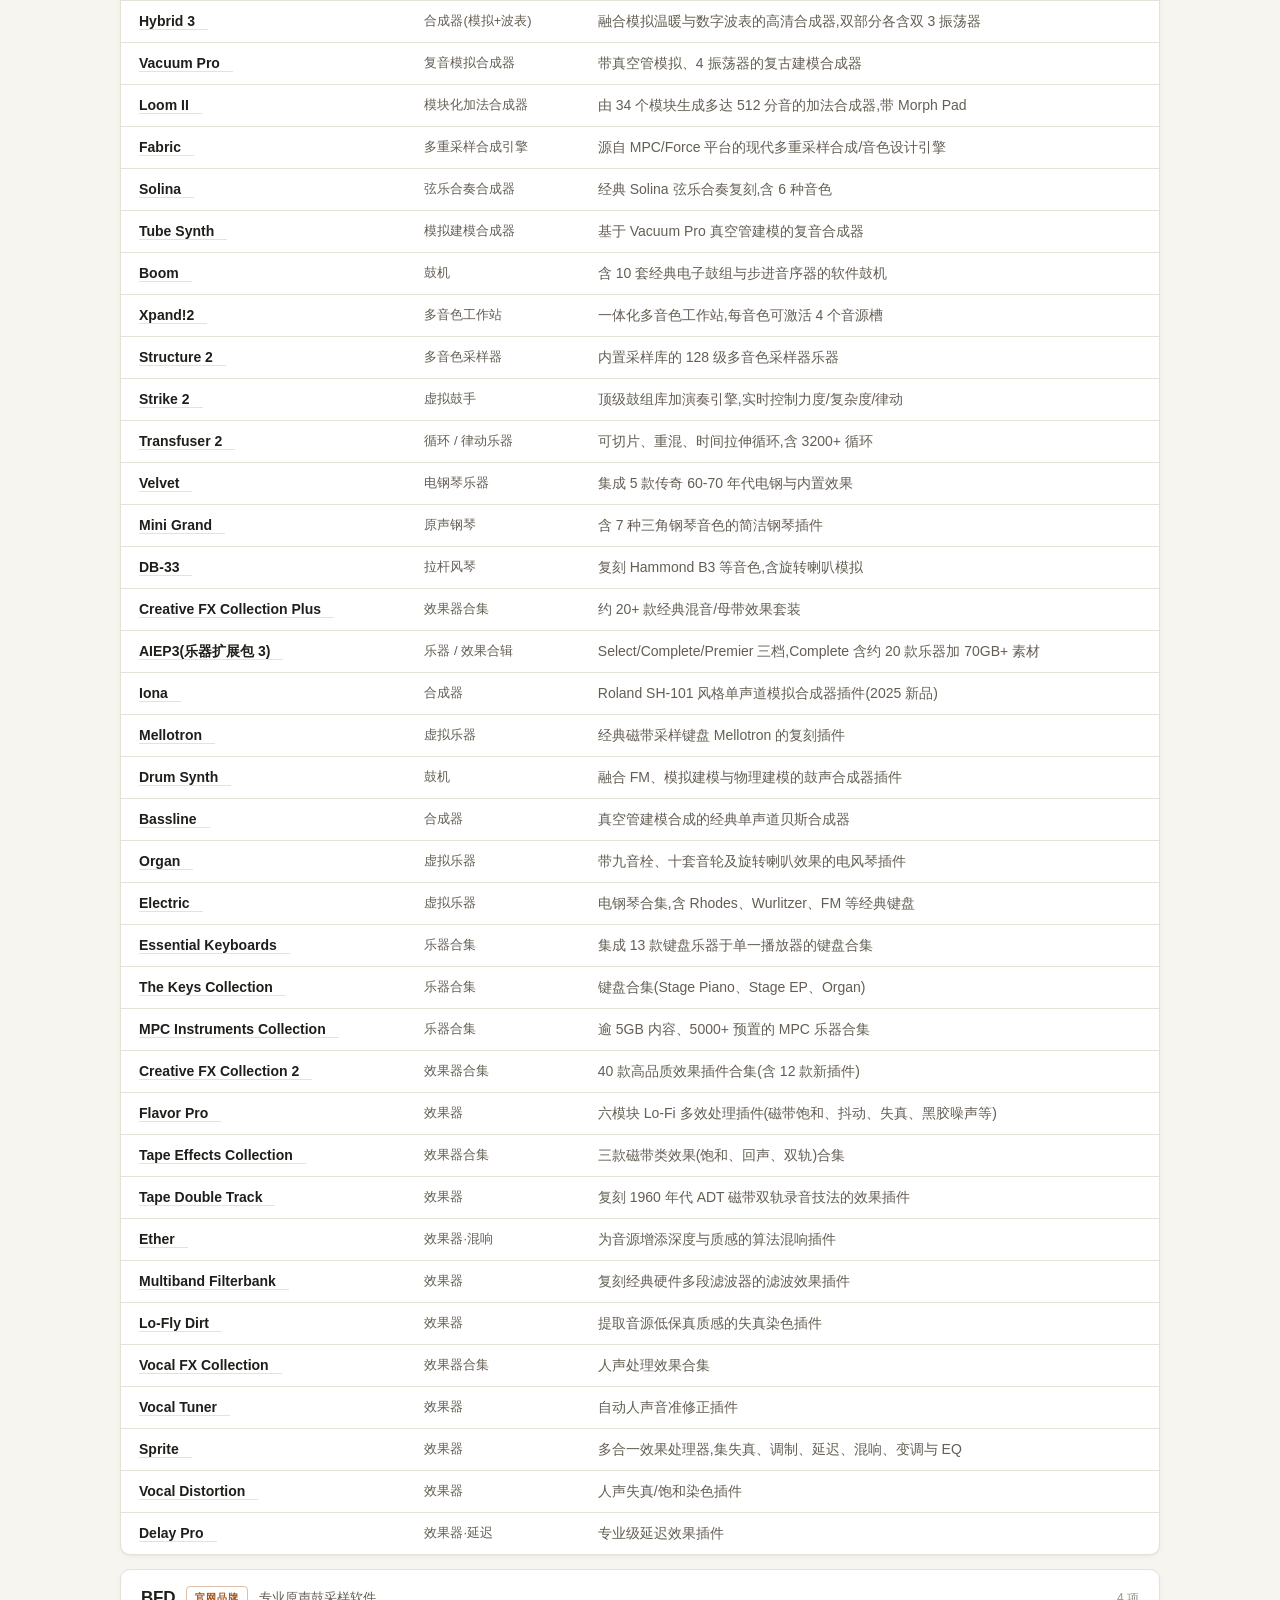
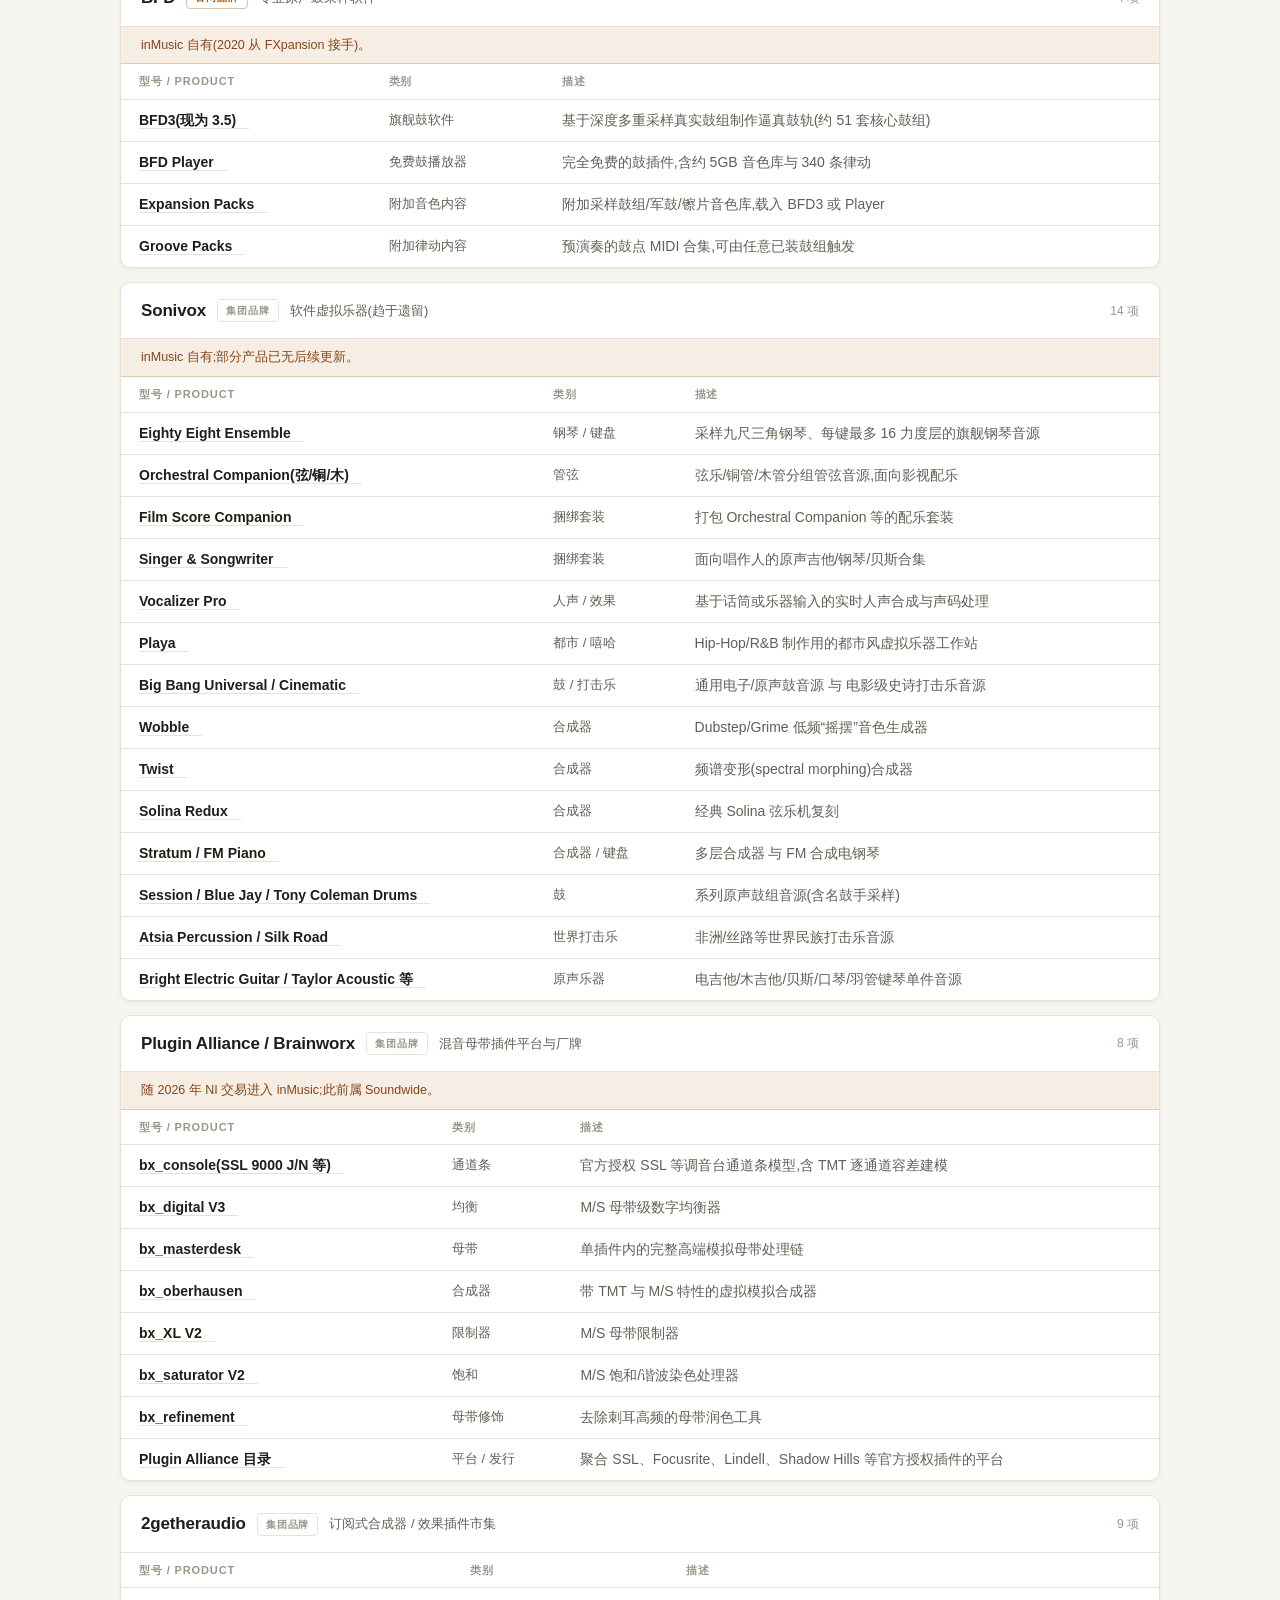
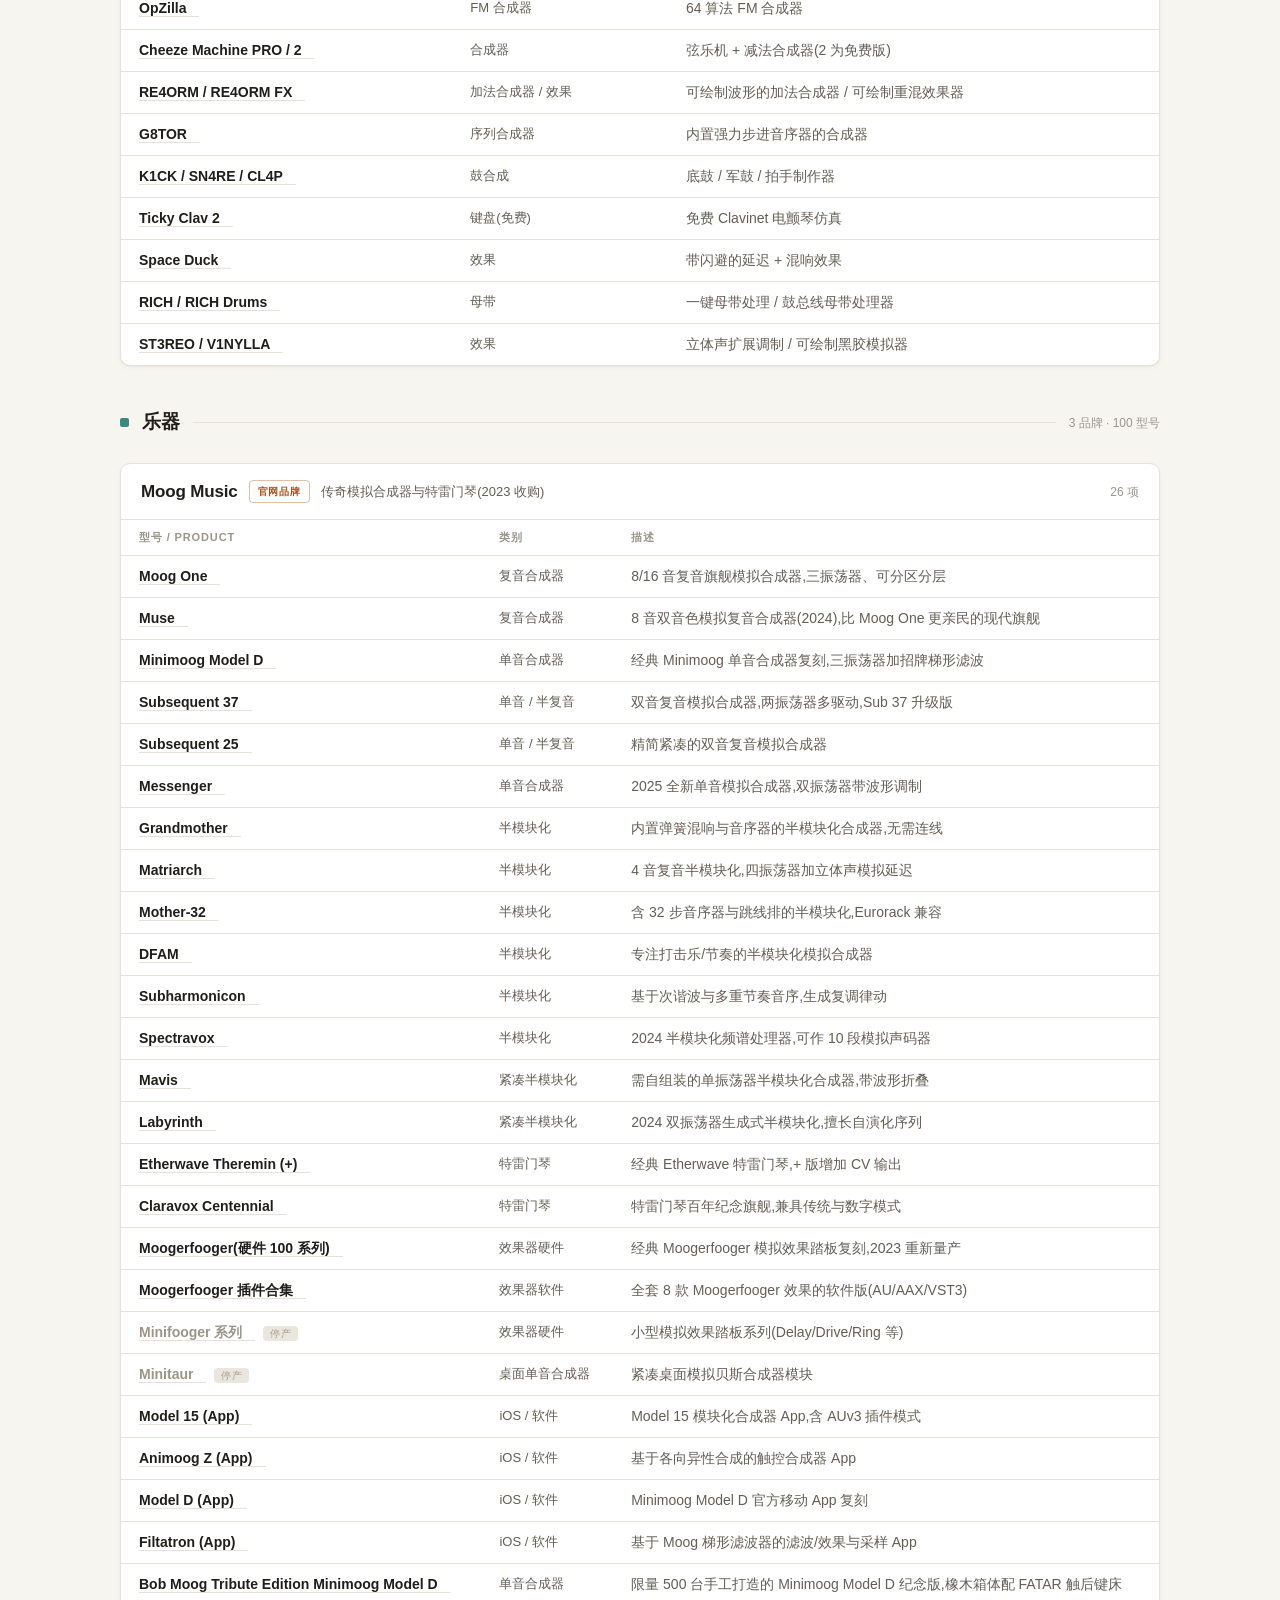
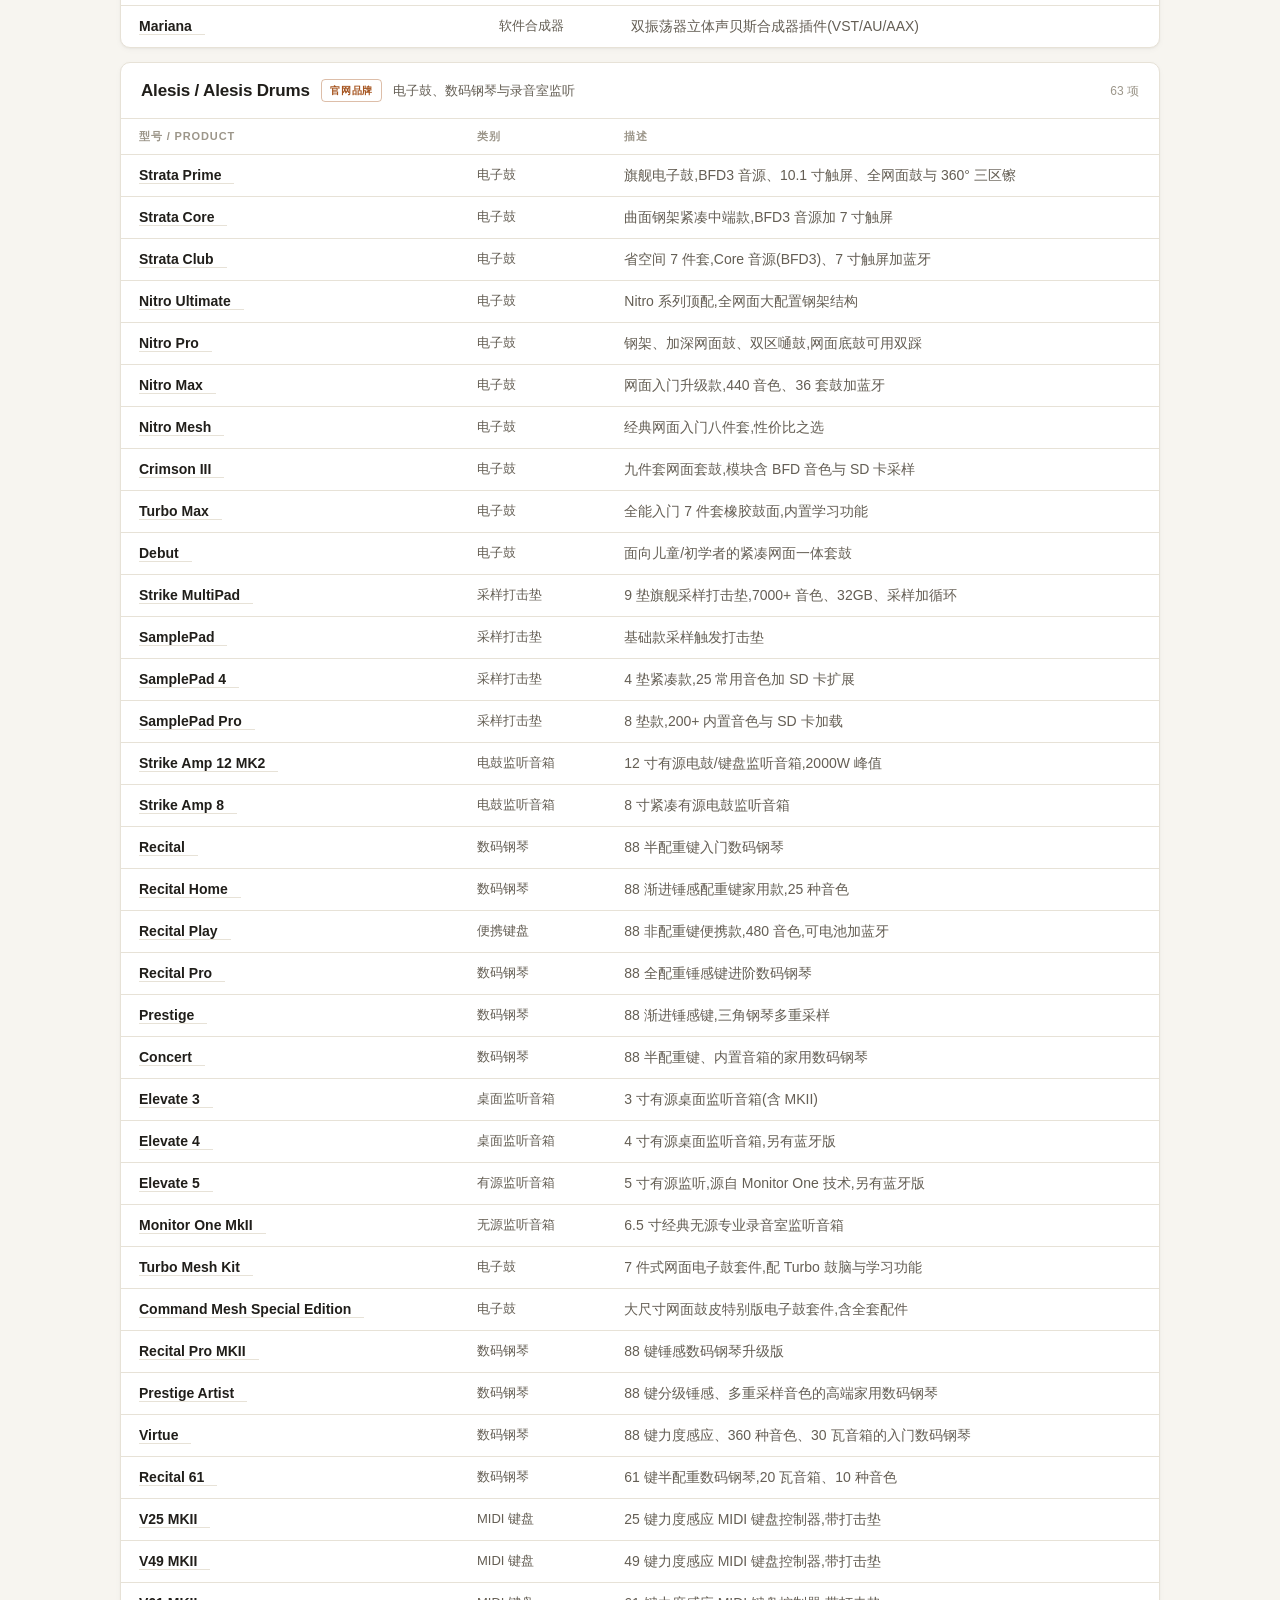
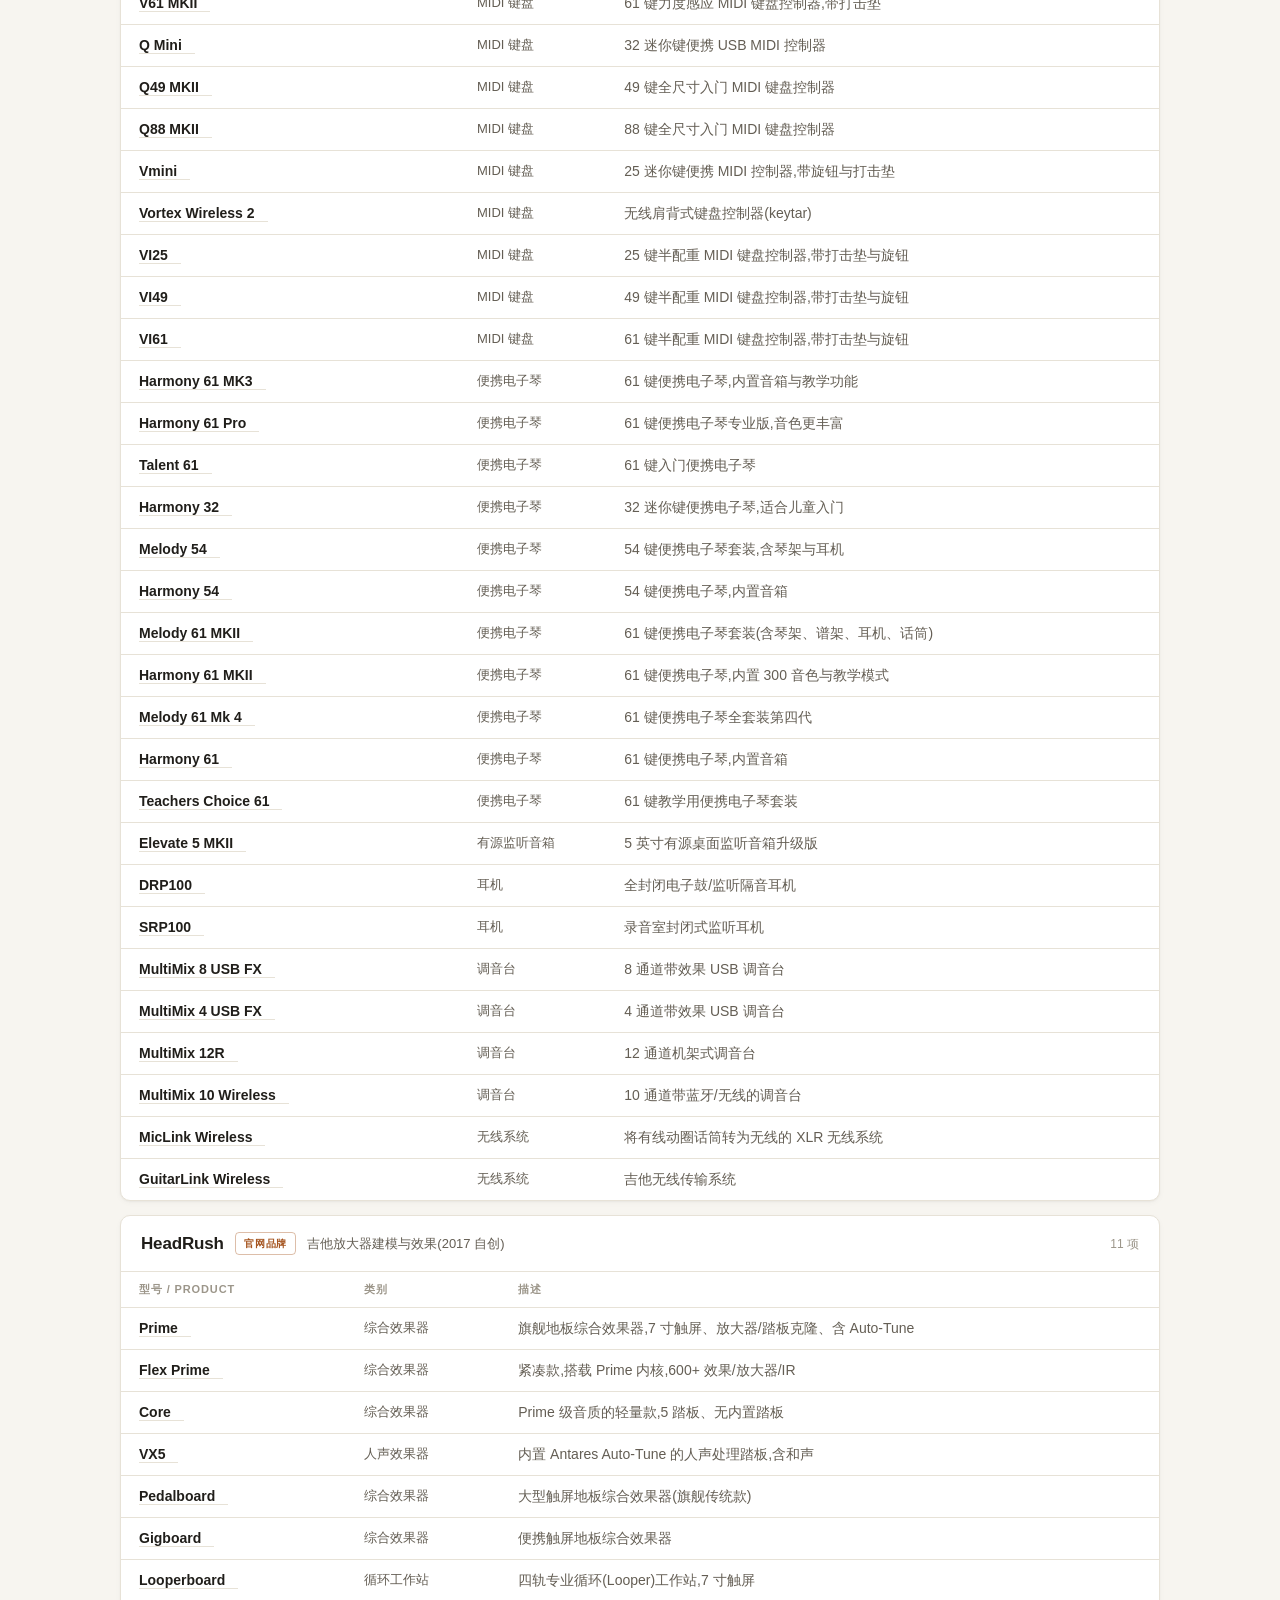
==== commit 84200abf: "Optimize search: case-insensitive + hyphen/full-width normalization" ====
--- a/inmusic-matrix/index.html
+++ b/inmusic-matrix/index.html
@@ -1200,6 +1200,8 @@
 "PMD-750":"https://www.marantzpro.com/products/pmd-750",
 };
 
+// ---- search normalization: 大小写无关 + 连字符统一 + 全角转半角 + 空格压缩 ----
+const norm=s=>(s||'').normalize('NFKC').toLowerCase().replace(/[‐-―−]/g,'-').replace(/\s+/g,' ').trim();
 // ---- render ----
 const catMap=Object.fromEntries(CATS.map(c=>[c.key,c]));
 const matrix=document.getElementById('matrix');
@@ -1220,7 +1222,7 @@
       const pill=pr.x?`<span class="pill">${cat.key==='dj'&&b.name==='MixMeister'?'停更':'停产'}</span>`:'';
       const url=URLS[pr.n];
       const model=url?`<a href="${url}" target="_blank" rel="noopener noreferrer">${pr.n}</a>`:pr.n;
-      return `<tr class="${pr.x?'disc':''}" data-s="${(pr.n+' '+pr.c+' '+pr.d).toLowerCase()}">`+
+      return `<tr class="${pr.x?'disc':''}" data-s="${norm(pr.n+' '+pr.c+' '+pr.d)}">`+
              `<td class="model">${model}${pill}</td><td class="type">${pr.c}</td><td class="desc">${pr.d}</td></tr>`;
     }).join('');
     card.innerHTML=`<div class="brand-head"><span class="bn">${b.name}</span>${badge}<span class="tag">${b.tag}</span><span class="ct">${b.p.length} 项</span></div>`+
@@ -1242,7 +1244,7 @@
 const q=document.getElementById('q');
 const noresult=document.getElementById('noresult');
 function apply(){
-  const term=q.value.trim().toLowerCase();
+  const term=norm(q.value);
   let shown=0;
   document.querySelectorAll('.cat').forEach(sec=>{
     const catOk=active==='all'||sec.dataset.cat===active;
